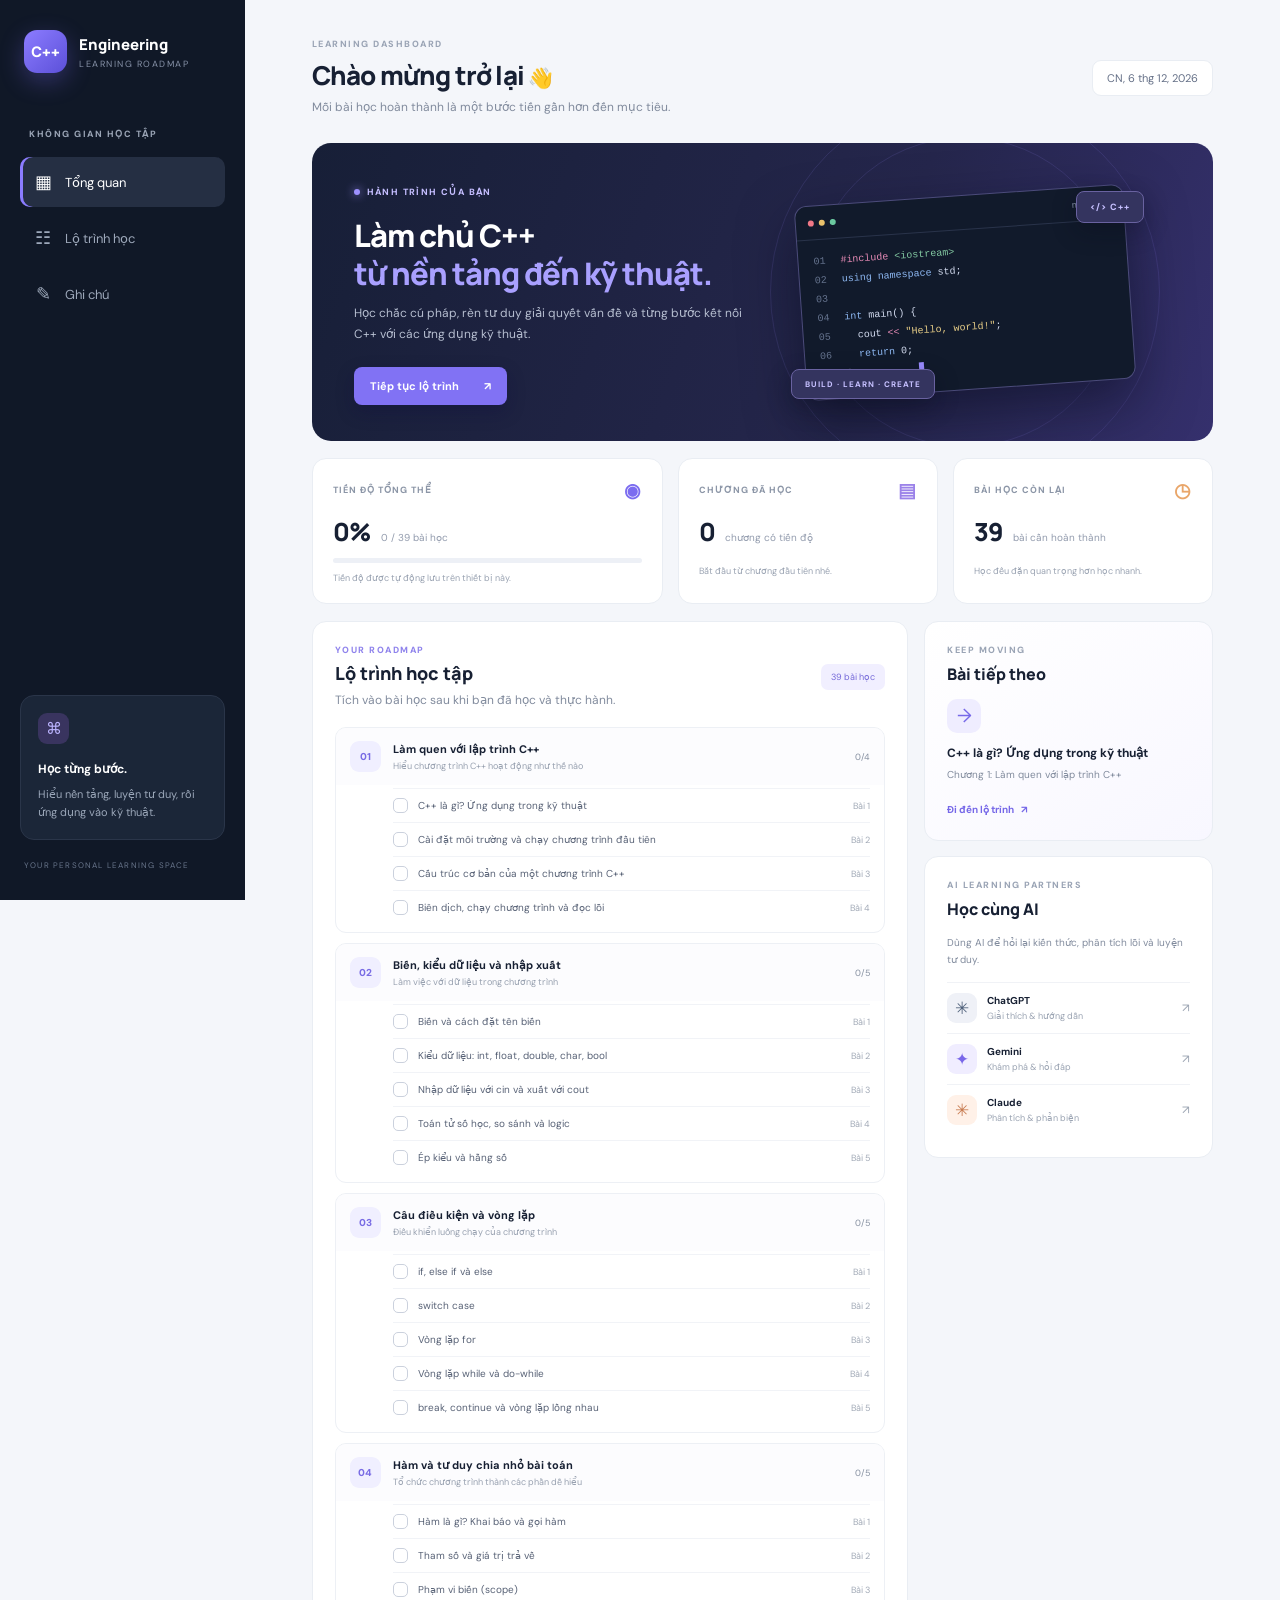
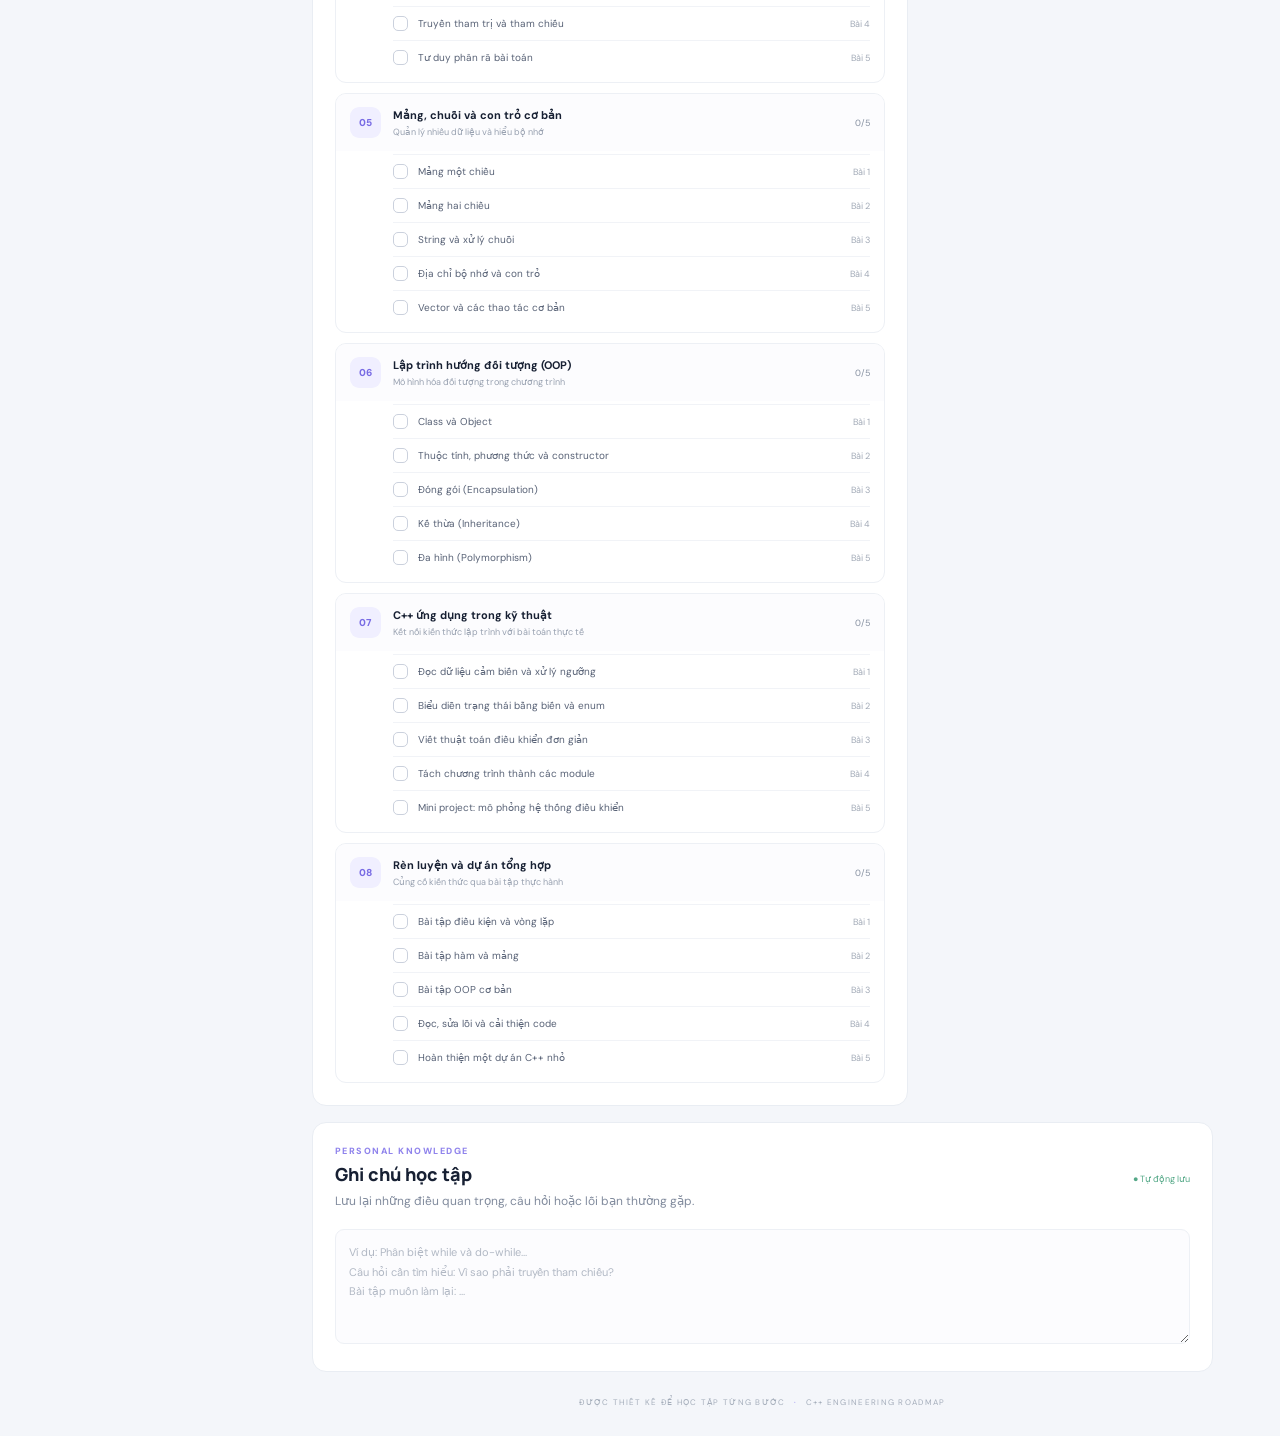
==== Study_C++/index.html @ 9b6aae97 "1" ====
<!doctype html>
<html lang="vi">
<head>
  <meta charset="UTF-8" />
  <meta name="viewport" content="width=device-width, initial-scale=1.0" />
  <meta name="theme-color" content="#101827" />
  <title>C++ Engineering Roadmap</title>
  <link rel="stylesheet" href="style.css" />
</head>
<body>
  <div class="app-shell">
    <aside class="sidebar">
      <a class="brand" href="#top"><span class="brand-mark">C++</span><span><b>Engineering</b><small>LEARNING ROADMAP</small></span></a>
      <div class="nav-label">KHÔNG GIAN HỌC TẬP</div>
      <a class="nav-item active" href="#top"><span>▦</span> Tổng quan</a>
      <a class="nav-item" href="#roadmap"><span>☷</span> Lộ trình học</a>
      <a class="nav-item" href="#notes"><span>✎</span> Ghi chú</a>
      <div class="sidebar-bottom"><div class="mini-orb">⌘</div><b>Học từng bước.</b><p>Hiểu nền tảng, luyện tư duy, rồi ứng dụng vào kỹ thuật.</p></div>
      <div class="sidebar-foot">YOUR PERSONAL LEARNING SPACE</div>
    </aside>

    <main class="main" id="top">
      <header class="topbar"><div><div class="eyebrow">LEARNING DASHBOARD</div><h1>Chào mừng trở lại <span>👋</span></h1><p class="muted">Mỗi bài học hoàn thành là một bước tiến gần hơn đến mục tiêu.</p></div><div class="date-chip" id="today"></div></header>

      <section class="hero-card">
        <div class="hero-copy"><div class="pill"><i></i> HÀNH TRÌNH CỦA BẠN</div><h2>Làm chủ C++<br/><em>từ nền tảng đến kỹ thuật.</em></h2><p>Học chắc cú pháp, rèn tư duy giải quyết vấn đề và từng bước kết nối C++ với các ứng dụng kỹ thuật.</p><a class="primary-btn" href="#roadmap">Tiếp tục lộ trình <span>↗</span></a></div>
        <div class="hero-art" aria-hidden="true"><div class="ring ring-one"></div><div class="ring ring-two"></div><div class="code-window"><div class="window-dots"><i></i><i></i><i></i><span>main.cpp</span></div><div class="code-lines"><p><b>01</b> <span class="pink">#include</span> <span class="green">&lt;iostream&gt;</span></p><p><b>02</b> <span class="blue">using namespace</span> std;</p><p><b>03</b> </p><p><b>04</b> <span class="blue">int</span> main() {</p><p><b>05</b> &nbsp;&nbsp;cout <span class="pink">&lt;&lt;</span> <span class="yellow">"Hello, world!"</span>;</p><p><b>06</b> &nbsp;&nbsp;<span class="blue">return</span> 0;</p><p><b>07</b> }</p></div><div class="code-cursor"></div></div><div class="floating-tag tag-top">&lt;/&gt; C++</div><div class="floating-tag tag-bottom">BUILD · LEARN · CREATE</div></div>
      </section>

      <section class="stats-grid">
        <article class="stat-card progress-stat"><div class="stat-top"><span>TIẾN ĐỘ TỔNG THỂ</span><span class="stat-icon">◉</span></div><div class="stat-value"><strong id="overallPercent">0%</strong><span id="completedCount">0 / 0 bài học</span></div><div class="progress-track"><div id="overallBar" class="progress-fill"></div></div><small>Tiến độ được tự động lưu trên thiết bị này.</small></article>
        <article class="stat-card"><div class="stat-top"><span>CHƯƠNG ĐÃ HỌC</span><span class="stat-icon violet">▤</span></div><div class="stat-value"><strong id="chapterCount">0</strong><span>chương có tiến độ</span></div><small class="stat-note">Bắt đầu từ chương đầu tiên nhé.</small></article>
        <article class="stat-card"><div class="stat-top"><span>BÀI HỌC CÒN LẠI</span><span class="stat-icon orange">◷</span></div><div class="stat-value"><strong id="remainingCount">0</strong><span>bài cần hoàn thành</span></div><small class="stat-note">Học đều đặn quan trọng hơn học nhanh.</small></article>
      </section>

      <section class="content-grid">
        <div class="panel roadmap-panel" id="roadmap"><div class="section-heading"><div><div class="eyebrow">YOUR ROADMAP</div><h2>Lộ trình học tập</h2><p class="muted">Tích vào bài học sau khi bạn đã học và thực hành.</p></div><span class="count-chip" id="roadmapCount">0 bài học</span></div><div id="roadmapList" class="roadmap-list"></div></div>
        <aside class="right-column"><div class="panel next-panel"><div class="eyebrow">KEEP MOVING</div><h3>Bài tiếp theo</h3><div class="next-icon">→</div><p class="next-title" id="nextTitle">Bắt đầu hành trình C++</p><p class="muted next-desc" id="nextDesc">Chọn bài đầu tiên trong lộ trình để bắt đầu.</p><a href="#roadmap" class="text-link">Đi đến lộ trình <span>↗</span></a></div>
          <div class="panel ai-panel"><div class="eyebrow">AI LEARNING PARTNERS</div><h3>Học cùng AI</h3><p class="muted">Dùng AI để hỏi lại kiến thức, phân tích lỗi và luyện tư duy.</p><a class="ai-link" href="https://chatgpt.com/" target="_blank" rel="noreferrer"><span class="ai-logo">✳</span><span><b>ChatGPT</b><small>Giải thích & hướng dẫn</small></span><i>↗</i></a><a class="ai-link" href="https://gemini.google.com/" target="_blank" rel="noreferrer"><span class="ai-logo gemini">✦</span><span><b>Gemini</b><small>Khám phá & hỏi đáp</small></span><i>↗</i></a><a class="ai-link" href="https://claude.ai/" target="_blank" rel="noreferrer"><span class="ai-logo claude">✳</span><span><b>Claude</b><small>Phân tích & phản biện</small></span><i>↗</i></a></div></aside>
      </section>

      <section class="panel notes-panel" id="notes"><div class="section-heading"><div><div class="eyebrow">PERSONAL KNOWLEDGE</div><h2>Ghi chú học tập</h2><p class="muted">Lưu lại những điều quan trọng, câu hỏi hoặc lỗi bạn thường gặp.</p></div><span class="saved-label" id="saveStatus">● Tự động lưu</span></div><textarea id="notesInput" placeholder="Ví dụ: Phân biệt while và do-while...&#10;Câu hỏi cần tìm hiểu: Vì sao phải truyền tham chiếu?&#10;Bài tập muốn làm lại: ..."></textarea></section>
      <footer>ĐƯỢC THIẾT KẾ ĐỂ HỌC TẬP TỪNG BƯỚC <span>·</span> C++ ENGINEERING ROADMAP</footer>
    </main>
  </div>
  <script src="script.js"></script>
</body>
</html>
---- Study_C++/style.css ----
@import url('https://fonts.googleapis.com/css2?family=DM+Sans:wght@400;500;600;700;800&family=Manrope:wght@400;500;600;700;800&display=swap');
:root{--bg:#f4f6fa;--ink:#172033;--muted:#818b9d;--line:#e9edf3;--purple:#7667ed;--navy:#101827;--white:#fff}*{box-sizing:border-box}html{scroll-behavior:smooth}body{margin:0;background:var(--bg);color:var(--ink);font-family:'DM Sans',sans-serif}.app-shell{min-height:100vh}.sidebar{position:fixed;inset:0 auto 0 0;width:245px;background:var(--navy);color:#fff;padding:30px 20px;display:flex;flex-direction:column;z-index:5}.brand{display:flex;align-items:center;gap:12px;color:#fff;text-decoration:none;margin:0 0 55px 4px}.brand-mark{width:43px;height:43px;border-radius:13px;background:linear-gradient(135deg,#8c7cff,#5c50d9);display:grid;place-items:center;font-weight:800;font-size:15px;box-shadow:0 8px 24px #7667ed55}.brand b{display:block;font:800 15px Manrope}.brand small{display:block;color:#8792a8;font-size:9px;letter-spacing:1.5px;margin-top:3px}.nav-label,.eyebrow{font-size:9px;font-weight:800;letter-spacing:1.5px;color:#9aa4b5}.nav-label{margin:0 0 14px 9px}.nav-item{display:flex;align-items:center;gap:13px;padding:13px 14px;border-radius:10px;color:#9da8ba;text-decoration:none;font-size:13px;margin:3px 0}.nav-item span{font-size:18px;width:18px;text-align:center}.nav-item.active{background:#252f43;color:#fff;box-shadow:inset 3px 0 #8b7cff}.sidebar-bottom{margin-top:auto;background:#1b2638;border:1px solid #2a3549;border-radius:14px;padding:17px}.mini-orb{width:31px;height:31px;border-radius:9px;background:#39345f;color:#bcb4ff;display:grid;place-items:center;margin-bottom:13px}.sidebar-bottom b{font-size:12px}.sidebar-bottom p{font-size:11px;line-height:1.7;color:#9ba7b9;margin:7px 0 0}.sidebar-foot{font-size:8px;letter-spacing:1.2px;color:#68758b;margin:20px 4px 0}.main{max-width:1500px;margin-left:245px;padding:38px 5.2% 24px}.topbar{display:flex;justify-content:space-between;align-items:center;margin-bottom:26px}.topbar h1{font:800 26px Manrope;margin:7px 0 4px;letter-spacing:-.8px}.topbar h1 span{font-size:20px}.muted{color:var(--muted);font-size:12px;line-height:1.7;margin:0}.date-chip{font-size:11px;color:#657087;background:#fff;border:1px solid var(--line);padding:10px 14px;border-radius:9px}.hero-card{min-height:280px;border-radius:19px;background:linear-gradient(110deg,#171f37 0%,#25264c 62%,#35306d 100%);padding:36px 42px;color:#fff;display:flex;position:relative;overflow:hidden;align-items:center}.hero-copy{position:relative;z-index:2;max-width:490px}.pill{display:inline-flex;align-items:center;gap:7px;color:#c5beff;font-size:9px;letter-spacing:1.4px;font-weight:800}.pill i{width:6px;height:6px;border-radius:50%;background:#9e91ff;box-shadow:0 0 10px #9e91ff}.hero-card h2{font:800 31px/1.2 Manrope;letter-spacing:-1px;margin:17px 0 11px}.hero-card h2 em{font-style:normal;color:#a9a0ff}.hero-card p{max-width:400px;color:#b6bed0;font-size:12px;line-height:1.8;margin:0 0 21px}.primary-btn{display:inline-flex;gap:25px;align-items:center;background:#8172f4;color:white;text-decoration:none;font-size:11px;font-weight:700;padding:12px 16px;border-radius:8px;box-shadow:0 7px 18px #100d3e55}.hero-art{position:absolute;right:6%;top:0;width:43%;height:100%;display:grid;place-items:center}.ring{position:absolute;border:1px solid #8f85ef25;border-radius:50%;width:310px;height:310px}.ring-two{width:390px;height:390px}.code-window{width:330px;background:#111a2b;border:1px solid #4b4b7a;border-radius:12px;box-shadow:0 22px 55px #080c1c88;transform:rotate(-4deg);overflow:hidden;position:relative;z-index:1}.window-dots{height:34px;border-bottom:1px solid #29334a;display:flex;align-items:center;padding:0 12px;gap:5px}.window-dots i{width:6px;height:6px;border-radius:50%;background:#f17887}.window-dots i:nth-child(2){background:#e9c16b}.window-dots i:nth-child(3){background:#6bc9a0}.window-dots span{margin-left:auto;color:#8995ac;font-size:9px}.code-lines{padding:12px 15px 14px;font:10px/1.9 monospace;color:#d4dcf0}.code-lines p{margin:0;color:#d4dcf0;font:inherit}.code-lines b{color:#66748f;font-weight:400;margin-right:9px}.pink{color:#e58ab5}.green{color:#83c9a2}.blue{color:#8db7f1}.yellow{color:#e8ce87}.code-cursor{position:absolute;bottom:18px;left:113px;width:5px;height:12px;background:#9b8cff}.floating-tag{position:absolute;z-index:2;background:#34345f;border:1px solid #6962a0;color:#c6c0ff;padding:9px 13px;border-radius:8px;font-size:9px;font-weight:800;letter-spacing:1px;box-shadow:0 8px 25px #090d1b55}.tag-top{top:48px;right:4%}.tag-bottom{bottom:42px;left:5%;font-size:8px}.stats-grid{display:grid;grid-template-columns:1.35fr 1fr 1fr;gap:15px;margin:17px 0}.stat-card,.panel{background:#fff;border:1px solid var(--line);border-radius:14px}.stat-card{padding:19px 20px;min-height:137px}.stat-top{display:flex;justify-content:space-between;align-items:center;color:#8c96a7;font-size:9px;font-weight:800;letter-spacing:1px}.stat-icon{font-size:19px;color:#7b6cf0}.stat-icon.violet{color:#9b82e9}.stat-icon.orange{color:#e9a66a}.stat-value{display:flex;align-items:baseline;gap:10px;margin:11px 0 9px}.stat-value strong{font:800 25px Manrope;letter-spacing:-1px}.stat-value span{font-size:10px;color:#929bad}.progress-track{height:5px;background:#edf0f6;border-radius:9px;overflow:hidden}.progress-fill{height:100%;width:0;background:linear-gradient(90deg,#7667ed,#a49aff);border-radius:9px;transition:width .25s}.stat-card small{display:block;font-size:9px;color:#9aa3b2;margin-top:9px}.stat-note{margin-top:16px!important}.content-grid{display:grid;grid-template-columns:minmax(0,1.65fr) minmax(240px,.8fr);gap:16px;align-items:start}.panel{padding:22px}.section-heading{display:flex;justify-content:space-between;align-items:center;gap:12px;margin-bottom:17px}.section-heading h2{font:800 18px Manrope;margin:5px 0}.section-heading .eyebrow{color:#8f83ec}.count-chip{font-size:9px;color:#7569d9;background:#f1efff;padding:7px 10px;border-radius:7px;white-space:nowrap}.roadmap-list{display:grid;gap:10px}.chapter{border:1px solid #edf0f5;border-radius:11px;overflow:hidden}.chapter-head{display:flex;align-items:center;gap:12px;padding:13px 14px;background:#fcfcfe}.chapter-number{width:31px;height:31px;border-radius:9px;background:#f0efff;color:#786be4;display:grid;place-items:center;font-size:10px;font-weight:800}.chapter-info{flex:1;min-width:0}.chapter-info b{display:block;font-size:11px}.chapter-info small{display:block;color:#98a1b0;font-size:9px;margin-top:4px}.chapter-progress{font-size:9px;color:#858fa0;white-space:nowrap}.lesson-list{padding:3px 14px 8px 57px}.lesson{display:flex;align-items:center;gap:10px;padding:9px 0;border-top:1px solid #f1f3f7;font-size:10px;color:#586276}.lesson input{appearance:none;width:15px;height:15px;border:1.5px solid #cbd1dd;border-radius:5px;margin:0;cursor:pointer;flex:none;position:relative}.lesson input:checked{background:#7667ed;border-color:#7667ed}.lesson input:checked:after{content:'✓';position:absolute;color:#fff;font-size:10px;left:2px;top:-1px}.lesson.done span{text-decoration:line-through;color:#a4adba}.lesson small{margin-left:auto;color:#a1a9b6;font-size:9px}.right-column{display:grid;gap:15px}.next-panel{background:linear-gradient(145deg,#fff,#f8f7ff)}.next-panel h3,.ai-panel h3{font:800 16px Manrope;margin:7px 0 14px}.next-icon{width:34px;height:34px;border-radius:10px;background:#efedff;color:#7769e8;display:grid;place-items:center;font-size:19px;margin-bottom:12px}.next-title{font-size:12px;font-weight:700;margin:0 0 5px}.next-desc{font-size:10px;margin-bottom:14px}.text-link{font-size:10px;color:#7668e8;text-decoration:none;font-weight:700}.text-link span{margin-left:5px}.ai-panel>p{font-size:10px;margin-bottom:14px}.ai-link{display:flex;align-items:center;gap:10px;text-decoration:none;color:var(--ink);padding:10px 0;border-top:1px solid #f0f2f6}.ai-logo{width:30px;height:30px;border-radius:9px;background:#eff1f7;display:grid;place-items:center;color:#4e607a;font-size:17px}.ai-logo.gemini{background:#f0edff;color:#7967e9}.ai-logo.claude{background:#fff1e8;color:#c77b50}.ai-link span:nth-child(2){flex:1}.ai-link b{display:block;font-size:10px}.ai-link small{display:block;font-size:9px;color:#9aa3b2;margin-top:3px}.ai-link>i{font-style:normal;color:#9ba4b2;font-size:12px}.notes-panel{margin-top:16px}.saved-label{font-size:9px;color:#54a887;white-space:nowrap}.notes-panel textarea{width:100%;min-height:115px;resize:vertical;border:1px solid #edf0f5;border-radius:9px;padding:13px;font:11px/1.8 'DM Sans',sans-serif;color:#4e586a;outline:none;background:#fcfcfe}.notes-panel textarea:focus{border-color:#b9b0ff;box-shadow:0 0 0 3px #7667ed12}.notes-panel textarea::placeholder{color:#b1b8c4}footer{text-align:center;color:#a4adba;font-size:8px;letter-spacing:1.3px;padding:25px 0 5px}footer span{color:#8173ed;margin:0 5px}
@media(max-width:1050px){.sidebar{width:205px}.main{margin-left:205px;padding:30px 3%}.hero-art{right:1%;width:42%}.hero-card{padding:30px}.hero-card h2{font-size:27px}.code-window{width:290px}.content-grid{grid-template-columns:minmax(0,1.4fr) minmax(220px,.8fr)}}@media(max-width:760px){.sidebar{position:static;width:auto;height:auto;padding:13px 17px;flex-direction:row;align-items:center}.brand{margin:0}.brand-mark{width:38px;height:38px}.nav-label,.nav-item,.sidebar-bottom,.sidebar-foot{display:none}.main{margin:0;padding:23px 16px}.topbar{align-items:flex-start}.topbar h1{font-size:21px}.date-chip{font-size:9px;padding:8px}.hero-card{min-height:300px;padding:27px 24px;align-items:flex-start}.hero-copy{max-width:100%}.hero-card h2{font-size:27px}.hero-card p{max-width:330px}.hero-art{opacity:.18;right:-15%;width:75%;top:80px}.code-window{transform:rotate(-8deg)}.stats-grid{grid-template-columns:1fr 1fr}.progress-stat{grid-column:1/-1}.content-grid{grid-template-columns:1fr}.right-column{grid-template-columns:1fr 1fr}.panel{padding:18px}.section-heading h2{font-size:16px}}@media(max-width:480px){.right-column{grid-template-columns:1fr}.stat-card{padding:15px}.stat-value strong{font-size:22px}.chapter-head{padding:11px}.lesson-list{padding-left:48px}.topbar .muted{max-width:230px}.date-chip{max-width:95px;text-align:center}}
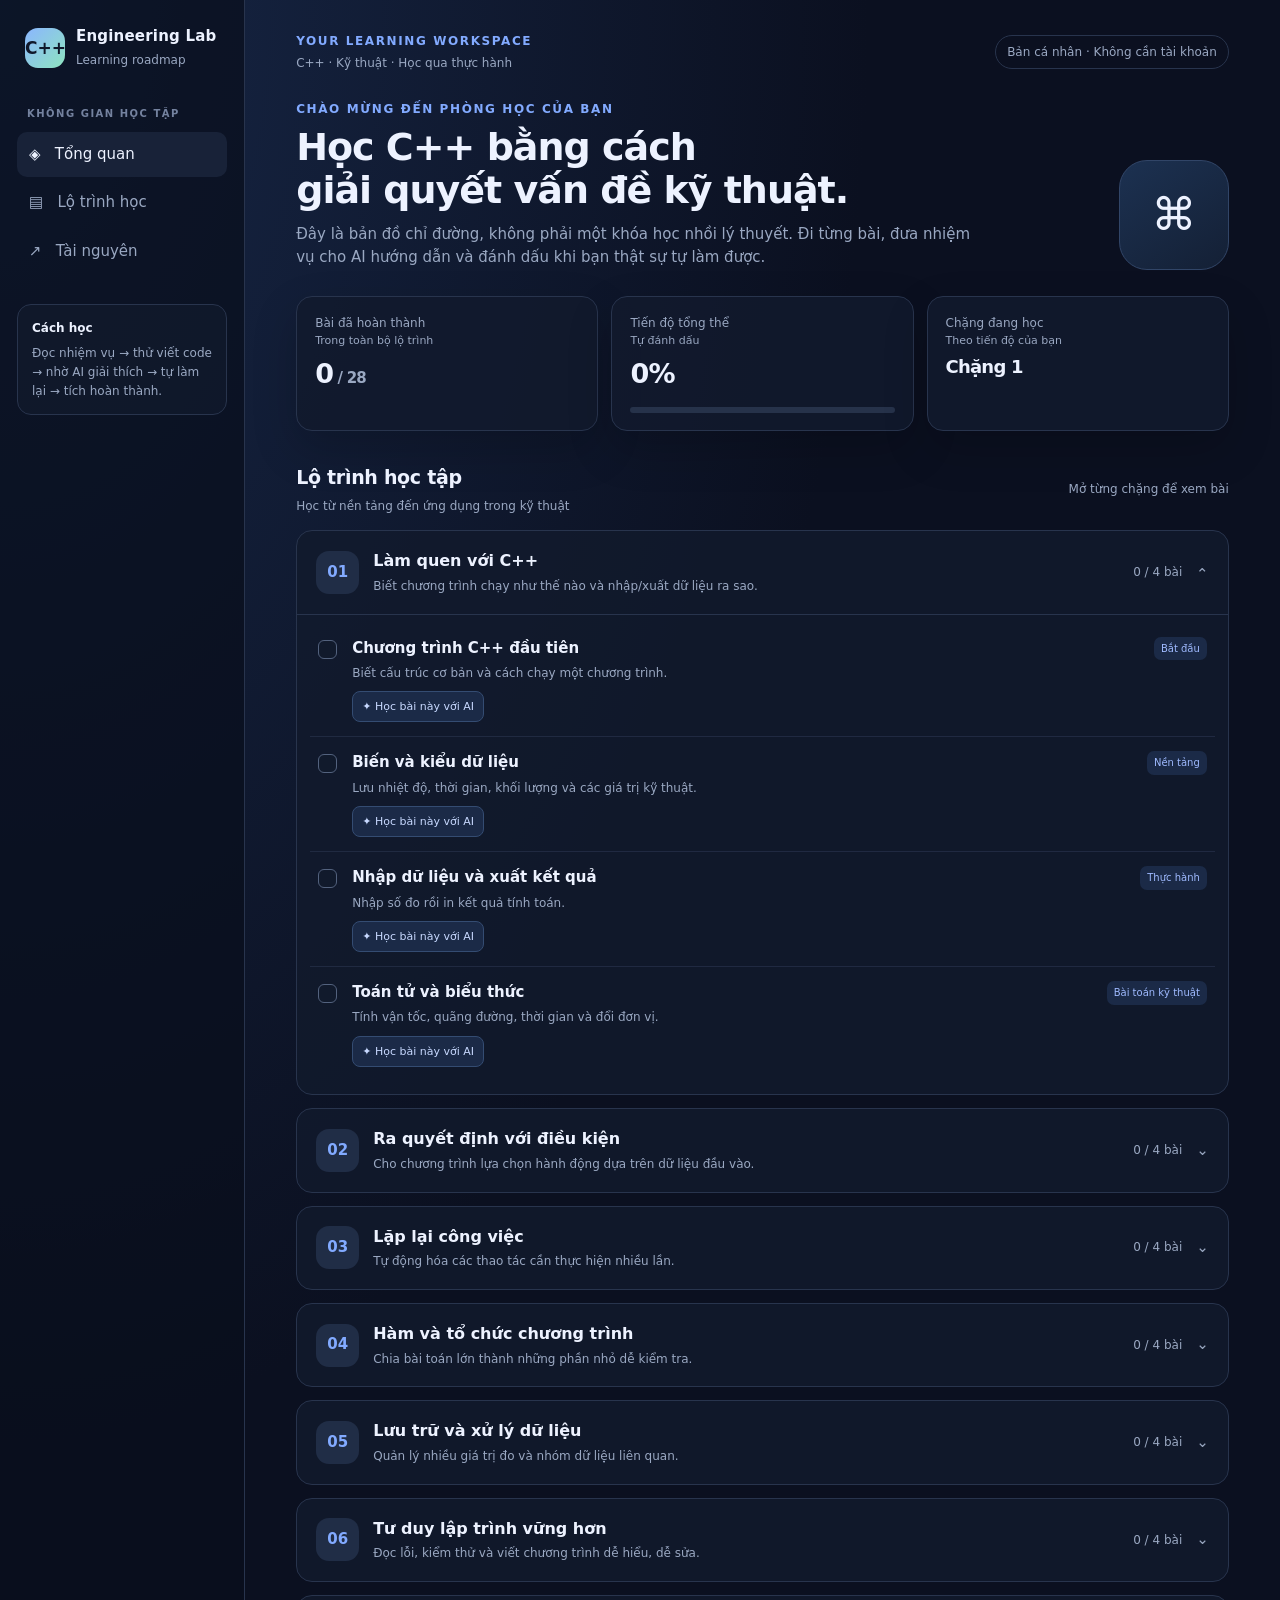
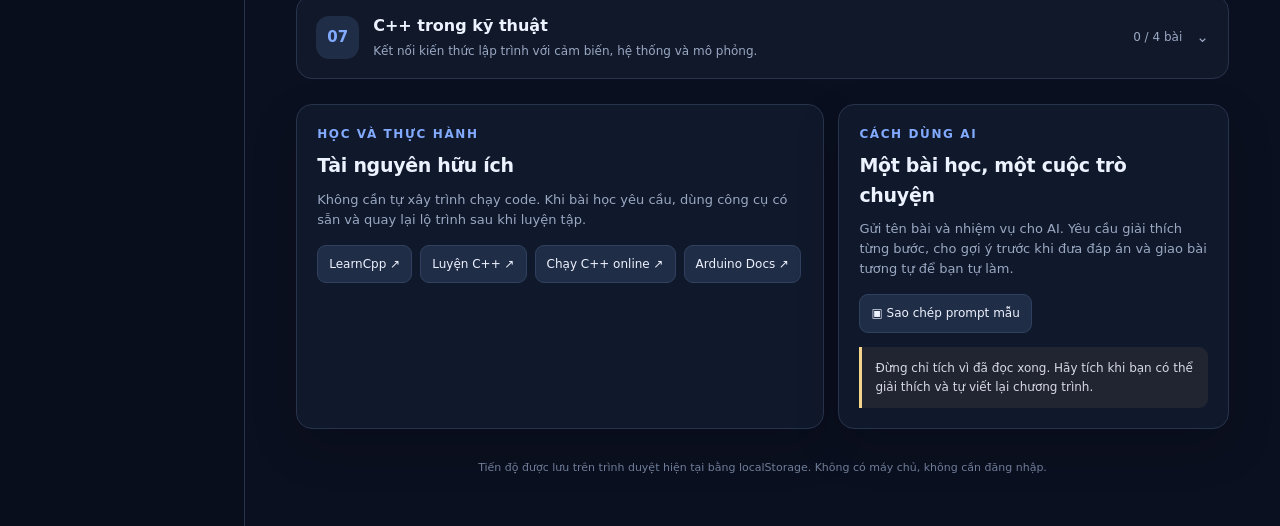
==== commit ad58d195: "V1" ====
--- a/Study_C++/index.html
+++ b/Study_C++/index.html
@@ -1,48 +1,411 @@
 <!doctype html>
 <html lang="vi">
 <head>
-  <meta charset="UTF-8" />
-  <meta name="viewport" content="width=device-width, initial-scale=1.0" />
-  <meta name="theme-color" content="#101827" />
+  <meta charset="utf-8">
+  <meta name="viewport" content="width=device-width, initial-scale=1">
   <title>C++ Engineering Roadmap</title>
-  <link rel="stylesheet" href="style.css" />
+  <meta name="description" content="Lộ trình tự học C++ ứng dụng trong kỹ thuật, học qua thực hành.">
+  <style>
+    :root {
+      --bg: #0b1020;
+      --panel: #121a2d;
+      --panel-2: #182238;
+      --border: #28344d;
+      --text: #edf2ff;
+      --muted: #9aa8c2;
+      --accent: #82aaff;
+      --accent-2: #a4f0c6;
+      --warning: #f4d38b;
+      --shadow: 0 18px 45px rgba(0,0,0,.18);
+    }
+    * { box-sizing: border-box; }
+    body {
+      margin: 0; background: radial-gradient(ellipse at top left, #172747 0, var(--bg) 48%);
+      color: var(--text); font: 15px/1.55 system-ui, -apple-system, BlinkMacSystemFont, "Segoe UI", sans-serif;
+    }
+    button, input { font: inherit; }
+    button { cursor: pointer; }
+    .app { display: grid; grid-template-columns: 245px minmax(0,1fr); min-height: 100vh; }
+    aside { border-right: 1px solid var(--border); padding: 25px 17px; background: rgba(9,14,28,.72); }
+    .brand { display:flex; align-items:center; gap:11px; padding: 0 8px 26px; }
+    .brand-mark { display:grid; place-items:center; width:40px; height:40px; border-radius:13px; background:linear-gradient(135deg,#8bb6ff,#8ee4c0); color:#10182b; font-weight:900; font-size:17px; }
+    .brand strong { display:block; letter-spacing:.2px; }
+    .brand small { color:var(--muted); font-size:12px; }
+    .nav-label { color:#74829f; text-transform:uppercase; letter-spacing:1.5px; font-size:10px; font-weight:800; padding: 8px 10px; }
+    .nav-btn { display:flex; align-items:center; gap:10px; width:100%; border:0; background:transparent; color:var(--muted); padding:11px 12px; border-radius:10px; text-align:left; margin:3px 0; }
+    .nav-btn.active, .nav-btn:hover { background:var(--panel-2); color:var(--text); }
+    .sidebar-note { margin-top:30px; padding:14px; border:1px solid var(--border); background:rgba(18,26,45,.7); border-radius:14px; color:var(--muted); font-size:12px; }
+    main { min-width:0; padding:32px clamp(18px,4vw,54px) 50px; max-width:1500px; width:100%; margin:0 auto; }
+    .topline { display:flex; align-items:center; justify-content:space-between; gap:14px; margin-bottom:28px; }
+    .eyebrow { color:var(--accent); font-size:12px; text-transform:uppercase; letter-spacing:1.6px; font-weight:800; }
+    h1 { font-size:clamp(27px,3vw,38px); line-height:1.15; margin:7px 0 10px; letter-spacing:-1px; }
+    h2 { margin:0; font-size:19px; letter-spacing:-.3px; }
+    h3 { margin:0; font-size:16px; }
+    p { margin:0; }
+    .muted { color:var(--muted); }
+    .pill { border:1px solid var(--border); border-radius:999px; padding:7px 11px; color:var(--muted); font-size:12px; white-space:nowrap; }
+    .hero { display:flex; align-items:flex-end; justify-content:space-between; gap:20px; margin-bottom:26px; }
+    .hero-copy { max-width:730px; }
+    .hero p { color:var(--muted); max-width:680px; }
+    .hero-icon { display:grid; place-items:center; flex:0 0 110px; height:110px; border:1px solid #314567; border-radius:28px; background:linear-gradient(145deg,#1c3151,#142035); font-size:45px; }
+    .stats { display:grid; grid-template-columns:repeat(3,minmax(0,1fr)); gap:13px; margin:24px 0 32px; }
+    .stat, .panel { background:rgba(18,26,45,.88); border:1px solid var(--border); border-radius:16px; box-shadow:var(--shadow); }
+    .stat { padding:17px 18px; }
+    .stat-label { color:var(--muted); font-size:12px; }
+    .stat-value { font-size:27px; font-weight:750; margin-top:4px; letter-spacing:-.8px; }
+    .progress-track { height:6px; background:#26324a; border-radius:99px; overflow:hidden; margin-top:12px; }
+    .progress-fill { height:100%; background:linear-gradient(90deg,#80aaff,#a0edc6); width:0%; transition:width .2s ease; }
+    .section-head { display:flex; justify-content:space-between; align-items:center; gap:15px; margin-bottom:15px; }
+    .section-head .muted { font-size:12px; }
+    .roadmap { display:grid; gap:13px; }
+    .stage { border:1px solid var(--border); background:rgba(18,26,45,.82); border-radius:16px; overflow:hidden; }
+    .stage-head { display:flex; align-items:center; gap:14px; padding:18px 19px; cursor:pointer; }
+    .stage-num { display:grid; place-items:center; width:43px; height:43px; flex:0 0 43px; border-radius:13px; background:#202d46; color:var(--accent); font-weight:800; }
+    .stage-title { flex:1; min-width:0; }
+    .stage-title p { color:var(--muted); font-size:12px; margin-top:3px; }
+    .stage-count { color:var(--muted); font-size:12px; white-space:nowrap; }
+    .chevron { color:var(--muted); transition:transform .2s; }
+    .stage.open .chevron { transform:rotate(180deg); }
+    .lessons { display:none; border-top:1px solid var(--border); padding:8px 13px 13px; }
+    .stage.open .lessons { display:block; }
+    .lesson { display:grid; grid-template-columns:22px minmax(0,1fr) auto; align-items:start; gap:12px; padding:14px 8px; border-bottom:1px solid rgba(40,52,77,.65); }
+    .lesson:last-child { border-bottom:0; }
+    .check { appearance:none; width:19px; height:19px; border:1px solid #53627e; border-radius:6px; margin:3px 0 0; background:#111a2c; display:grid; place-items:center; cursor:pointer; }
+    .check:checked { background:#91e5bc; border-color:#91e5bc; }
+    .check:checked::after { content:"✓"; color:#0b1b18; font-weight:900; font-size:13px; }
+    .lesson-name { font-weight:650; }
+    .lesson-detail { color:var(--muted); font-size:12px; margin-top:4px; }
+    .lesson-actions { margin-top:9px; display:flex; gap:8px; flex-wrap:wrap; }
+    .ai-btn { border:1px solid #344c72; background:#1b2a47; color:#c8d9ff; border-radius:8px; padding:6px 9px; font-size:11px; }
+    .ai-btn:hover { border-color:var(--accent); background:#223555; }
+    .lesson.done .lesson-name { color:#9aa8c2; text-decoration:line-through; }
+    .tag { color:#9fbaff; background:#1b2a47; border-radius:7px; padding:4px 7px; font-size:10px; white-space:nowrap; }
+    .toast { position:fixed; left:50%; bottom:22px; transform:translate(-50%,20px); opacity:0; pointer-events:none; background:#e2f8eb; color:#10241b; border-radius:11px; padding:11px 15px; font-size:13px; font-weight:700; box-shadow:var(--shadow); transition:all .2s; z-index:10; max-width:calc(100vw - 28px); }
+    .toast.show { opacity:1; transform:translate(-50%,0); }
+    .bottom-grid { display:grid; grid-template-columns:1.15fr .85fr; gap:14px; margin-top:25px; }
+    .panel { padding:20px; }
+    .panel p { color:var(--muted); font-size:13px; margin-top:9px; }
+    .quick-links { display:flex; flex-wrap:wrap; gap:8px; margin-top:15px; }
+    .link { display:inline-flex; align-items:center; gap:7px; text-decoration:none; color:var(--text); background:#202d46; border:1px solid #30415f; border-radius:9px; padding:9px 11px; font-size:12px; }
+    .link:hover { border-color:var(--accent); }
+    .tip { margin-top:14px; padding:12px 13px; border-left:3px solid var(--warning); background:rgba(244,211,139,.07); color:#d6d9e4; border-radius:0 9px 9px 0; font-size:12px; }
+    .footer { color:#6f7d98; font-size:11px; margin-top:30px; text-align:center; }
+    .mobile-menu { display:none; }
+    @media (max-width:850px) {
+      .app { grid-template-columns:1fr; }
+      aside { display:none; }
+      main { padding:22px 16px 35px; }
+      .hero-icon { display:none; }
+      .bottom-grid { grid-template-columns:1fr; }
+    }
+    @media (max-width:520px) {
+      .stats { grid-template-columns:1fr; gap:9px; }
+      .stat { display:flex; align-items:center; justify-content:space-between; }
+      .stat-value { margin:0; }
+      .stat .progress-track { display:none; }
+      .stage-head { padding:14px 12px; gap:10px; }
+      .stage-count { display:none; }
+      .lesson { grid-template-columns:22px minmax(0,1fr); }
+      .tag { grid-column:2; justify-self:start; }
+      .topline { margin-bottom:22px; }
+    }
+  </style>
 </head>
 <body>
-  <div class="app-shell">
-    <aside class="sidebar">
-      <a class="brand" href="#top"><span class="brand-mark">C++</span><span><b>Engineering</b><small>LEARNING ROADMAP</small></span></a>
-      <div class="nav-label">KHÔNG GIAN HỌC TẬP</div>
-      <a class="nav-item active" href="#top"><span>▦</span> Tổng quan</a>
-      <a class="nav-item" href="#roadmap"><span>☷</span> Lộ trình học</a>
-      <a class="nav-item" href="#notes"><span>✎</span> Ghi chú</a>
-      <div class="sidebar-bottom"><div class="mini-orb">⌘</div><b>Học từng bước.</b><p>Hiểu nền tảng, luyện tư duy, rồi ứng dụng vào kỹ thuật.</p></div>
-      <div class="sidebar-foot">YOUR PERSONAL LEARNING SPACE</div>
-    </aside>
-
-    <main class="main" id="top">
-      <header class="topbar"><div><div class="eyebrow">LEARNING DASHBOARD</div><h1>Chào mừng trở lại <span>👋</span></h1><p class="muted">Mỗi bài học hoàn thành là một bước tiến gần hơn đến mục tiêu.</p></div><div class="date-chip" id="today"></div></header>
-
-      <section class="hero-card">
-        <div class="hero-copy"><div class="pill"><i></i> HÀNH TRÌNH CỦA BẠN</div><h2>Làm chủ C++<br/><em>từ nền tảng đến kỹ thuật.</em></h2><p>Học chắc cú pháp, rèn tư duy giải quyết vấn đề và từng bước kết nối C++ với các ứng dụng kỹ thuật.</p><a class="primary-btn" href="#roadmap">Tiếp tục lộ trình <span>↗</span></a></div>
-        <div class="hero-art" aria-hidden="true"><div class="ring ring-one"></div><div class="ring ring-two"></div><div class="code-window"><div class="window-dots"><i></i><i></i><i></i><span>main.cpp</span></div><div class="code-lines"><p><b>01</b> <span class="pink">#include</span> <span class="green">&lt;iostream&gt;</span></p><p><b>02</b> <span class="blue">using namespace</span> std;</p><p><b>03</b> </p><p><b>04</b> <span class="blue">int</span> main() {</p><p><b>05</b> &nbsp;&nbsp;cout <span class="pink">&lt;&lt;</span> <span class="yellow">"Hello, world!"</span>;</p><p><b>06</b> &nbsp;&nbsp;<span class="blue">return</span> 0;</p><p><b>07</b> }</p></div><div class="code-cursor"></div></div><div class="floating-tag tag-top">&lt;/&gt; C++</div><div class="floating-tag tag-bottom">BUILD · LEARN · CREATE</div></div>
-      </section>
-
-      <section class="stats-grid">
-        <article class="stat-card progress-stat"><div class="stat-top"><span>TIẾN ĐỘ TỔNG THỂ</span><span class="stat-icon">◉</span></div><div class="stat-value"><strong id="overallPercent">0%</strong><span id="completedCount">0 / 0 bài học</span></div><div class="progress-track"><div id="overallBar" class="progress-fill"></div></div><small>Tiến độ được tự động lưu trên thiết bị này.</small></article>
-        <article class="stat-card"><div class="stat-top"><span>CHƯƠNG ĐÃ HỌC</span><span class="stat-icon violet">▤</span></div><div class="stat-value"><strong id="chapterCount">0</strong><span>chương có tiến độ</span></div><small class="stat-note">Bắt đầu từ chương đầu tiên nhé.</small></article>
-        <article class="stat-card"><div class="stat-top"><span>BÀI HỌC CÒN LẠI</span><span class="stat-icon orange">◷</span></div><div class="stat-value"><strong id="remainingCount">0</strong><span>bài cần hoàn thành</span></div><small class="stat-note">Học đều đặn quan trọng hơn học nhanh.</small></article>
-      </section>
-
-      <section class="content-grid">
-        <div class="panel roadmap-panel" id="roadmap"><div class="section-heading"><div><div class="eyebrow">YOUR ROADMAP</div><h2>Lộ trình học tập</h2><p class="muted">Tích vào bài học sau khi bạn đã học và thực hành.</p></div><span class="count-chip" id="roadmapCount">0 bài học</span></div><div id="roadmapList" class="roadmap-list"></div></div>
-        <aside class="right-column"><div class="panel next-panel"><div class="eyebrow">KEEP MOVING</div><h3>Bài tiếp theo</h3><div class="next-icon">→</div><p class="next-title" id="nextTitle">Bắt đầu hành trình C++</p><p class="muted next-desc" id="nextDesc">Chọn bài đầu tiên trong lộ trình để bắt đầu.</p><a href="#roadmap" class="text-link">Đi đến lộ trình <span>↗</span></a></div>
-          <div class="panel ai-panel"><div class="eyebrow">AI LEARNING PARTNERS</div><h3>Học cùng AI</h3><p class="muted">Dùng AI để hỏi lại kiến thức, phân tích lỗi và luyện tư duy.</p><a class="ai-link" href="https://chatgpt.com/" target="_blank" rel="noreferrer"><span class="ai-logo">✳</span><span><b>ChatGPT</b><small>Giải thích & hướng dẫn</small></span><i>↗</i></a><a class="ai-link" href="https://gemini.google.com/" target="_blank" rel="noreferrer"><span class="ai-logo gemini">✦</span><span><b>Gemini</b><small>Khám phá & hỏi đáp</small></span><i>↗</i></a><a class="ai-link" href="https://claude.ai/" target="_blank" rel="noreferrer"><span class="ai-logo claude">✳</span><span><b>Claude</b><small>Phân tích & phản biện</small></span><i>↗</i></a></div></aside>
-      </section>
-
-      <section class="panel notes-panel" id="notes"><div class="section-heading"><div><div class="eyebrow">PERSONAL KNOWLEDGE</div><h2>Ghi chú học tập</h2><p class="muted">Lưu lại những điều quan trọng, câu hỏi hoặc lỗi bạn thường gặp.</p></div><span class="saved-label" id="saveStatus">● Tự động lưu</span></div><textarea id="notesInput" placeholder="Ví dụ: Phân biệt while và do-while...&#10;Câu hỏi cần tìm hiểu: Vì sao phải truyền tham chiếu?&#10;Bài tập muốn làm lại: ..."></textarea></section>
-      <footer>ĐƯỢC THIẾT KẾ ĐỂ HỌC TẬP TỪNG BƯỚC <span>·</span> C++ ENGINEERING ROADMAP</footer>
-    </main>
-  </div>
-  <script src="script.js"></script>
+<div class="app">
+  <aside>
+    <div class="brand">
+      <div class="brand-mark">C++</div>
+      <div><strong>Engineering Lab</strong><small>Learning roadmap</small></div>
+    </div>
+    <div class="nav-label">Không gian học tập</div>
+    <button class="nav-btn active" data-scroll="overview">◈ &nbsp; Tổng quan</button>
+    <button class="nav-btn" data-scroll="roadmap">▤ &nbsp; Lộ trình học</button>
+    <button class="nav-btn" data-scroll="resources">↗ &nbsp; Tài nguyên</button>
+    <div class="sidebar-note">
+      <strong style="color:var(--text)">Cách học</strong>
+      <p style="margin-top:7px">Đọc nhiệm vụ → thử viết code → nhờ AI giải thích → tự làm lại → tích hoàn thành.</p>
+    </div>
+  </aside>
+  <main>
+    <div class="topline" id="overview">
+      <div>
+        <div class="eyebrow">Your learning workspace</div>
+        <div class="muted" style="font-size:12px;margin-top:3px">C++ · Kỹ thuật · Học qua thực hành</div>
+      </div>
+      <div class="pill">Bản cá nhân · Không cần tài khoản</div>
+    </div>
+
+    <section class="hero">
+      <div class="hero-copy">
+        <div class="eyebrow">Chào mừng đến phòng học của bạn</div>
+        <h1>Học C++ bằng cách<br>giải quyết vấn đề kỹ thuật.</h1>
+        <p>Đây là bản đồ chỉ đường, không phải một khóa học nhồi lý thuyết. Đi từng bài, đưa nhiệm vụ cho AI hướng dẫn và đánh dấu khi bạn thật sự tự làm được.</p>
+      </div>
+      <div class="hero-icon" aria-hidden="true">⌘</div>
+    </section>
+
+    <section class="stats" aria-label="Tiến độ học tập">
+      <div class="stat">
+        <div><div class="stat-label">Bài đã hoàn thành</div><div class="muted" style="font-size:11px">Trong toàn bộ lộ trình</div></div>
+        <div class="stat-value"><span id="done-count">0</span><span style="color:var(--muted);font-size:15px"> / <span id="total-count">0</span></span></div>
+      </div>
+      <div class="stat">
+        <div><div class="stat-label">Tiến độ tổng thể</div><div class="muted" style="font-size:11px">Tự đánh dấu</div></div>
+        <div class="stat-value" id="percent">0%</div>
+        <div class="progress-track" style="width:100%"><div class="progress-fill" id="main-progress"></div></div>
+      </div>
+      <div class="stat">
+        <div><div class="stat-label">Chặng đang học</div><div class="muted" style="font-size:11px">Theo tiến độ của bạn</div></div>
+        <div class="stat-value" id="current-stage" style="font-size:18px">Chặng 1</div>
+      </div>
+    </section>
+
+    <section id="roadmap">
+      <div class="section-head">
+        <div><h2>Lộ trình học tập</h2><div class="muted" style="margin-top:4px">Học từ nền tảng đến ứng dụng trong kỹ thuật</div></div>
+        <div class="muted">Mở từng chặng để xem bài</div>
+      </div>
+      <div class="roadmap" id="roadmap-list"></div>
+    </section>
+
+    <section class="bottom-grid" id="resources">
+      <div class="panel">
+        <div class="eyebrow">Học và thực hành</div>
+        <h2 style="margin-top:7px">Tài nguyên hữu ích</h2>
+        <p>Không cần tự xây trình chạy code. Khi bài học yêu cầu, dùng công cụ có sẵn và quay lại lộ trình sau khi luyện tập.</p>
+        <div class="quick-links">
+          <a class="link" href="https://www.learncpp.com/" target="_blank" rel="noreferrer">LearnCpp ↗</a>
+          <a class="link" href="https://www.learn-cpp.org/" target="_blank" rel="noreferrer">Luyện C++ ↗</a>
+          <a class="link" href="https://www.onlinegdb.com/online_c++_compiler" target="_blank" rel="noreferrer">Chạy C++ online ↗</a>
+          <a class="link" href="https://docs.arduino.cc/" target="_blank" rel="noreferrer">Arduino Docs ↗</a>
+        </div>
+      </div>
+      <div class="panel">
+        <div class="eyebrow">Cách dùng AI</div>
+        <h2 style="margin-top:7px">Một bài học, một cuộc trò chuyện</h2>
+        <p>Gửi tên bài và nhiệm vụ cho AI. Yêu cầu giải thích từng bước, cho gợi ý trước khi đưa đáp án và giao bài tương tự để bạn tự làm.</p>
+        <button class="link" id="copy-prompt" style="margin-top:15px;border:1px solid #30415f">▣ Sao chép prompt mẫu</button>
+        <div class="tip">Đừng chỉ tích vì đã đọc xong. Hãy tích khi bạn có thể giải thích và tự viết lại chương trình.</div>
+      </div>
+    </section>
+    <div class="footer">Tiến độ được lưu trên trình duyệt hiện tại bằng localStorage. Không có máy chủ, không cần đăng nhập.</div>
+  </main>
+</div>
+<div class="toast" id="toast" role="status" aria-live="polite"></div>
+<script>
+const stages = [
+  {
+    title: "Làm quen với C++",
+    desc: "Biết chương trình chạy như thế nào và nhập/xuất dữ liệu ra sao.",
+    lessons: [
+      ["Chương trình C++ đầu tiên", "Biết cấu trúc cơ bản và cách chạy một chương trình.", "Bắt đầu"],
+      ["Biến và kiểu dữ liệu", "Lưu nhiệt độ, thời gian, khối lượng và các giá trị kỹ thuật.", "Nền tảng"],
+      ["Nhập dữ liệu và xuất kết quả", "Nhập số đo rồi in kết quả tính toán.", "Thực hành"],
+      ["Toán tử và biểu thức", "Tính vận tốc, quãng đường, thời gian và đổi đơn vị.", "Bài toán kỹ thuật"]
+    ]
+  },
+  {
+    title: "Ra quyết định với điều kiện",
+    desc: "Cho chương trình lựa chọn hành động dựa trên dữ liệu đầu vào.",
+    lessons: [
+      ["if, else if, else", "Phân loại trạng thái theo ngưỡng nhiệt độ hoặc khoảng cách.", "Nền tảng"],
+      ["Toán tử so sánh và logic", "Kết hợp nhiều điều kiện để quyết định trạng thái.", "Thực hành"],
+      ["Bài tập: cảnh báo nhiệt độ", "Báo bình thường, cảnh báo hoặc quá nhiệt.", "Nhiệm vụ"],
+      ["Bài tập: quyết định động cơ", "Chạy hoặc dừng động cơ dựa trên điều kiện cho trước.", "Nhiệm vụ"]
+    ]
+  },
+  {
+    title: "Lặp lại công việc",
+    desc: "Tự động hóa các thao tác cần thực hiện nhiều lần.",
+    lessons: [
+      ["Vòng lặp for", "Lặp theo số lần xác định; tạo bảng dữ liệu theo thời gian.", "Nền tảng"],
+      ["Vòng lặp while", "Lặp khi điều kiện còn đúng.", "Nền tảng"],
+      ["Chọn vòng lặp phù hợp", "Nhận biết khi nào nên dùng for hoặc while.", "Thực hành"],
+      ["Bài tập: mô phỏng chuyển động", "Tính vị trí sau mỗi bước thời gian đơn giản.", "Nhiệm vụ"]
+    ]
+  },
+  {
+    title: "Hàm và tổ chức chương trình",
+    desc: "Chia bài toán lớn thành những phần nhỏ dễ kiểm tra.",
+    lessons: [
+      ["Hàm là gì?", "Tách một phép tính thành chức năng có tên.", "Nền tảng"],
+      ["Tham số và giá trị trả về", "Truyền dữ liệu vào hàm và nhận kết quả.", "Nền tảng"],
+      ["Phạm vi biến", "Hiểu biến được dùng ở đâu trong chương trình.", "Thực hành"],
+      ["Dự án nhỏ: bộ tính toán kỹ thuật", "Kết hợp nhiều hàm để giải quyết một bài toán.", "Dự án"]
+    ]
+  },
+  {
+    title: "Lưu trữ và xử lý dữ liệu",
+    desc: "Quản lý nhiều giá trị đo và nhóm dữ liệu liên quan.",
+    lessons: [
+      ["Mảng", "Lưu một dãy số đo từ cảm biến.", "Nền tảng"],
+      ["string", "Xử lý văn bản và thông báo.", "Nền tảng"],
+      ["Tìm giá trị lớn nhất, nhỏ nhất và trung bình", "Phân tích một tập dữ liệu đo.", "Bài toán kỹ thuật"],
+      ["struct", "Gom các thông tin có liên quan thành một kiểu dữ liệu.", "Nền tảng"]
+    ]
+  },
+  {
+    title: "Tư duy lập trình vững hơn",
+    desc: "Đọc lỗi, kiểm thử và viết chương trình dễ hiểu, dễ sửa.",
+    lessons: [
+      ["Đọc và sửa lỗi thường gặp", "Phân biệt lỗi cú pháp, lỗi khi chạy và lỗi logic.", "Thực hành"],
+      ["Kiểm thử nhiều trường hợp", "Thử dữ liệu bình thường, biên và bất thường.", "Thực hành"],
+      ["Tham chiếu và con trỏ cơ bản", "Hiểu cách truy cập dữ liệu thông qua địa chỉ.", "Nâng cao"],
+      ["Tổ chức code thành nhiều tệp", "Làm quen với cách sắp xếp chương trình lớn hơn.", "Nâng cao"]
+    ]
+  },
+  {
+    title: "C++ trong kỹ thuật",
+    desc: "Kết nối kiến thức lập trình với cảm biến, hệ thống và mô phỏng.",
+    lessons: [
+      ["Mô phỏng dữ liệu cảm biến", "Tạo dữ liệu giả lập rồi phân loại trạng thái.", "Ứng dụng"],
+      ["Mô phỏng robot dò line", "Dùng các trạng thái cảm biến để chọn hướng di chuyển.", "Ứng dụng"],
+      ["Lập trình hướng đối tượng cơ bản", "Mô hình hóa thành phần như động cơ hoặc cảm biến.", "Nâng cao"],
+      ["Dự án tổng hợp", "Tự chọn một vấn đề kỹ thuật và xây dựng chương trình giải quyết.", "Dự án"]
+    ]
+  }
+];
+
+const STORE_KEY = "cpp-engineering-roadmap-v1";
+let completed = {};
+try { completed = JSON.parse(localStorage.getItem(STORE_KEY) || "{}"); } catch (_) { completed = {}; }
+const roadmap = document.getElementById("roadmap-list");
+
+stages.forEach((stage, si) => {
+  const article = document.createElement("article");
+  article.className = "stage" + (si === 0 ? " open" : "");
+  const stageTotal = stage.lessons.length;
+  article.innerHTML = `
+    <div class="stage-head" role="button" tabindex="0" aria-expanded="${si===0}">
+      <div class="stage-num">${String(si+1).padStart(2,"0")}</div>
+      <div class="stage-title"><h3>${stage.title}</h3><p>${stage.desc}</p></div>
+      <div class="stage-count"><span class="stage-done">0</span> / ${stageTotal} bài</div>
+      <div class="chevron">⌄</div>
+    </div>
+    <div class="lessons"></div>`;
+  const head = article.querySelector(".stage-head");
+  const toggle = () => {
+    article.classList.toggle("open");
+    head.setAttribute("aria-expanded", article.classList.contains("open") ? "true" : "false");
+  };
+  head.addEventListener("click", toggle);
+  head.addEventListener("keydown", e => { if (e.key === "Enter" || e.key === " ") { e.preventDefault(); toggle(); }});
+  const list = article.querySelector(".lessons");
+  stage.lessons.forEach((lesson, li) => {
+    const id = `${si}-${li}`;
+    const row = document.createElement("div");
+    row.className = "lesson" + (completed[id] ? " done" : "");
+    row.innerHTML = `
+      <input class="check" type="checkbox" aria-label="Đánh dấu ${lesson[0]}" ${completed[id] ? "checked" : ""}>
+      <div><div class="lesson-name">${lesson[0]}</div><div class="lesson-detail">${lesson[1]}</div>
+      <div class="lesson-actions"><button class="ai-btn" type="button">✦ Học bài này với AI</button></div></div>
+      <span class="tag">${lesson[2]}</span>`;
+    const checkbox = row.querySelector("input");
+    row.querySelector(".ai-btn").addEventListener("click", () => createLessonPrompt(si, li));
+    checkbox.addEventListener("change", () => {
+      completed[id] = checkbox.checked;
+      row.classList.toggle("done", checkbox.checked);
+      try { localStorage.setItem(STORE_KEY, JSON.stringify(completed)); } catch (_) {}
+      updateStats();
+    });
+    list.appendChild(row);
+  });
+  roadmap.appendChild(article);
+});
+
+function updateStats() {
+  const total = stages.reduce((n,s) => n+s.lessons.length, 0);
+  const done = Object.values(completed).filter(Boolean).length;
+  const pct = Math.round(done / total * 100);
+  document.getElementById("done-count").textContent = done;
+  document.getElementById("total-count").textContent = total;
+  document.getElementById("percent").textContent = pct + "%";
+  document.getElementById("main-progress").style.width = pct + "%";
+  let current = stages.length;
+  for (let si=0; si<stages.length; si++) {
+    const allDone = stages[si].lessons.every((_,li) => completed[`${si}-${li}`]);
+    if (!allDone) { current = si+1; break; }
+  }
+  document.getElementById("current-stage").textContent = done === total ? "Hoàn thành!" : `Chặng ${current}`;
+  document.querySelectorAll(".stage").forEach((el, si) => {
+    const count = stages[si].lessons.filter((_,li) => completed[`${si}-${li}`]).length;
+    el.querySelector(".stage-done").textContent = count;
+  });
+}
+updateStats();
+
+document.querySelectorAll(".nav-btn").forEach(btn => btn.addEventListener("click", () => {
+  document.querySelectorAll(".nav-btn").forEach(b => b.classList.remove("active"));
+  btn.classList.add("active");
+  document.getElementById(btn.dataset.scroll).scrollIntoView({behavior:"smooth", block:"start"});
+}));
+
+function completedLessonNames() {
+  const names = [];
+  stages.forEach((stage, si) => stage.lessons.forEach((lesson, li) => {
+    if (completed[`${si}-${li}`]) names.push(lesson[0]);
+  }));
+  return names;
+}
+function buildPrompt(si, li) {
+  const stage = stages[si];
+  const lesson = stage.lessons[li];
+  const previous = completedLessonNames();
+  const priorText = previous.length ? previous.map(x => "- " + x).join("\\n") : "- Chưa đánh dấu hoàn thành bài nào; hãy kiểm tra nhanh kiến thức nền trước khi bắt đầu.";
+  return `Bạn là người hướng dẫn C++ ứng dụng trong kỹ thuật cho một người học thích thực hành hơn lý thuyết.
+
+THÔNG TIN LỘ TRÌNH
+- Chặng: ${si + 1}. ${stage.title}
+- Bài hôm nay: ${lesson[0]}
+- Mục tiêu bài: ${lesson[1]}
+- Loại bài: ${lesson[2]}
+
+CÁC BÀI TÔI ĐÃ ĐÁNH DẤU HOÀN THÀNH
+${priorText}
+
+CÁCH DẠY BẮT BUỘC
+1. Dạy bằng tiếng Việt, dễ hiểu, đi từ trực giác đến code; giải thích thuật ngữ tiếng Anh khi xuất hiện.
+2. Ưu tiên học qua nhiệm vụ thực hành gắn với kỹ thuật. Bắt đầu bằng MỘT nhiệm vụ nhỏ có mục tiêu rõ ràng, đầu vào và đầu ra mong đợi.
+3. Đừng mở đầu bằng một bài lý thuyết dài. Chỉ giải thích kiến thức ngay lúc tôi cần để giải quyết nhiệm vụ.
+4. Đừng đưa toàn bộ lời giải ngay. Cho tôi cơ hội tự suy nghĩ và viết code; nếu tôi bí, hãy gợi ý từng mức trước khi tiết lộ lời giải.
+5. Khi xem code của tôi, chỉ rõ lỗi nằm ở đâu, vì sao sai và cách tự sửa. Đừng viết lại toàn bộ chương trình nếu chưa cần.
+6. Nếu cần chạy code, hãy chỉ tôi dùng một website thực hành trực tuyến phù hợp; không yêu cầu cài đặt máy chủ hay phần mềm phức tạp.
+7. Cuối bài, cho một thử thách tương tự nhưng thay đổi dữ kiện hoặc yêu cầu để kiểm tra tôi có tự làm được không.
+8. Chỉ đề xuất đánh dấu hoàn thành khi tôi đã tự giải thích được ý chính và làm được bài thực hành.
+
+BẮT ĐẦU
+Trước tiên, giới thiệu nhiệm vụ bằng vài câu và hỏi tôi cách giải hoặc cho tôi viết bước đầu tiên. Mỗi lần chỉ dẫn một bước, đừng dồn cả bài học vào một câu trả lời.`;
+}
+async function copyPrompt(prompt, button) {
+  try {
+    await navigator.clipboard.writeText(prompt);
+    showToast("Đã sao chép chỉ dẫn cho AI. Mở ChatGPT và dán vào cuộc trò chuyện mới nhé.");
+    if (button) {
+      const old = button.textContent;
+      button.textContent = "✓ Đã sao chép";
+      setTimeout(() => { button.textContent = old; }, 1800);
+    }
+  } catch (_) {
+    window.prompt("Sao chép toàn bộ chỉ dẫn này rồi dán vào ChatGPT:", prompt);
+  }
+}
+function showToast(message) {
+  const toast = document.getElementById("toast");
+  toast.textContent = message;
+  toast.classList.add("show");
+  clearTimeout(window.__toastTimeout);
+  window.__toastTimeout = setTimeout(() => toast.classList.remove("show"), 3200);
+}
+function createLessonPrompt(si, li) {
+  copyPrompt(buildPrompt(si, li));
+}
+document.getElementById("copy-prompt").addEventListener("click", (e) => {
+  const current = stages.findIndex((stage, si) => stage.lessons.some((_, li) => !completed[`${si}-${li}`]));
+  const si = current === -1 ? 0 : current;
+  const li = current === -1 ? 0 : stages[si].lessons.findIndex((_, idx) => !completed[`${si}-${idx}`]);
+  copyPrompt(buildPrompt(si, li), e.currentTarget);
+});
+</script>
 </body>
 </html>
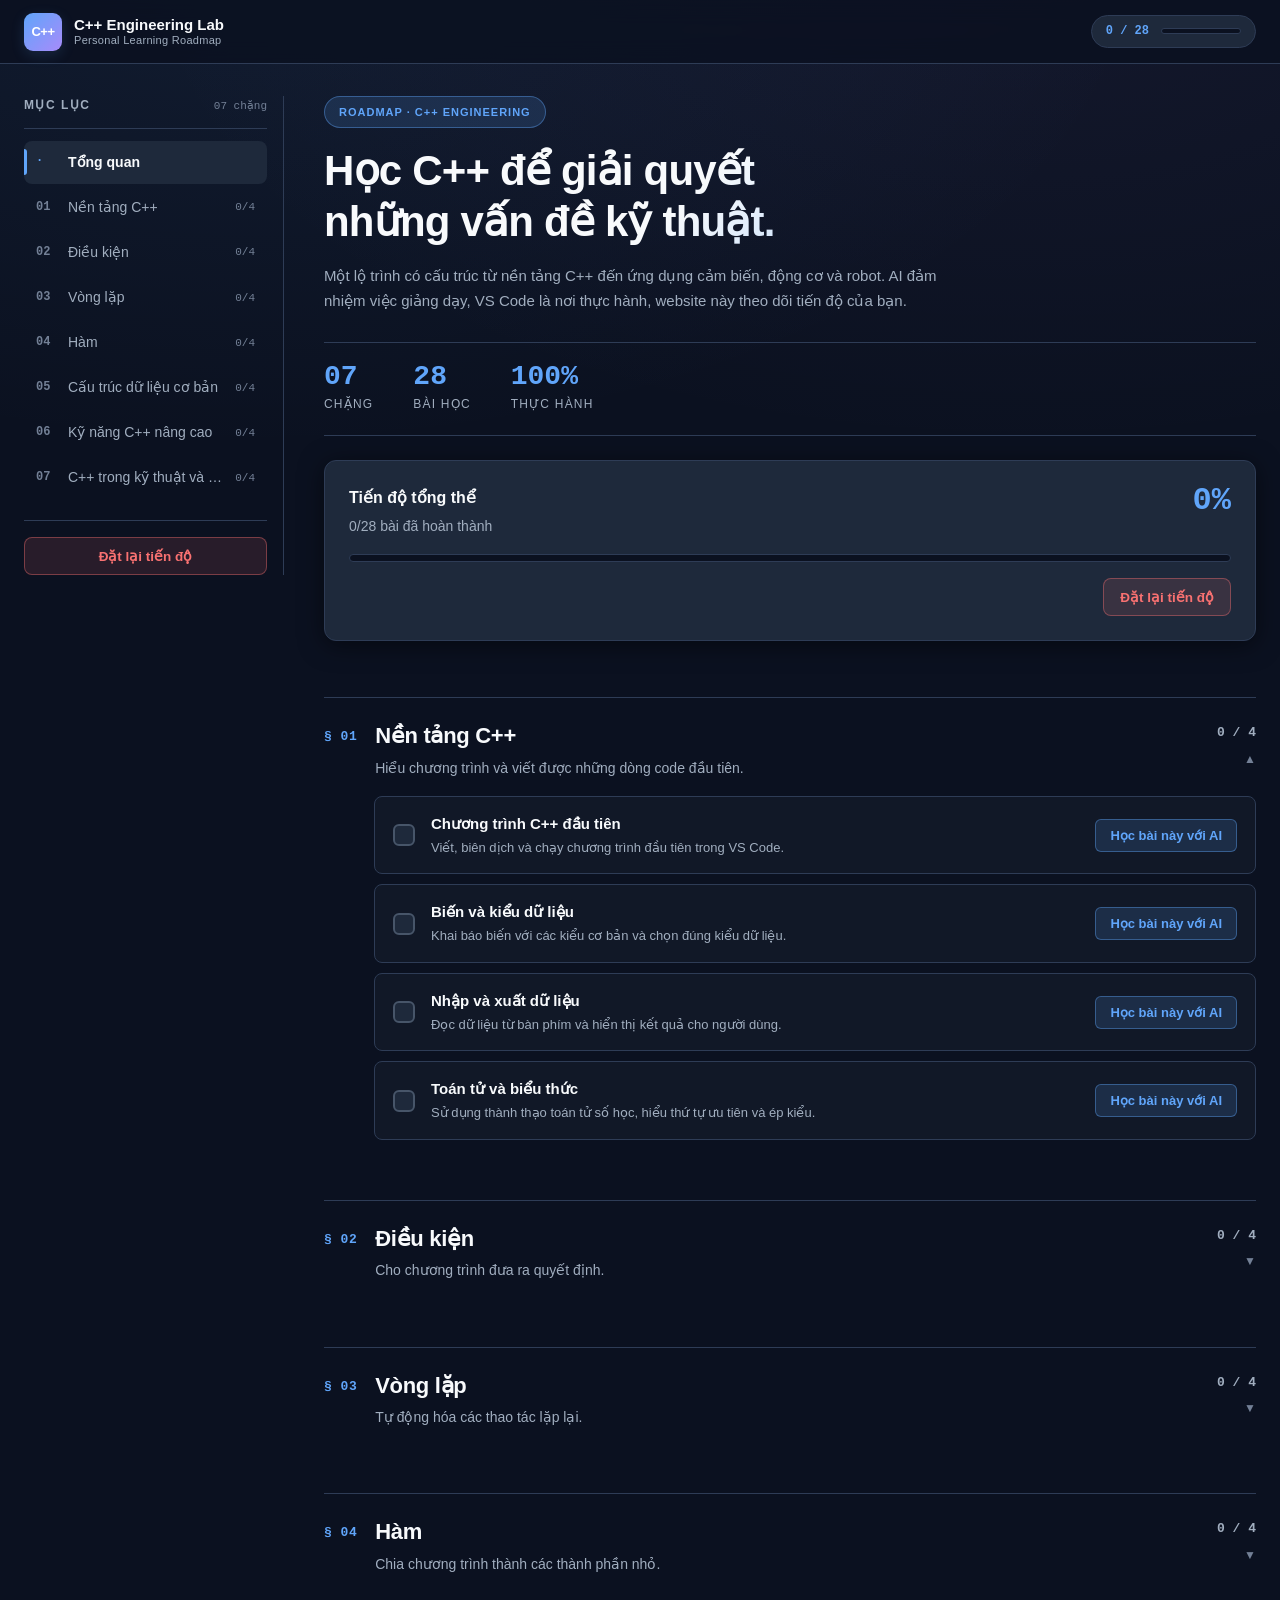
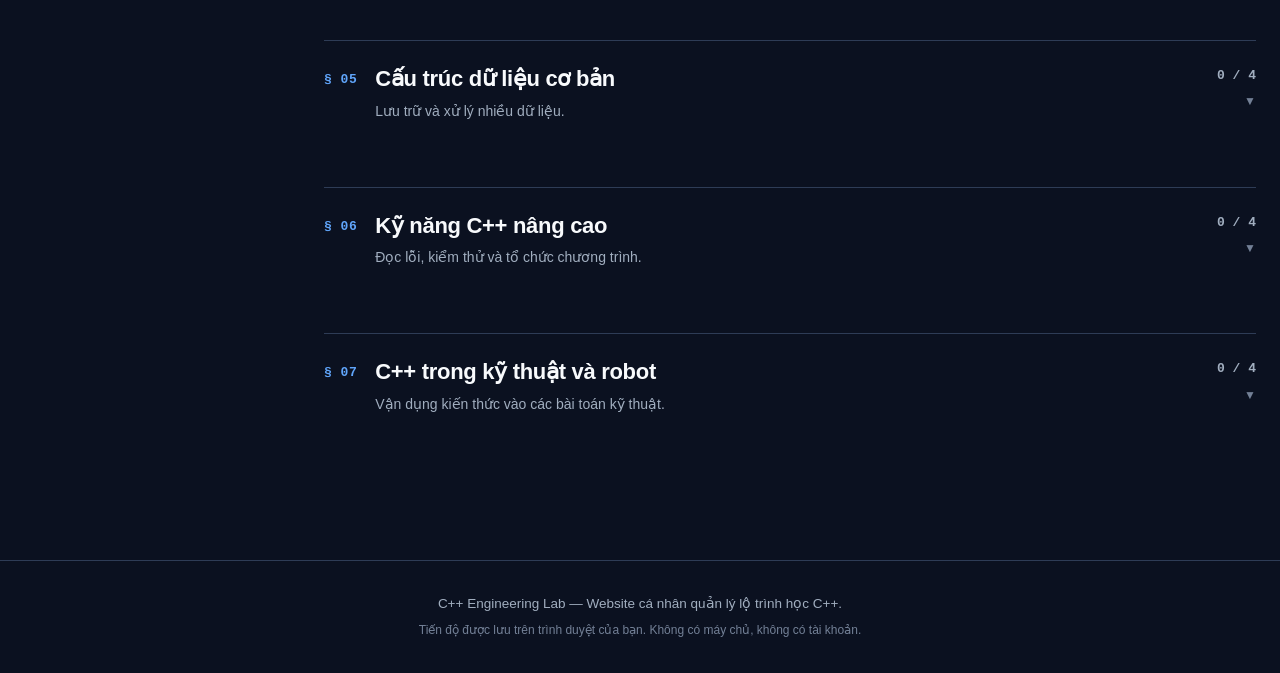
==== commit 0200c979: "V2" ====
--- a/Study_C++/index.html
+++ b/Study_C++/index.html
@@ -1,411 +1,1177 @@
-<!doctype html>
+<!DOCTYPE html>
 <html lang="vi">
 <head>
-  <meta charset="utf-8">
-  <meta name="viewport" content="width=device-width, initial-scale=1">
-  <title>C++ Engineering Roadmap</title>
-  <meta name="description" content="Lộ trình tự học C++ ứng dụng trong kỹ thuật, học qua thực hành.">
-  <style>
-    :root {
-      --bg: #0b1020;
-      --panel: #121a2d;
-      --panel-2: #182238;
-      --border: #28344d;
-      --text: #edf2ff;
-      --muted: #9aa8c2;
-      --accent: #82aaff;
-      --accent-2: #a4f0c6;
-      --warning: #f4d38b;
-      --shadow: 0 18px 45px rgba(0,0,0,.18);
-    }
-    * { box-sizing: border-box; }
-    body {
-      margin: 0; background: radial-gradient(ellipse at top left, #172747 0, var(--bg) 48%);
-      color: var(--text); font: 15px/1.55 system-ui, -apple-system, BlinkMacSystemFont, "Segoe UI", sans-serif;
-    }
-    button, input { font: inherit; }
-    button { cursor: pointer; }
-    .app { display: grid; grid-template-columns: 245px minmax(0,1fr); min-height: 100vh; }
-    aside { border-right: 1px solid var(--border); padding: 25px 17px; background: rgba(9,14,28,.72); }
-    .brand { display:flex; align-items:center; gap:11px; padding: 0 8px 26px; }
-    .brand-mark { display:grid; place-items:center; width:40px; height:40px; border-radius:13px; background:linear-gradient(135deg,#8bb6ff,#8ee4c0); color:#10182b; font-weight:900; font-size:17px; }
-    .brand strong { display:block; letter-spacing:.2px; }
-    .brand small { color:var(--muted); font-size:12px; }
-    .nav-label { color:#74829f; text-transform:uppercase; letter-spacing:1.5px; font-size:10px; font-weight:800; padding: 8px 10px; }
-    .nav-btn { display:flex; align-items:center; gap:10px; width:100%; border:0; background:transparent; color:var(--muted); padding:11px 12px; border-radius:10px; text-align:left; margin:3px 0; }
-    .nav-btn.active, .nav-btn:hover { background:var(--panel-2); color:var(--text); }
-    .sidebar-note { margin-top:30px; padding:14px; border:1px solid var(--border); background:rgba(18,26,45,.7); border-radius:14px; color:var(--muted); font-size:12px; }
-    main { min-width:0; padding:32px clamp(18px,4vw,54px) 50px; max-width:1500px; width:100%; margin:0 auto; }
-    .topline { display:flex; align-items:center; justify-content:space-between; gap:14px; margin-bottom:28px; }
-    .eyebrow { color:var(--accent); font-size:12px; text-transform:uppercase; letter-spacing:1.6px; font-weight:800; }
-    h1 { font-size:clamp(27px,3vw,38px); line-height:1.15; margin:7px 0 10px; letter-spacing:-1px; }
-    h2 { margin:0; font-size:19px; letter-spacing:-.3px; }
-    h3 { margin:0; font-size:16px; }
-    p { margin:0; }
-    .muted { color:var(--muted); }
-    .pill { border:1px solid var(--border); border-radius:999px; padding:7px 11px; color:var(--muted); font-size:12px; white-space:nowrap; }
-    .hero { display:flex; align-items:flex-end; justify-content:space-between; gap:20px; margin-bottom:26px; }
-    .hero-copy { max-width:730px; }
-    .hero p { color:var(--muted); max-width:680px; }
-    .hero-icon { display:grid; place-items:center; flex:0 0 110px; height:110px; border:1px solid #314567; border-radius:28px; background:linear-gradient(145deg,#1c3151,#142035); font-size:45px; }
-    .stats { display:grid; grid-template-columns:repeat(3,minmax(0,1fr)); gap:13px; margin:24px 0 32px; }
-    .stat, .panel { background:rgba(18,26,45,.88); border:1px solid var(--border); border-radius:16px; box-shadow:var(--shadow); }
-    .stat { padding:17px 18px; }
-    .stat-label { color:var(--muted); font-size:12px; }
-    .stat-value { font-size:27px; font-weight:750; margin-top:4px; letter-spacing:-.8px; }
-    .progress-track { height:6px; background:#26324a; border-radius:99px; overflow:hidden; margin-top:12px; }
-    .progress-fill { height:100%; background:linear-gradient(90deg,#80aaff,#a0edc6); width:0%; transition:width .2s ease; }
-    .section-head { display:flex; justify-content:space-between; align-items:center; gap:15px; margin-bottom:15px; }
-    .section-head .muted { font-size:12px; }
-    .roadmap { display:grid; gap:13px; }
-    .stage { border:1px solid var(--border); background:rgba(18,26,45,.82); border-radius:16px; overflow:hidden; }
-    .stage-head { display:flex; align-items:center; gap:14px; padding:18px 19px; cursor:pointer; }
-    .stage-num { display:grid; place-items:center; width:43px; height:43px; flex:0 0 43px; border-radius:13px; background:#202d46; color:var(--accent); font-weight:800; }
-    .stage-title { flex:1; min-width:0; }
-    .stage-title p { color:var(--muted); font-size:12px; margin-top:3px; }
-    .stage-count { color:var(--muted); font-size:12px; white-space:nowrap; }
-    .chevron { color:var(--muted); transition:transform .2s; }
-    .stage.open .chevron { transform:rotate(180deg); }
-    .lessons { display:none; border-top:1px solid var(--border); padding:8px 13px 13px; }
-    .stage.open .lessons { display:block; }
-    .lesson { display:grid; grid-template-columns:22px minmax(0,1fr) auto; align-items:start; gap:12px; padding:14px 8px; border-bottom:1px solid rgba(40,52,77,.65); }
-    .lesson:last-child { border-bottom:0; }
-    .check { appearance:none; width:19px; height:19px; border:1px solid #53627e; border-radius:6px; margin:3px 0 0; background:#111a2c; display:grid; place-items:center; cursor:pointer; }
-    .check:checked { background:#91e5bc; border-color:#91e5bc; }
-    .check:checked::after { content:"✓"; color:#0b1b18; font-weight:900; font-size:13px; }
-    .lesson-name { font-weight:650; }
-    .lesson-detail { color:var(--muted); font-size:12px; margin-top:4px; }
-    .lesson-actions { margin-top:9px; display:flex; gap:8px; flex-wrap:wrap; }
-    .ai-btn { border:1px solid #344c72; background:#1b2a47; color:#c8d9ff; border-radius:8px; padding:6px 9px; font-size:11px; }
-    .ai-btn:hover { border-color:var(--accent); background:#223555; }
-    .lesson.done .lesson-name { color:#9aa8c2; text-decoration:line-through; }
-    .tag { color:#9fbaff; background:#1b2a47; border-radius:7px; padding:4px 7px; font-size:10px; white-space:nowrap; }
-    .toast { position:fixed; left:50%; bottom:22px; transform:translate(-50%,20px); opacity:0; pointer-events:none; background:#e2f8eb; color:#10241b; border-radius:11px; padding:11px 15px; font-size:13px; font-weight:700; box-shadow:var(--shadow); transition:all .2s; z-index:10; max-width:calc(100vw - 28px); }
-    .toast.show { opacity:1; transform:translate(-50%,0); }
-    .bottom-grid { display:grid; grid-template-columns:1.15fr .85fr; gap:14px; margin-top:25px; }
-    .panel { padding:20px; }
-    .panel p { color:var(--muted); font-size:13px; margin-top:9px; }
-    .quick-links { display:flex; flex-wrap:wrap; gap:8px; margin-top:15px; }
-    .link { display:inline-flex; align-items:center; gap:7px; text-decoration:none; color:var(--text); background:#202d46; border:1px solid #30415f; border-radius:9px; padding:9px 11px; font-size:12px; }
-    .link:hover { border-color:var(--accent); }
-    .tip { margin-top:14px; padding:12px 13px; border-left:3px solid var(--warning); background:rgba(244,211,139,.07); color:#d6d9e4; border-radius:0 9px 9px 0; font-size:12px; }
-    .footer { color:#6f7d98; font-size:11px; margin-top:30px; text-align:center; }
-    .mobile-menu { display:none; }
-    @media (max-width:850px) {
-      .app { grid-template-columns:1fr; }
-      aside { display:none; }
-      main { padding:22px 16px 35px; }
-      .hero-icon { display:none; }
-      .bottom-grid { grid-template-columns:1fr; }
-    }
-    @media (max-width:520px) {
-      .stats { grid-template-columns:1fr; gap:9px; }
-      .stat { display:flex; align-items:center; justify-content:space-between; }
-      .stat-value { margin:0; }
-      .stat .progress-track { display:none; }
-      .stage-head { padding:14px 12px; gap:10px; }
-      .stage-count { display:none; }
-      .lesson { grid-template-columns:22px minmax(0,1fr); }
-      .tag { grid-column:2; justify-self:start; }
-      .topline { margin-bottom:22px; }
-    }
-  </style>
+<meta charset="UTF-8" />
+<meta name="viewport" content="width=device-width, initial-scale=1.0" />
+<title>C++ Engineering Lab — Lộ trình học C++</title>
+<meta name="description" content="Lộ trình học C++ cá nhân từ nền tảng đến ứng dụng kỹ thuật." />
+
+<style>
+/* ============================================================
+   THEME — Dark only (Đã tăng độ tương phản)
+   ============================================================ */
+:root {
+  --bg: #0b1120;           /* Nền tối hơn, sâu hơn */
+  --bg-elevated: #111827;
+  --card: #1e293b;         /* Thẻ sáng hơn để tách biệt */
+  --card-hover: #27354f;
+  --border: #2e3c56;
+  --border-strong: #475569;
+  
+  /* Chữ được làm sáng và rõ hơn */
+  --text: #f8fafc;         
+  --text-muted: #a1aebf;   
+  --text-dim: #738096;     
+  
+  --accent: #60a5fa;
+  --accent-2: #a78bfa;
+  --accent-glow: rgba(96, 165, 250, 0.15);
+  --accent-line: rgba(96, 165, 250, 0.4);
+  --success: #34d399;
+  --success-bg: rgba(52, 211, 153, 0.12);
+  --danger: #f87171;
+  --danger-bg: rgba(248, 113, 113, 0.12);
+  --radius: 12px;
+  --radius-sm: 8px;
+  --shadow: 0 4px 24px rgba(0, 0, 0, 0.5);
+  --header-h: 64px;
+}
+
+* { box-sizing: border-box; margin: 0; padding: 0; }
+html { scroll-behavior: smooth; }
+
+body {
+  font-family: -apple-system, BlinkMacSystemFont, "Segoe UI", Roboto, "Helvetica Neue", Arial, sans-serif;
+  background: var(--bg);
+  color: var(--text);
+  line-height: 1.65;
+  min-height: 100vh;
+  font-variant-numeric: tabular-nums;
+  background-image:
+    radial-gradient(ellipse 900px 500px at 20% -50px, rgba(96, 165, 250, 0.08), transparent),
+    radial-gradient(ellipse 900px 500px at 80% -50px, rgba(167, 139, 250, 0.06), transparent);
+  background-repeat: no-repeat;
+}
+
+/* ============================================================
+   HEADER
+   ============================================================ */
+.site-header {
+  position: sticky;
+  top: 0;
+  z-index: 100;
+  height: var(--header-h);
+  background: rgba(11, 17, 32, 0.85);
+  backdrop-filter: blur(12px);
+  -webkit-backdrop-filter: blur(12px);
+  border-bottom: 1px solid var(--border);
+}
+.header-inner {
+  max-width: 1360px;
+  margin: 0 auto;
+  padding: 0 24px;
+  height: 100%;
+  display: flex;
+  align-items: center;
+  justify-content: space-between;
+  gap: 20px;
+}
+.brand { display: flex; align-items: center; gap: 12px; min-width: 0; }
+.brand-mark {
+  width: 38px; height: 38px;
+  display: flex; align-items: center; justify-content: center;
+  border-radius: 9px;
+  background: linear-gradient(135deg, var(--accent), var(--accent-2));
+  color: #fff; font-weight: 800; font-size: 13px;
+  letter-spacing: -0.5px;
+  flex-shrink: 0;
+  box-shadow: 0 4px 14px var(--accent-glow);
+}
+.brand-text { display: flex; flex-direction: column; line-height: 1.2; min-width: 0; }
+.brand-name { font-weight: 700; font-size: 15px; color: var(--text); white-space: nowrap; overflow: hidden; text-overflow: ellipsis; }
+.brand-sub { font-size: 11px; color: var(--text-muted); letter-spacing: 0.3px; }
+
+.header-mini-progress {
+  display: flex; align-items: center; gap: 12px;
+  padding: 6px 14px;
+  background: var(--card);
+  border: 1px solid var(--border);
+  border-radius: 999px;
+  flex-shrink: 0;
+}
+.header-mini-progress-text {
+  font-size: 12px; font-weight: 700;
+  color: var(--accent);
+  font-family: "SF Mono", Menlo, Consolas, monospace;
+  white-space: nowrap;
+}
+.header-mini-progress-bar {
+  width: 80px; height: 6px;
+  background: var(--bg);
+  border-radius: 999px;
+  overflow: hidden;
+  border: 1px solid var(--border);
+}
+.header-mini-progress-fill {
+  height: 100%; width: 0%;
+  background: linear-gradient(90deg, var(--accent), var(--accent-2));
+  border-radius: 999px;
+  transition: width 0.4s ease;
+}
+
+/* ============================================================
+   LAYOUT
+   ============================================================ */
+.app-layout {
+  max-width: 1360px;
+  margin: 0 auto;
+  padding: 32px 24px 80px;
+  display: grid;
+  grid-template-columns: 260px 1fr;
+  gap: 40px;
+  align-items: start;
+}
+
+/* ============================================================
+   SIDEBAR / TOC (ĐÃ SỬA LỖI VIỀN XANH)
+   ============================================================ */
+.toc {
+  position: sticky;
+  top: calc(var(--header-h) + 24px);
+  max-height: calc(100vh - var(--header-h) - 48px);
+  overflow-y: auto;
+  border-right: 1px solid var(--border);
+  padding-right: 16px;
+  scrollbar-width: thin;
+  scrollbar-color: var(--border-strong) transparent;
+}
+.toc::-webkit-scrollbar { width: 6px; }
+.toc::-webkit-scrollbar-track { background: transparent; }
+.toc::-webkit-scrollbar-thumb { background: var(--border-strong); border-radius: 3px; }
+
+.toc-head {
+  display: flex; align-items: center; justify-content: space-between;
+  margin-bottom: 12px;
+  padding-bottom: 12px;
+  border-bottom: 1px solid var(--border);
+}
+.toc-title {
+  font-size: 12px;
+  font-weight: 700;
+  text-transform: uppercase;
+  letter-spacing: 1.5px;
+  color: var(--text-muted);
+}
+.toc-count {
+  font-size: 11px;
+  color: var(--text-dim);
+  font-family: "SF Mono", Menlo, Consolas, monospace;
+}
+
+.toc-nav { display: flex; flex-direction: column; gap: 2px; }
+
+/* Sửa lại toàn bộ nút mục lục */
+.toc-link {
+  display: flex; align-items: center; gap: 12px;
+  padding: 10px 12px;
+  border-radius: 8px;
+  color: var(--text-muted);
+  text-decoration: none;
+  font-size: 14px; /* Tăng kích thước chữ */
+  transition: all 0.15s ease;
+  position: relative;
+}
+.toc-link:hover {
+  color: var(--text);
+  background: var(--card);
+}
+
+/* Hiệu ứng thanh dọc bên trái thay vì viền xanh bao quanh */
+.toc-link::before {
+  content: "";
+  position: absolute;
+  left: 0;
+  top: 20%;
+  height: 60%;
+  width: 3px;
+  background: transparent;
+  border-radius: 0 4px 4px 0;
+  transition: background 0.15s;
+}
+
+.toc-link.active {
+  color: var(--text);
+  background: var(--card);
+  font-weight: 600;
+}
+.toc-link.active::before {
+  background: var(--accent);
+}
+.toc-link.active .toc-num { color: var(--accent); }
+
+.toc-num {
+  font-family: "SF Mono", Menlo, Consolas, monospace;
+  font-size: 12px;
+  font-weight: 700;
+  color: var(--text-dim);
+  flex-shrink: 0;
+  min-width: 20px;
+}
+.toc-name {
+  flex: 1;
+  min-width: 0;
+  overflow: hidden;
+  text-overflow: ellipsis;
+  white-space: nowrap;
+}
+.toc-progress {
+  font-family: "SF Mono", Menlo, Consolas, monospace;
+  font-size: 11px;
+  color: var(--text-dim);
+  flex-shrink: 0;
+}
+.toc-link.active .toc-progress { color: var(--accent); }
+
+.toc-footer {
+  margin-top: 20px;
+  padding-top: 16px;
+  border-top: 1px solid var(--border);
+}
+
+/* ============================================================
+   MAIN CONTENT
+   ============================================================ */
+.main-content { min-width: 0; }
+.overview { margin-bottom: 56px; }
+
+.hero-badge {
+  display: inline-block;
+  padding: 6px 14px;
+  border-radius: 999px;
+  background: var(--accent-glow);
+  color: var(--accent);
+  font-size: 11px;
+  font-weight: 700;
+  letter-spacing: 1px;
+  text-transform: uppercase;
+  border: 1px solid var(--accent-line);
+  margin-bottom: 18px;
+}
+.hero h1 {
+  font-size: clamp(28px, 4vw, 42px);
+  font-weight: 800;
+  letter-spacing: -0.8px;
+  line-height: 1.2;
+  margin-bottom: 16px;
+  background: linear-gradient(135deg, var(--text) 40%, var(--accent) 100%);
+  -webkit-background-clip: text;
+  -webkit-text-fill-color: transparent;
+  background-clip: text;
+}
+.hero-desc {
+  max-width: 640px;
+  color: var(--text-muted);
+  font-size: 15px;
+  margin-bottom: 28px;
+  line-height: 1.7;
+}
+.hero-stats {
+  display: flex;
+  gap: 40px;
+  flex-wrap: wrap;
+  padding: 20px 0;
+  border-top: 1px solid var(--border);
+  border-bottom: 1px solid var(--border);
+}
+.stat { display: flex; flex-direction: column; gap: 4px; }
+.stat-value {
+  font-size: 28px;
+  font-weight: 800;
+  color: var(--accent);
+  font-family: "SF Mono", Menlo, Consolas, monospace;
+  line-height: 1;
+}
+.stat-label {
+  font-size: 12px;
+  color: var(--text-muted);
+  text-transform: uppercase;
+  letter-spacing: 1.2px;
+}
+
+/* Progress card */
+.progress-card {
+  margin-top: 24px;
+  background: var(--card);
+  border: 1px solid var(--border);
+  border-radius: var(--radius);
+  padding: 24px;
+  box-shadow: var(--shadow);
+}
+.progress-head {
+  display: flex; align-items: flex-start; justify-content: space-between;
+  gap: 16px; margin-bottom: 16px; flex-wrap: wrap;
+}
+.progress-head h2 { font-size: 16px; margin-bottom: 4px; font-weight: 700; color: var(--text); }
+.progress-head p { color: var(--text-muted); font-size: 14px; }
+.progress-percent {
+  font-size: 32px;
+  font-weight: 800;
+  color: var(--accent);
+  font-family: "SF Mono", Menlo, Consolas, monospace;
+  line-height: 1;
+}
+.progress-bar {
+  height: 8px;
+  background: var(--bg);
+  border-radius: 999px;
+  overflow: hidden;
+  border: 1px solid var(--border);
+  margin-bottom: 16px;
+}
+.progress-fill {
+  height: 100%; width: 0%;
+  background: linear-gradient(90deg, var(--accent), var(--accent-2));
+  border-radius: 999px;
+  transition: width 0.4s ease;
+}
+.progress-actions { display: flex; justify-content: flex-end; }
+
+/* Buttons */
+.btn {
+  padding: 10px 16px;
+  border-radius: var(--radius-sm);
+  font-weight: 600;
+  font-size: 13.5px;
+  cursor: pointer;
+  border: 1px solid transparent;
+  transition: all 0.15s;
+  font-family: inherit;
+}
+.btn-danger {
+  background: var(--danger-bg);
+  color: var(--danger);
+  border: 1px solid rgba(248, 113, 113, 0.4);
+}
+.btn-danger:hover { background: rgba(248, 113, 113, 0.2); }
+.btn-primary {
+  background: linear-gradient(135deg, var(--accent), var(--accent-2));
+  color: #fff;
+  border: none;
+  padding: 12px 20px;
+  font-size: 14.5px;
+  box-shadow: 0 4px 12px var(--accent-glow);
+}
+.btn-primary:hover { transform: translateY(-1px); box-shadow: 0 6px 18px var(--accent-glow); }
+.btn-primary.copied { background: var(--success); box-shadow: none; transform: none; }
+.btn-secondary {
+  background: var(--card);
+  color: var(--text);
+  border: 1px solid var(--border);
+  padding: 12px 20px;
+  font-size: 14.5px;
+}
+.btn-secondary:hover { background: var(--card-hover); }
+
+/* ============================================================
+   STAGE SECTIONS
+   ============================================================ */
+.stage-section {
+  scroll-margin-top: calc(var(--header-h) + 20px);
+  margin-bottom: 48px;
+}
+
+.stage-header {
+  display: flex;
+  align-items: flex-start;
+  gap: 18px;
+  padding: 24px 0 16px;
+  border-top: 1px solid var(--border);
+  cursor: pointer;
+  user-select: none;
+  transition: opacity 0.15s;
+}
+.stage-header:hover { opacity: 0.9; }
+
+.stage-num {
+  font-family: "SF Mono", Menlo, Consolas, monospace;
+  font-size: 13px;
+  font-weight: 700;
+  color: var(--accent);
+  letter-spacing: 0.5px;
+  padding-top: 4px;
+  flex-shrink: 0;
+  min-width: 32px;
+}
+.stage-info { flex: 1; min-width: 0; }
+.stage-info h2 {
+  font-size: 22px;
+  font-weight: 700;
+  letter-spacing: -0.3px;
+  margin-bottom: 6px;
+  line-height: 1.3;
+  color: var(--text);
+}
+.stage-info p {
+  font-size: 14px;
+  color: var(--text-muted);
+  max-width: 620px;
+}
+.stage-meta {
+  display: flex;
+  flex-direction: column;
+  align-items: flex-end;
+  gap: 6px;
+  flex-shrink: 0;
+}
+.stage-progress {
+  font-family: "SF Mono", Menlo, Consolas, monospace;
+  font-size: 13px;
+  font-weight: 700;
+  color: var(--text-muted);
+}
+.stage-progress.done { color: var(--success); }
+.stage-chevron {
+  font-size: 12px;
+  color: var(--text-dim);
+  transition: transform 0.2s;
+}
+
+.stage-body {
+  display: none;
+  padding-left: 50px;
+}
+.stage-body.open { display: block; animation: fadeIn 0.25s ease; }
+
+@keyframes fadeIn {
+  from { opacity: 0; transform: translateY(-4px); }
+  to   { opacity: 1; transform: translateY(0); }
+}
+
+/* Lesson items */
+.lessons-list {
+  display: flex;
+  flex-direction: column;
+  gap: 10px;
+  padding-bottom: 12px;
+}
+
+.lesson {
+  display: flex;
+  align-items: center;
+  gap: 16px;
+  padding: 16px 18px;
+  background: var(--bg-elevated);
+  border: 1px solid var(--border);
+  border-radius: var(--radius-sm);
+  transition: all 0.15s;
+}
+.lesson:hover { border-color: var(--border-strong); }
+.lesson.completed {
+  background: var(--success-bg);
+  border-color: rgba(52, 211, 153, 0.3);
+}
+.lesson.completed .lesson-info h3 {
+  text-decoration: line-through;
+  color: var(--text-muted);
+}
+
+.lesson-check {
+  display: flex;
+  align-items: center;
+  cursor: pointer;
+  flex-shrink: 0;
+  position: relative;
+  width: 22px;
+  height: 22px;
+}
+.lesson-check input {
+  position: absolute;
+  opacity: 0;
+  width: 100%;
+  height: 100%;
+  margin: 0;
+  cursor: pointer;
+}
+.checkmark {
+  width: 22px;
+  height: 22px;
+  border: 2px solid var(--border-strong);
+  border-radius: 6px;
+  display: flex;
+  align-items: center;
+  justify-content: center;
+  background: var(--card);
+  transition: all 0.15s;
+  pointer-events: none;
+}
+.checkmark::after {
+  content: "";
+  width: 4px;
+  height: 9px;
+  border: solid #fff;
+  border-width: 0 2px 2px 0;
+  transform: rotate(45deg) scale(0);
+  transition: transform 0.15s;
+  margin-top: -2px;
+}
+.lesson-check input:checked + .checkmark {
+  background: var(--success);
+  border-color: var(--success);
+}
+.lesson-check input:checked + .checkmark::after {
+  transform: rotate(45deg) scale(1);
+}
+
+.lesson-info { flex: 1; min-width: 0; }
+.lesson-info h3 {
+  font-size: 15px;
+  font-weight: 600;
+  margin-bottom: 4px;
+  line-height: 1.4;
+  color: var(--text);
+}
+.lesson-info p {
+  font-size: 13px;
+  color: var(--text-muted);
+  line-height: 1.5;
+}
+
+.lesson-btn {
+  flex-shrink: 0;
+  padding: 8px 14px;
+  border-radius: 6px;
+  border: 1px solid var(--accent-line);
+  background: var(--accent-glow);
+  color: var(--accent);
+  font-size: 13px;
+  font-weight: 600;
+  cursor: pointer;
+  transition: all 0.15s;
+  font-family: inherit;
+  white-space: nowrap;
+}
+.lesson-btn:hover {
+  background: rgba(96, 165, 250, 0.25);
+  border-color: var(--accent);
+}
+
+/* ============================================================
+   MODAL
+   ============================================================ */
+.modal {
+  display: none;
+  position: fixed;
+  inset: 0;
+  z-index: 1000;
+  background: rgba(0, 0, 0, 0.8);
+  padding: 20px;
+  align-items: center;
+  justify-content: center;
+  backdrop-filter: blur(6px);
+}
+.modal.open { display: flex; }
+
+.modal-content {
+  background: var(--bg-elevated);
+  border: 1px solid var(--border);
+  border-radius: var(--radius);
+  width: 100%;
+  max-width: 840px;
+  max-height: 92vh;
+  display: flex;
+  flex-direction: column;
+  padding: 24px;
+  box-shadow: var(--shadow);
+  animation: fadeIn 0.2s ease;
+}
+.modal-header {
+  display: flex; align-items: center; justify-content: space-between;
+  gap: 16px; margin-bottom: 8px;
+}
+.modal-header h3 { font-size: 18px; font-weight: 700; color: var(--text); }
+.modal-close {
+  background: none; border: none; color: var(--text-muted);
+  font-size: 28px; line-height: 1; cursor: pointer;
+  padding: 0 8px; border-radius: 6px; transition: all 0.15s;
+  font-family: inherit;
+}
+.modal-close:hover { color: var(--text); background: var(--card); }
+.modal-hint {
+  font-size: 13px;
+  color: var(--text-muted);
+  margin-bottom: 16px;
+}
+.prompt-textarea {
+  flex: 1;
+  min-height: 340px;
+  max-height: 55vh;
+  width: 100%;
+  resize: vertical;
+  padding: 16px;
+  background: var(--bg);
+  border: 1px solid var(--border);
+  border-radius: var(--radius-sm);
+  color: var(--text);
+  font-family: "SF Mono", Menlo, Consolas, "Courier New", monospace;
+  font-size: 13px;
+  line-height: 1.6;
+  outline: none;
+}
+.prompt-textarea:focus { border-color: var(--accent); }
+.modal-actions {
+  display: flex; gap: 12px; justify-content: flex-end;
+  margin-top: 16px; flex-wrap: wrap;
+}
+
+/* ============================================================
+   FOOTER
+   ============================================================ */
+.site-footer {
+  border-top: 1px solid var(--border);
+  padding: 32px 24px;
+  text-align: center;
+  color: var(--text-muted);
+  font-size: 13.5px;
+}
+.footer-muted {
+  font-size: 12px;
+  margin-top: 6px;
+  color: var(--text-dim);
+}
+
+/* ============================================================
+   RESPONSIVE
+   ============================================================ */
+@media (max-width: 960px) {
+  .app-layout {
+    grid-template-columns: 1fr;
+    gap: 24px;
+    padding: 24px 16px 60px;
+  }
+  .toc {
+    position: static;
+    max-height: none;
+    overflow: visible;
+    border-right: none;
+    border-bottom: 1px solid var(--border);
+    padding-right: 0;
+    padding-bottom: 20px;
+  }
+  .toc-nav {
+    display: grid;
+    grid-template-columns: repeat(2, 1fr);
+    gap: 6px;
+  }
+  .toc-link { padding: 8px 10px; font-size: 13px; }
+  .toc-name { font-size: 13px; }
+  .toc-progress { display: none; }
+  .toc-footer { display: none; }
+
+  .stage-info h2 { font-size: 20px; }
+  .stage-body { padding-left: 0; }
+  .stage-header { gap: 12px; padding: 20px 0 12px; }
+}
+
+@media (max-width: 640px) {
+  .header-mini-progress-bar { display: none; }
+  .brand-sub { display: none; }
+  .toc-nav { grid-template-columns: 1fr; }
+  .lesson {
+    flex-wrap: wrap;
+    align-items: flex-start;
+    padding: 14px;
+  }
+  .lesson-info { flex-basis: calc(100% - 38px); }
+  .lesson-btn { width: 100%; margin-top: 8px; text-align: center; }
+  .modal-content { padding: 16px; }
+  .prompt-textarea { min-height: 240px; }
+  .progress-card { padding: 20px; }
+  .hero h1 { font-size: 26px; }
+  .hero-desc { font-size: 14.5px; }
+}
+</style>
 </head>
 <body>
-<div class="app">
-  <aside>
+
+<!-- HEADER -->
+<header class="site-header">
+  <div class="header-inner">
     <div class="brand">
-      <div class="brand-mark">C++</div>
-      <div><strong>Engineering Lab</strong><small>Learning roadmap</small></div>
+      <span class="brand-mark">C++</span>
+      <div class="brand-text">
+        <span class="brand-name">C++ Engineering Lab</span>
+        <span class="brand-sub">Personal Learning Roadmap</span>
+      </div>
     </div>
-    <div class="nav-label">Không gian học tập</div>
-    <button class="nav-btn active" data-scroll="overview">◈ &nbsp; Tổng quan</button>
-    <button class="nav-btn" data-scroll="roadmap">▤ &nbsp; Lộ trình học</button>
-    <button class="nav-btn" data-scroll="resources">↗ &nbsp; Tài nguyên</button>
-    <div class="sidebar-note">
-      <strong style="color:var(--text)">Cách học</strong>
-      <p style="margin-top:7px">Đọc nhiệm vụ → thử viết code → nhờ AI giải thích → tự làm lại → tích hoàn thành.</p>
+    <div class="header-mini-progress">
+      <span class="header-mini-progress-text" id="header-progress-text">0 / 28</span>
+      <div class="header-mini-progress-bar">
+        <div class="header-mini-progress-fill" id="header-progress-fill"></div>
+      </div>
+    </div>
+  </div>
+</header>
+
+<div class="app-layout">
+  <!-- SIDEBAR / TOC -->
+  <aside class="toc">
+    <div class="toc-head">
+      <span class="toc-title">Mục lục</span>
+      <span class="toc-count">07 chặng</span>
+    </div>
+    <nav class="toc-nav" id="toc-nav"></nav>
+    <div class="toc-footer">
+      <button id="reset-btn-sidebar" class="btn btn-danger" style="width:100%;">Đặt lại tiến độ</button>
     </div>
   </aside>
-  <main>
-    <div class="topline" id="overview">
-      <div>
-        <div class="eyebrow">Your learning workspace</div>
-        <div class="muted" style="font-size:12px;margin-top:3px">C++ · Kỹ thuật · Học qua thực hành</div>
+
+  <!-- MAIN -->
+  <main class="main-content">
+    <section id="overview" class="overview">
+      <div class="hero">
+        <span class="hero-badge">Roadmap · C++ Engineering</span>
+        <h1>Học C++ để giải quyết<br/>những vấn đề kỹ thuật.</h1>
+        <p class="hero-desc">
+          Một lộ trình có cấu trúc từ nền tảng C++ đến ứng dụng cảm biến, động cơ và robot.
+          AI đảm nhiệm việc giảng dạy, VS Code là nơi thực hành, website này theo dõi tiến độ của bạn.
+        </p>
+        <div class="hero-stats">
+          <div class="stat"><span class="stat-value">07</span><span class="stat-label">Chặng</span></div>
+          <div class="stat"><span class="stat-value">28</span><span class="stat-label">Bài học</span></div>
+          <div class="stat"><span class="stat-value">100%</span><span class="stat-label">Thực hành</span></div>
+        </div>
       </div>
-      <div class="pill">Bản cá nhân · Không cần tài khoản</div>
-    </div>
-
-    <section class="hero">
-      <div class="hero-copy">
-        <div class="eyebrow">Chào mừng đến phòng học của bạn</div>
-        <h1>Học C++ bằng cách<br>giải quyết vấn đề kỹ thuật.</h1>
-        <p>Đây là bản đồ chỉ đường, không phải một khóa học nhồi lý thuyết. Đi từng bài, đưa nhiệm vụ cho AI hướng dẫn và đánh dấu khi bạn thật sự tự làm được.</p>
-      </div>
-      <div class="hero-icon" aria-hidden="true">⌘</div>
-    </section>
-
-    <section class="stats" aria-label="Tiến độ học tập">
-      <div class="stat">
-        <div><div class="stat-label">Bài đã hoàn thành</div><div class="muted" style="font-size:11px">Trong toàn bộ lộ trình</div></div>
-        <div class="stat-value"><span id="done-count">0</span><span style="color:var(--muted);font-size:15px"> / <span id="total-count">0</span></span></div>
-      </div>
-      <div class="stat">
-        <div><div class="stat-label">Tiến độ tổng thể</div><div class="muted" style="font-size:11px">Tự đánh dấu</div></div>
-        <div class="stat-value" id="percent">0%</div>
-        <div class="progress-track" style="width:100%"><div class="progress-fill" id="main-progress"></div></div>
-      </div>
-      <div class="stat">
-        <div><div class="stat-label">Chặng đang học</div><div class="muted" style="font-size:11px">Theo tiến độ của bạn</div></div>
-        <div class="stat-value" id="current-stage" style="font-size:18px">Chặng 1</div>
+
+      <div class="progress-card">
+        <div class="progress-head">
+          <div>
+            <h2>Tiến độ tổng thể</h2>
+            <p id="progress-text">0/28 bài đã hoàn thành</p>
+          </div>
+          <div class="progress-percent" id="progress-percent">0%</div>
+        </div>
+        <div class="progress-bar">
+          <div class="progress-fill" id="progress-fill"></div>
+        </div>
+        <div class="progress-actions">
+          <button id="reset-btn" class="btn btn-danger">Đặt lại tiến độ</button>
+        </div>
       </div>
     </section>
 
-    <section id="roadmap">
-      <div class="section-head">
-        <div><h2>Lộ trình học tập</h2><div class="muted" style="margin-top:4px">Học từ nền tảng đến ứng dụng trong kỹ thuật</div></div>
-        <div class="muted">Mở từng chặng để xem bài</div>
-      </div>
-      <div class="roadmap" id="roadmap-list"></div>
-    </section>
-
-    <section class="bottom-grid" id="resources">
-      <div class="panel">
-        <div class="eyebrow">Học và thực hành</div>
-        <h2 style="margin-top:7px">Tài nguyên hữu ích</h2>
-        <p>Không cần tự xây trình chạy code. Khi bài học yêu cầu, dùng công cụ có sẵn và quay lại lộ trình sau khi luyện tập.</p>
-        <div class="quick-links">
-          <a class="link" href="https://www.learncpp.com/" target="_blank" rel="noreferrer">LearnCpp ↗</a>
-          <a class="link" href="https://www.learn-cpp.org/" target="_blank" rel="noreferrer">Luyện C++ ↗</a>
-          <a class="link" href="https://www.onlinegdb.com/online_c++_compiler" target="_blank" rel="noreferrer">Chạy C++ online ↗</a>
-          <a class="link" href="https://docs.arduino.cc/" target="_blank" rel="noreferrer">Arduino Docs ↗</a>
-        </div>
-      </div>
-      <div class="panel">
-        <div class="eyebrow">Cách dùng AI</div>
-        <h2 style="margin-top:7px">Một bài học, một cuộc trò chuyện</h2>
-        <p>Gửi tên bài và nhiệm vụ cho AI. Yêu cầu giải thích từng bước, cho gợi ý trước khi đưa đáp án và giao bài tương tự để bạn tự làm.</p>
-        <button class="link" id="copy-prompt" style="margin-top:15px;border:1px solid #30415f">▣ Sao chép prompt mẫu</button>
-        <div class="tip">Đừng chỉ tích vì đã đọc xong. Hãy tích khi bạn có thể giải thích và tự viết lại chương trình.</div>
-      </div>
-    </section>
-    <div class="footer">Tiến độ được lưu trên trình duyệt hiện tại bằng localStorage. Không có máy chủ, không cần đăng nhập.</div>
+    <div id="stages-container"></div>
   </main>
 </div>
-<div class="toast" id="toast" role="status" aria-live="polite"></div>
+
+<footer class="site-footer">
+  <p>C++ Engineering Lab — Website cá nhân quản lý lộ trình học C++.</p>
+  <p class="footer-muted">Tiến độ được lưu trên trình duyệt của bạn. Không có máy chủ, không có tài khoản.</p>
+</footer>
+
+<div id="ai-modal" class="modal" role="dialog" aria-modal="true" aria-labelledby="modal-title">
+  <div class="modal-content">
+    <div class="modal-header">
+      <h3 id="modal-title">Học bài với AI</h3>
+      <button id="modal-close" class="modal-close" aria-label="Đóng">&times;</button>
+    </div>
+    <p class="modal-hint">Bạn có thể chỉnh sửa prompt bên dưới trước khi sao chép. Sau đó dán vào ChatGPT, DeepSeek hoặc AI bạn muốn dùng.</p>
+    <textarea id="prompt-text" class="prompt-textarea" spellcheck="false"></textarea>
+    <div class="modal-actions">
+      <button id="copy-btn" class="btn btn-primary">Sao chép prompt</button>
+      <button id="modal-close-2" class="btn btn-secondary">Đóng</button>
+    </div>
+  </div>
+</div>
+
 <script>
-const stages = [
+/* DỮ LIỆU LỘ TRÌNH */
+const ROADMAP = [
   {
-    title: "Làm quen với C++",
-    desc: "Biết chương trình chạy như thế nào và nhập/xuất dữ liệu ra sao.",
+    id: 'stage-1', title: 'Nền tảng C++',
+    description: 'Hiểu chương trình và viết được những dòng code đầu tiên.',
     lessons: [
-      ["Chương trình C++ đầu tiên", "Biết cấu trúc cơ bản và cách chạy một chương trình.", "Bắt đầu"],
-      ["Biến và kiểu dữ liệu", "Lưu nhiệt độ, thời gian, khối lượng và các giá trị kỹ thuật.", "Nền tảng"],
-      ["Nhập dữ liệu và xuất kết quả", "Nhập số đo rồi in kết quả tính toán.", "Thực hành"],
-      ["Toán tử và biểu thức", "Tính vận tốc, quãng đường, thời gian và đổi đơn vị.", "Bài toán kỹ thuật"]
+      { id: 'bai-1', title: 'Chương trình C++ đầu tiên', desc: 'Viết, biên dịch và chạy chương trình đầu tiên trong VS Code.', goal: 'Hiểu cấu trúc tối thiểu của một chương trình C++, biết cách biên dịch và chạy trong VS Code.', concepts: ['Cấu trúc #include <iostream>','Hàm int main()','Lệnh std::cout để in ra màn hình','Dấu chấm phẩy và return 0'], practice: 'Viết chương trình in ra 3 dòng: tên của bạn, một dòng trống, và câu "Mục tiêu: trở thành kỹ sư C++."' },
+      { id: 'bai-2', title: 'Biến và kiểu dữ liệu', desc: 'Khai báo biến với các kiểu cơ bản và chọn đúng kiểu dữ liệu.', goal: 'Biết khai báo biến với các kiểu cơ bản, phân biệt kiểu số nguyên, số thực, ký tự, logic và chuỗi.', concepts: ['int cho số nguyên','double cho số thực','char cho ký tự','bool cho giá trị đúng/sai','std::string cho chuỗi ký tự','Quy tắc đặt tên biến'], practice: 'Khai báo các biến: double nhietDo = 36.5; int soCamBien = 8; bool ketNoi = true; std::string tenThietBi = "ESP32"; sau đó in tất cả ra màn hình.' },
+      { id: 'bai-3', title: 'Nhập và xuất dữ liệu', desc: 'Đọc dữ liệu từ bàn phím và hiển thị kết quả cho người dùng.', goal: 'Sử dụng std::cin và std::getline để đọc dữ liệu người dùng nhập, kết hợp với std::cout để hiển thị.', concepts: ['std::cin cho số và từ đơn','std::getline cho chuỗi có khoảng trắng','Tương tác cơ bản qua console'], practice: 'Viết chương trình đọc từ bàn phím tên thiết bị (chuỗi có khoảng trắng) và một giá trị đo (double). In ra theo mẫu: Thiết bị X đo được Y.' },
+      { id: 'bai-4', title: 'Toán tử và biểu thức', desc: 'Sử dụng thành thạo toán tử số học, hiểu thứ tự ưu tiên và ép kiểu.', goal: 'Sử dụng các toán tử +, -, *, /, %; hiểu thứ tự ưu tiên; phân biệt chia nguyên và chia thực.', concepts: ['Toán tử số học: + - * / %','Thứ tự ưu tiên và dấu ngoặc','Chia nguyên với int, chia thực với double','Ép kiểu cơ bản'], practice: 'Viết chương trình: nhập vận tốc (km/h) và thời gian (giờ), tính quãng đường = vận tốc × thời gian. Nhập công (J) và thời gian (s), tính công suất = công / thời gian. In kết quả kèm đơn vị.' }
     ]
   },
   {
-    title: "Ra quyết định với điều kiện",
-    desc: "Cho chương trình lựa chọn hành động dựa trên dữ liệu đầu vào.",
+    id: 'stage-2', title: 'Điều kiện',
+    description: 'Cho chương trình đưa ra quyết định.',
     lessons: [
-      ["if, else if, else", "Phân loại trạng thái theo ngưỡng nhiệt độ hoặc khoảng cách.", "Nền tảng"],
-      ["Toán tử so sánh và logic", "Kết hợp nhiều điều kiện để quyết định trạng thái.", "Thực hành"],
-      ["Bài tập: cảnh báo nhiệt độ", "Báo bình thường, cảnh báo hoặc quá nhiệt.", "Nhiệm vụ"],
-      ["Bài tập: quyết định động cơ", "Chạy hoặc dừng động cơ dựa trên điều kiện cho trước.", "Nhiệm vụ"]
+      { id: 'bai-5', title: 'if và else', desc: 'Ra quyết định trong chương trình dựa trên điều kiện.', goal: 'Viết được cấu trúc if / else if / else để rẽ nhánh chương trình theo điều kiện.', concepts: ['Cú pháp if (điều_kiện) { ... }','else if để kiểm tra nhiều trường hợp','else cho trường hợp còn lại','Khối lệnh với dấu ngoặc nhọn'], practice: 'Nhập phần trăm pin (0–100). In "Đầy" nếu > 80, "Ổn" nếu từ 20 đến 80, "Yếu" nếu < 20.' },
+      { id: 'bai-6', title: 'Toán tử so sánh và logic', desc: 'Kết hợp nhiều điều kiện với &&, ||, !.', goal: 'Sử dụng thành thạo toán tử so sánh và toán tử logic để diễn đạt điều kiện phức tạp.', concepts: ['So sánh: ==, !=, <, >, <=, >=','Logic: && (và), || (hoặc), ! (phủ định)','Kết hợp nhiều điều kiện','Ngắn mạch trong biểu thức logic'], practice: 'Nhập nhiệt độ (°C), dòng điện (A), mã lỗi (0 hoặc 1). In "Động cơ được phép chạy" nếu nhiệt độ < 60 VÀ dòng điện < 5 VÀ mã lỗi == 0. Ngược lại in "Động cơ bị khóa".' },
+      { id: 'bai-7', title: 'Bài tập cảnh báo nhiệt độ', desc: 'Áp dụng if/else để xây dựng hệ thống cảnh báo thực tế.', goal: 'Áp dụng điều kiện để phân loại trạng thái và đưa ra cảnh báo theo ngưỡng.', concepts: ['Ngưỡng và phân loại','Cấu trúc if lồng nhau','Thông báo trạng thái rõ ràng'], practice: 'Nhập nhiệt độ. In cảnh báo 3 mức: dưới 50°C là "Bình thường", từ 50 đến 80°C là "Cảnh báo", trên 80°C là "Nguy hiểm".' },
+      { id: 'bai-8', title: 'Logic điều khiển động cơ', desc: 'Kết hợp nhiều điều kiện để điều khiển thiết bị.', goal: 'Xây dựng bảng quyết định đơn giản dựa trên tổ hợp tín hiệu đầu vào.', concepts: ['Ma trận quyết định','Kết hợp nhiều điều kiện đầu vào','Ưu tiên an toàn trong điều khiển'], practice: 'Nhập nút nhấn (0/1) và công tắc hành trình (0/1). Quyết định động cơ quay thuận, quay ngược, hoặc dừng theo bảng: (0,0) dừng, (1,0) quay thuận, (0,1) quay ngược, (1,1) dừng an toàn.' }
     ]
   },
   {
-    title: "Lặp lại công việc",
-    desc: "Tự động hóa các thao tác cần thực hiện nhiều lần.",
+    id: 'stage-3', title: 'Vòng lặp',
+    description: 'Tự động hóa các thao tác lặp lại.',
     lessons: [
-      ["Vòng lặp for", "Lặp theo số lần xác định; tạo bảng dữ liệu theo thời gian.", "Nền tảng"],
-      ["Vòng lặp while", "Lặp khi điều kiện còn đúng.", "Nền tảng"],
-      ["Chọn vòng lặp phù hợp", "Nhận biết khi nào nên dùng for hoặc while.", "Thực hành"],
-      ["Bài tập: mô phỏng chuyển động", "Tính vị trí sau mỗi bước thời gian đơn giản.", "Nhiệm vụ"]
+      { id: 'bai-9', title: 'Vòng lặp for', desc: 'Lặp lại công việc khi biết trước số lần.', goal: 'Viết vòng lặp for với biến đếm, điều kiện dừng và bước nhảy đúng.', concepts: ['Cú pháp for (khởi_tạo; điều_kiện; bước_nhảy)','Biến đếm và phạm vi','Lặp xuôi và lặp ngược'], practice: 'In bảng chuyển đổi nhiệt độ từ 0°C đến 100°C, mỗi 10°C một dòng, kèm giá trị quy đổi °F = °C × 9/5 + 32.' },
+      { id: 'bai-10', title: 'Vòng lặp while', desc: 'Lặp theo điều kiện, không biết trước số lần.', goal: 'Sử dụng while và do-while khi số lần lặp không xác định trước.', concepts: ['Cú pháp while (điều_kiện)','do-while luôn chạy ít nhất một lần','Cập nhật biến điều kiện để tránh lặp vô hạn'], practice: 'Mô phỏng sạc pin: bắt đầu 0%, mỗi phút tăng 5%, dừng khi đạt 100%. In phần trăm mỗi phút cho đến khi đầy.' },
+      { id: 'bai-11', title: 'Chọn for hay while', desc: 'Biết chọn loại vòng lặp phù hợp với bài toán.', goal: 'Phân biệt khi nào nên dùng for, khi nào nên dùng while/do-while.', concepts: ['For: biết trước số lần lặp','While: lặp theo điều kiện','Do-while: cần chạy ít nhất một lần'], practice: 'Cho hai bài toán: (a) in 20 số chẵn đầu tiên, (b) đọc số từ bàn phím đến khi gặp 0. Viết cả hai, mỗi bài chọn loại vòng lặp phù hợp và giải thích lý do.' },
+      { id: 'bai-12', title: 'Mô phỏng chuyển động đơn giản', desc: 'Dùng vòng lặp mô phỏng trạng thái thay đổi theo thời gian.', goal: 'Biết dùng vòng lặp để mô phỏng quá trình vật lý đơn giản theo từng bước thời gian.', concepts: ['Mô phỏng theo bước thời gian','Cập nhật trạng thái trong vòng lặp','In trạng thái mỗi bước'], practice: 'Mô phỏng vật rơi tự do đơn giản: bắt đầu ở độ cao 100m, mỗi giây in độ cao hiện tại, giảm 10m mỗi giây, dừng khi độ cao <= 0.' }
     ]
   },
   {
-    title: "Hàm và tổ chức chương trình",
-    desc: "Chia bài toán lớn thành những phần nhỏ dễ kiểm tra.",
+    id: 'stage-4', title: 'Hàm',
+    description: 'Chia chương trình thành các thành phần nhỏ.',
     lessons: [
-      ["Hàm là gì?", "Tách một phép tính thành chức năng có tên.", "Nền tảng"],
-      ["Tham số và giá trị trả về", "Truyền dữ liệu vào hàm và nhận kết quả.", "Nền tảng"],
-      ["Phạm vi biến", "Hiểu biến được dùng ở đâu trong chương trình.", "Thực hành"],
-      ["Dự án nhỏ: bộ tính toán kỹ thuật", "Kết hợp nhiều hàm để giải quyết một bài toán.", "Dự án"]
+      { id: 'bai-13', title: 'Tạo và gọi hàm', desc: 'Chia chương trình thành các khối tái sử dụng.', goal: 'Biết khai báo hàm, gọi hàm và tổ chức code thành các khối nhỏ.', concepts: ['Cú pháp khai báo hàm','Hàm void không trả về giá trị','Gọi hàm trong main'], practice: 'Viết ba hàm: inLoiChao(), inDuongKe(), inThongBao(std::string). Gọi cả ba trong main để in một khung thông báo hoàn chỉnh.' },
+      { id: 'bai-14', title: 'Tham số và giá trị trả về', desc: 'Truyền dữ liệu vào hàm và nhận kết quả trả về.', goal: 'Biết truyền tham số và trả về giá trị với kiểu dữ liệu phù hợp.', concepts: ['Tham số hình thức và đối số','Từ khóa return','Kiểu trả về phù hợp'], practice: 'Viết hàm double congSuat(double U, double I) trả về P = U × I, và hàm double dienTro(double U, double I) trả về R = U / I. Gọi và in kết quả.' },
+      { id: 'bai-15', title: 'Phạm vi biến', desc: 'Hiểu biến cục bộ và toàn cục, tránh lỗi do phạm vi.', goal: 'Phân biệt biến cục bộ và biến toàn cục, hiểu vòng đời biến và tránh lạm dụng biến toàn cục.', concepts: ['Biến cục bộ trong hàm','Biến toàn cục','Vòng đời biến','Rủi ro khi lạm dụng biến toàn cục'], practice: 'Viết chương trình có biến toàn cục dem = 0, hàm tangDem() tăng dem. Gọi hàm 5 lần, in dem. Sau đó khai báo biến cục bộ cùng tên trong main và quan sát sự khác biệt.' },
+      { id: 'bai-16', title: 'Máy tính kỹ thuật mini', desc: 'Ứng dụng hàm để xây dựng công cụ tính toán thực tế.', goal: 'Tổ chức các hàm theo chức năng, xây dựng menu đơn giản để chọn phép tính.', concepts: ['Tổ chức hàm theo chức năng','Menu bằng switch hoặc if','Vòng lặp menu và điều kiện thoát'], practice: 'Xây dựng chương trình menu: 1 — tính công suất (P = U × I), 2 — tính điện trở (R = U / I), 3 — tính năng lượng (E = P × t). Mỗi chức năng là một hàm riêng. Menu lặp đến khi người dùng chọn 0 để thoát.' }
     ]
   },
   {
-    title: "Lưu trữ và xử lý dữ liệu",
-    desc: "Quản lý nhiều giá trị đo và nhóm dữ liệu liên quan.",
+    id: 'stage-5', title: 'Cấu trúc dữ liệu cơ bản',
+    description: 'Lưu trữ và xử lý nhiều dữ liệu.',
     lessons: [
-      ["Mảng", "Lưu một dãy số đo từ cảm biến.", "Nền tảng"],
-      ["string", "Xử lý văn bản và thông báo.", "Nền tảng"],
-      ["Tìm giá trị lớn nhất, nhỏ nhất và trung bình", "Phân tích một tập dữ liệu đo.", "Bài toán kỹ thuật"],
-      ["struct", "Gom các thông tin có liên quan thành một kiểu dữ liệu.", "Nền tảng"]
+      { id: 'bai-17', title: 'Mảng (Array)', desc: 'Lưu nhiều giá trị cùng loại và duyệt qua chúng.', goal: 'Khai báo mảng, truy cập phần tử theo chỉ số, duyệt mảng bằng vòng lặp.', concepts: ['Khai báo mảng: double a[10]','Chỉ số từ 0 đến n-1','Duyệt mảng bằng vòng lặp','sizeof để tính số phần tử'], practice: 'Khai báo mảng double nhietDo[10] và nhập 10 giá trị từ bàn phím. In tất cả giá trị và đếm xem có bao nhiêu giá trị vượt quá 50°C.' },
+      { id: 'bai-18', title: 'Chuỗi (String)', desc: 'Xử lý văn bản: nối, so sánh, đếm ký tự.', goal: 'Sử dụng std::string để lưu và xử lý văn bản: độ dài, truy cập ký tự, nối chuỗi.', concepts: ['Khai báo std::string','Hàm .size() và .length()','Truy cập ký tự bằng chỉ số','Nối chuỗi bằng dấu +'], practice: 'Đọc tên thiết bị dạng chuỗi. In độ dài chuỗi, in từng ký tự trên một dòng, và đếm số nguyên âm (a, e, i, o, u).' },
+      { id: 'bai-19', title: 'Thống kê dữ liệu cảm biến', desc: 'Tính toán thống kê cơ bản trên mảng dữ liệu.', goal: 'Áp dụng mảng và vòng lặp để tính các chỉ số thống kê: min, max, trung bình, đếm.', concepts: ['Tìm min, max trong mảng','Tính tổng và trung bình','Đếm phần tử thỏa điều kiện'], practice: 'Cho mảng 12 giá trị cảm biến. Tính giá trị nhỏ nhất, lớn nhất, trung bình, và đếm số giá trị bất thường (lớn hơn 100).' },
+      { id: 'bai-20', title: 'Struct', desc: 'Nhóm các thông tin liên quan thành một kiểu dữ liệu.', goal: 'Định nghĩa struct, tạo biến struct, truy cập trường và dùng mảng struct.', concepts: ['Định nghĩa struct','Truy cập trường bằng dấu chấm','Mảng các struct','Kết hợp struct và hàm'], practice: 'Định nghĩa struct CamBien { int id; std::string ten; double giaTri; }. Tạo mảng 3 cảm biến, nhập dữ liệu và in thông tin từng cảm biến theo định dạng rõ ràng.' }
     ]
   },
   {
-    title: "Tư duy lập trình vững hơn",
-    desc: "Đọc lỗi, kiểm thử và viết chương trình dễ hiểu, dễ sửa.",
+    id: 'stage-6', title: 'Kỹ năng C++ nâng cao',
+    description: 'Đọc lỗi, kiểm thử và tổ chức chương trình.',
     lessons: [
-      ["Đọc và sửa lỗi thường gặp", "Phân biệt lỗi cú pháp, lỗi khi chạy và lỗi logic.", "Thực hành"],
-      ["Kiểm thử nhiều trường hợp", "Thử dữ liệu bình thường, biên và bất thường.", "Thực hành"],
-      ["Tham chiếu và con trỏ cơ bản", "Hiểu cách truy cập dữ liệu thông qua địa chỉ.", "Nâng cao"],
-      ["Tổ chức code thành nhiều tệp", "Làm quen với cách sắp xếp chương trình lớn hơn.", "Nâng cao"]
+      { id: 'bai-21', title: 'Đọc và sửa lỗi', desc: 'Đọc hiểu thông báo lỗi và sửa lỗi hiệu quả.', goal: 'Đọc thông báo lỗi biên dịch, xác định dòng gây lỗi và sửa đúng nguyên nhân.', concepts: ['Lỗi biên dịch và lỗi runtime','Đọc thông báo lỗi từ trên xuống và từ dưới lên','Print debug để kiểm tra giá trị biến','Các lỗi phổ biến: thiếu ;, sai kiểu, biến chưa khởi tạo'], practice: 'Cho một chương trình có 3 lỗi: thiếu dấu chấm phẩy, sai kiểu dữ liệu, biến chưa khởi tạo. Tìm và sửa từng lỗi, giải thích nguyên nhân của mỗi lỗi.' },
+      { id: 'bai-22', title: 'Kiểm thử chương trình', desc: 'Kiểm tra chương trình hoạt động đúng ở nhiều trường hợp.', goal: 'Biết viết test case, kiểm tra giá trị biên và giá trị đặc biệt.', concepts: ['Test case và kết quả mong đợi','Giá trị biên (0, âm, rất lớn)','Kiểm tra đầu ra bằng mắt hoặc assert','Ghi chú kết quả kiểm thử'], practice: 'Viết hàm double trungBinh(double a, double b, double c). Viết 5 test case (gồm 0, số âm, số rất lớn), in kết quả từng test case và so sánh với kết quả mong đợi.' },
+      { id: 'bai-23', title: 'Tham chiếu và con trỏ cơ bản', desc: 'Hiểu tham chiếu & và con trỏ * ở mức cơ bản.', goal: 'Hiểu tham chiếu và con trỏ là gì, biết khi nào dùng tham chiếu để truyền tham số.', concepts: ['Toán tử & (lấy địa chỉ) và * (giải tham chiếu)','Tham chiếu trong khai báo hàm','Truyền tham trị vs truyền tham chiếu','Con trỏ cơ bản'], practice: 'Viết hàm void hoanDoi(int& a, int& b) dùng tham chiếu, sau đó viết void hoanDoiCon(int* a, int* b) dùng con trỏ. Gọi cả hai và so sánh cách sử dụng.' },
+      { id: 'bai-24', title: 'Tách chương trình thành nhiều tệp', desc: 'Tổ chức code lớn thành nhiều file dễ quản lý.', goal: 'Biết tách khai báo vào file .h và định nghĩa vào file .cpp, biên dịch nhiều file cùng lúc.', concepts: ['File header (.h) chứa khai báo','File nguồn (.cpp) chứa định nghĩa','#include "file.h"','Biên dịch nhiều file với g++'], practice: 'Tách chương trình máy tính kỹ thuật ở bài 16 thành 3 file: main.cpp, calc.h, calc.cpp. Biên dịch bằng g++ main.cpp calc.cpp -o calc và chạy thử.' }
     ]
   },
   {
-    title: "C++ trong kỹ thuật",
-    desc: "Kết nối kiến thức lập trình với cảm biến, hệ thống và mô phỏng.",
+    id: 'stage-7', title: 'C++ trong kỹ thuật và robot',
+    description: 'Vận dụng kiến thức vào các bài toán kỹ thuật.',
     lessons: [
-      ["Mô phỏng dữ liệu cảm biến", "Tạo dữ liệu giả lập rồi phân loại trạng thái.", "Ứng dụng"],
-      ["Mô phỏng robot dò line", "Dùng các trạng thái cảm biến để chọn hướng di chuyển.", "Ứng dụng"],
-      ["Lập trình hướng đối tượng cơ bản", "Mô hình hóa thành phần như động cơ hoặc cảm biến.", "Nâng cao"],
-      ["Dự án tổng hợp", "Tự chọn một vấn đề kỹ thuật và xây dựng chương trình giải quyết.", "Dự án"]
+      { id: 'bai-25', title: 'Mô phỏng dữ liệu cảm biến', desc: 'Tạo dữ liệu giả lập để kiểm tra logic chương trình.', goal: 'Biết sinh dữ liệu ngẫu nhiên để mô phỏng cảm biến và kiểm tra thuật toán trước khi có phần cứng thật.', concepts: ['Hàm rand() và srand()','Sinh số ngẫu nhiên trong khoảng','Mô phỏng nhiễu cảm biến','Kiểm tra logic trên dữ liệu giả lập'], practice: 'Viết chương trình sinh 20 giá trị nhiệt độ ngẫu nhiên trong khoảng 20–100°C. In tất cả giá trị và đếm số giá trị vượt quá 70°C.' },
+      { id: 'bai-26', title: 'Logic robot dò line', desc: 'Xây dựng logic điều khiển robot dò line đơn giản.', goal: 'Xây dựng bảng quyết định cho robot dò line dựa trên tổ hợp tín hiệu hai cảm biến.', concepts: ['Đọc tín hiệu cảm biến (0/1)','Bảng trạng thái quyết định','Điều khiển động cơ trái/phải','Xử lý trường hợp đặc biệt'], practice: 'Mô phỏng robot có 2 cảm biến (trái, phải). Đọc tổ hợp tín hiệu và in lệnh tương ứng: (0,0) đi thẳng, (0,1) rẽ phải, (1,0) rẽ trái, (1,1) dừng. Lặp lại cho 10 lần đọc.' },
+      { id: 'bai-27', title: 'Lập trình hướng đối tượng cơ bản', desc: 'Đóng gói dữ liệu và hành vi vào class.', goal: 'Hiểu class là gì, biết tạo class với thuộc tính, phương thức và constructor đơn giản.', concepts: ['Từ khóa class','Thuộc tính (biến thành viên)','Phương thức (hàm thành viên)','Constructor','Tạo đối tượng và gọi phương thức'], practice: 'Viết class DongCo với thuộc tính ten (string), congSuat (double), trangThai (bool). Phương thức bat(), tat(), inThongTin(). Tạo 2 đối tượng, thử bật/tắt và in thông tin.' },
+      { id: 'bai-28', title: 'Dự án cuối: Bộ điều khiển đơn giản', desc: 'Kết hợp tất cả kiến thức để xây dựng ứng dụng hoàn chỉnh.', goal: 'Tổng hợp kiến thức về class, hàm, mảng, vòng lặp, điều kiện để xây dựng một ứng dụng nhỏ hoàn chỉnh.', concepts: ['Thiết kế class với trạng thái','Cập nhật trạng thái theo dữ liệu đầu vào','Lưu lịch sử bằng mảng','In báo cáo tổng hợp'], practice: 'Xây dựng class Quat với thuộc tính nhietDoHienTai, nguongBat, nguongTat, trangThai. Phương thức capNhat(double nhietDo) tự bật khi > nguongBat và tắt khi < nguongTat. Phương thức inTrangThai(). Mô phỏng 10 giá trị nhiệt độ, in trạng thái sau mỗi lần cập nhật và in báo cáo cuối.' }
     ]
   }
 ];
 
-const STORE_KEY = "cpp-engineering-roadmap-v1";
-let completed = {};
-try { completed = JSON.parse(localStorage.getItem(STORE_KEY) || "{}"); } catch (_) { completed = {}; }
-const roadmap = document.getElementById("roadmap-list");
-
-stages.forEach((stage, si) => {
-  const article = document.createElement("article");
-  article.className = "stage" + (si === 0 ? " open" : "");
-  const stageTotal = stage.lessons.length;
-  article.innerHTML = `
-    <div class="stage-head" role="button" tabindex="0" aria-expanded="${si===0}">
-      <div class="stage-num">${String(si+1).padStart(2,"0")}</div>
-      <div class="stage-title"><h3>${stage.title}</h3><p>${stage.desc}</p></div>
-      <div class="stage-count"><span class="stage-done">0</span> / ${stageTotal} bài</div>
-      <div class="chevron">⌄</div>
+const PROMPT_TEMPLATE = `# VAI TRÒ
+
+Bạn là giảng viên hướng dẫn C++ chuyên về ứng dụng kỹ thuật, có khả năng dạy người mới bắt đầu bằng phương pháp thực hành.
+
+# BỐI CẢNH NGƯỜI HỌC
+
+- Đang học C++ theo định hướng kỹ thuật.
+- Đã cài đặt VS Code và trình biên dịch C++.
+- Viết, biên dịch và chạy chương trình trực tiếp trong VS Code.
+- Có kiến thức lập trình cơ bản nhưng không mặc định đã thành thạo C++.
+- Muốn học thông qua thực hành thay vì chỉ đọc lý thuyết.
+
+# THÔNG TIN BÀI HỌC
+
+- Chặng: {STAGE_TITLE}
+- Tên bài: {LESSON_TITLE}
+- Mục tiêu bài học: {LESSON_GOAL}
+- Mô tả nội dung: {LESSON_DESC}
+- Kiến thức trọng tâm:
+{LESSON_CONCEPTS}
+- Nhiệm vụ thực hành bắt buộc cuối bài: {LESSON_PRACTICE}
+- Các bài đã đánh dấu hoàn thành (chỉ mang tính tham khảo, không đồng nghĩa đã thành thạo):{COMPLETED}
+
+# NGUYÊN TẮC GIẢNG DẠY
+
+1. Không bắt đầu bằng bài kiểm tra đầu vào.
+2. Không yêu cầu người học kể lại kiến thức từ các cuộc trò chuyện trước.
+3. Không giả định rằng bài đã đánh dấu hoàn thành đồng nghĩa với việc đã thành thạo.
+4. Bắt đầu ngay bằng một vấn đề thực tế có thể giải quyết bằng C++.
+5. Giải thích lý thuyết ngắn gọn ngay khi cần sử dụng.
+6. Hướng dẫn theo trình tự: Ý tưởng → Ví dụ → Thực hành → Nhận xét → Mở rộng.
+7. Không đưa toàn bộ code hoàn chỉnh ngay từ đầu.
+8. Để người học tự suy nghĩ và viết code.
+9. Khi người học gặp khó khăn, đưa gợi ý theo từng mức độ.
+10. Khi sửa code, giải thích nguyên nhân lỗi và cách khắc phục.
+11. Ưu tiên ví dụ liên quan đến kỹ thuật, cảm biến, động cơ, robot và tính toán.
+12. Cuối bài phải có một thử thách thực hành tổng hợp.
+
+# MÔI TRƯỜNG
+
+- Sử dụng VS Code.
+- Không hướng dẫn cài đặt lại môi trường.
+- Không sử dụng compiler online.
+- Không sử dụng giả lập hoặc máy chủ.
+- Không yêu cầu cài thêm công cụ nếu không thực sự cần thiết.
+
+# BẮT ĐẦU
+
+Hãy bắt đầu ngay bằng bài học được cung cấp. Chỉ trình bày lượng kiến thức cần thiết cho bước đầu tiên, sau đó giao nhiệm vụ thực hành để người học tự viết chương trình.`;
+
+const STORAGE_KEY = 'cpp-lab-progress-v1';
+let progress = loadProgress();
+
+function loadProgress() {
+  try { const raw = localStorage.getItem(STORAGE_KEY); return raw ? JSON.parse(raw) : {}; } 
+  catch (e) { return {}; }
+}
+function saveProgress(p) {
+  try { localStorage.setItem(STORAGE_KEY, JSON.stringify(p)); } catch (e) {}
+}
+function totalLessons() { return ROADMAP.reduce((s, st) => s + st.lessons.length, 0); }
+function completedCount() { return Object.keys(progress).filter(id => progress[id] === true).length; }
+function completedLessonTitles() {
+  const out = [];
+  ROADMAP.forEach(st => st.lessons.forEach(l => { if (progress[l.id]) out.push(l.title); }));
+  return out;
+}
+function findLesson(lessonId) {
+  for (const stage of ROADMAP) {
+    const lesson = stage.lessons.find(l => l.id === lessonId);
+    if (lesson) return { stage, lesson };
+  }
+  return null;
+}
+function escapeHtml(str) {
+  return String(str).replace(/&/g, '&amp;').replace(/</g, '&lt;').replace(/>/g, '&gt;').replace(/"/g, '&quot;').replace(/'/g, '&#39;');
+}
+
+function generatePrompt(lesson, stage, completedTitles) {
+  const conceptsText = lesson.concepts.map(c => '  - ' + c).join('\n');
+  const completedText = (completedTitles && completedTitles.length) ? '\n' + completedTitles.map(t => '  - ' + t).join('\n') : ' Chưa có bài nào được đánh dấu.';
+  const map = {
+    '{STAGE_TITLE}': stage.title, '{LESSON_TITLE}': lesson.title, '{LESSON_GOAL}': lesson.goal,
+    '{LESSON_DESC}': lesson.desc, '{LESSON_CONCEPTS}': conceptsText, '{LESSON_PRACTICE}': lesson.practice, '{COMPLETED}': completedText
+  };
+  let r = PROMPT_TEMPLATE;
+  Object.keys(map).forEach(k => { r = r.split(k).join(map[k]); });
+  return r;
+}
+
+function renderStages() {
+  const container = document.getElementById('stages-container');
+  container.innerHTML = '';
+  ROADMAP.forEach((stage, index) => {
+    const num = String(index + 1).padStart(2, '0');
+    const stageId = `chang-${index + 1}`;
+    const done = stage.lessons.filter(l => progress[l.id]).length;
+    const total = stage.lessons.length;
+    const section = document.createElement('section');
+    section.className = 'stage-section';
+    section.id = stageId;
+    section.dataset.stageId = stage.id;
+    section.innerHTML = `
+      <div class="stage-header" role="button" tabindex="0" aria-expanded="false">
+        <span class="stage-num">§ ${num}</span>
+        <div class="stage-info">
+          <h2>${escapeHtml(stage.title)}</h2>
+          <p>${escapeHtml(stage.description)}</p>
+        </div>
+        <div class="stage-meta">
+          <span class="stage-progress" data-stage-progress="${stage.id}">${done} / ${total}</span>
+          <span class="stage-chevron">▼</span>
+        </div>
+      </div>
+      <div class="stage-body">
+        <div class="lessons-list"></div>
+      </div>
+    `;
+    const body = section.querySelector('.stage-body');
+    const list = section.querySelector('.lessons-list');
+    stage.lessons.forEach(l => list.appendChild(createLessonElement(l)));
+    const header = section.querySelector('.stage-header');
+    const toggle = () => {
+      const open = body.classList.toggle('open');
+      header.setAttribute('aria-expanded', String(open));
+      header.querySelector('.stage-chevron').textContent = open ? '▲' : '▼';
+    };
+    header.addEventListener('click', toggle);
+    header.addEventListener('keydown', e => { if (e.key === 'Enter' || e.key === ' ') { e.preventDefault(); toggle(); } });
+    container.appendChild(section);
+  });
+}
+
+function createLessonElement(lesson) {
+  const el = document.createElement('div');
+  el.className = 'lesson' + (progress[lesson.id] ? ' completed' : '');
+  el.innerHTML = `
+    <label class="lesson-check" aria-label="Đánh dấu hoàn thành ${escapeHtml(lesson.title)}">
+      <input type="checkbox" ${progress[lesson.id] ? 'checked' : ''}>
+      <span class="checkmark"></span>
+    </label>
+    <div class="lesson-info">
+      <h3>${escapeHtml(lesson.title)}</h3>
+      <p>${escapeHtml(lesson.desc)}</p>
     </div>
-    <div class="lessons"></div>`;
-  const head = article.querySelector(".stage-head");
-  const toggle = () => {
-    article.classList.toggle("open");
-    head.setAttribute("aria-expanded", article.classList.contains("open") ? "true" : "false");
-  };
-  head.addEventListener("click", toggle);
-  head.addEventListener("keydown", e => { if (e.key === "Enter" || e.key === " ") { e.preventDefault(); toggle(); }});
-  const list = article.querySelector(".lessons");
-  stage.lessons.forEach((lesson, li) => {
-    const id = `${si}-${li}`;
-    const row = document.createElement("div");
-    row.className = "lesson" + (completed[id] ? " done" : "");
-    row.innerHTML = `
-      <input class="check" type="checkbox" aria-label="Đánh dấu ${lesson[0]}" ${completed[id] ? "checked" : ""}>
-      <div><div class="lesson-name">${lesson[0]}</div><div class="lesson-detail">${lesson[1]}</div>
-      <div class="lesson-actions"><button class="ai-btn" type="button">✦ Học bài này với AI</button></div></div>
-      <span class="tag">${lesson[2]}</span>`;
-    const checkbox = row.querySelector("input");
-    row.querySelector(".ai-btn").addEventListener("click", () => createLessonPrompt(si, li));
-    checkbox.addEventListener("change", () => {
-      completed[id] = checkbox.checked;
-      row.classList.toggle("done", checkbox.checked);
-      try { localStorage.setItem(STORE_KEY, JSON.stringify(completed)); } catch (_) {}
-      updateStats();
-    });
-    list.appendChild(row);
+    <button class="lesson-btn" type="button">Học bài này với AI</button>
+  `;
+  const cb = el.querySelector('input[type="checkbox"]');
+  cb.addEventListener('change', e => {
+    if (e.target.checked) progress[lesson.id] = true;
+    else delete progress[lesson.id];
+    saveProgress(progress);
+    el.classList.toggle('completed', e.target.checked);
+    updateAllProgress();
   });
-  roadmap.appendChild(article);
+  el.querySelector('.lesson-btn').addEventListener('click', () => openAiModal(lesson.id));
+  return el;
+}
+
+function renderToc() {
+  const nav = document.getElementById('toc-nav');
+  nav.innerHTML = '';
+  
+  const overview = document.createElement('a');
+  overview.href = '#overview';
+  overview.className = 'toc-link';
+  overview.dataset.target = 'overview';
+  overview.innerHTML = `<span class="toc-num">·</span><span class="toc-name">Tổng quan</span>`;
+  nav.appendChild(overview);
+
+  ROADMAP.forEach((stage, index) => {
+    const num = String(index + 1).padStart(2, '0');
+    const done = stage.lessons.filter(l => progress[l.id]).length;
+    const total = stage.lessons.length;
+    const a = document.createElement('a');
+    a.href = `#chang-${index + 1}`;
+    a.className = 'toc-link';
+    a.dataset.target = `chang-${index + 1}`;
+    a.dataset.stageId = stage.id;
+    a.innerHTML = `
+      <span class="toc-num">${num}</span>
+      <span class="toc-name">${escapeHtml(stage.title)}</span>
+      <span class="toc-progress" data-toc-progress="${stage.id}">${done}/${total}</span>
+    `;
+    nav.appendChild(a);
+  });
+
+  nav.addEventListener('click', e => {
+    const link = e.target.closest('.toc-link');
+    if (!link) return;
+    e.preventDefault();
+    const targetId = link.dataset.target;
+    const target = document.getElementById(targetId);
+    if (!target) return;
+    if (target.classList.contains('stage-section')) {
+      const body = target.querySelector('.stage-body');
+      const header = target.querySelector('.stage-header');
+      if (body && !body.classList.contains('open')) {
+        body.classList.add('open');
+        header.setAttribute('aria-expanded', 'true');
+        const chev = header.querySelector('.stage-chevron');
+        if (chev) chev.textContent = '▲';
+      }
+    }
+    target.scrollIntoView({ behavior: 'smooth', block: 'start' });
+  });
+}
+
+function updateAllProgress() {
+  const total = totalLessons();
+  const done = completedCount();
+  const pct = total === 0 ? 0 : Math.round((done / total) * 100);
+
+  document.getElementById('header-progress-text').textContent = `${done} / ${total}`;
+  document.getElementById('header-progress-fill').style.width = `${pct}%`;
+  document.getElementById('progress-text').textContent = `${done}/${total} bài đã hoàn thành`;
+  document.getElementById('progress-percent').textContent = `${pct}%`;
+  document.getElementById('progress-fill').style.width = `${pct}%`;
+
+  ROADMAP.forEach(stage => {
+    const sd = stage.lessons.filter(l => progress[l.id]).length;
+    const st = stage.lessons.length;
+    const sp = document.querySelector(`[data-stage-progress="${stage.id}"]`);
+    if (sp) { sp.textContent = `${sd} / ${st}`; sp.classList.toggle('done', sd === st && st > 0); }
+    const tp = document.querySelector(`[data-toc-progress="${stage.id}"]`);
+    if (tp) tp.textContent = `${sd}/${st}`;
+  });
+}
+
+function initScrollSpy() {
+  const sections = [document.getElementById('overview'), ...ROADMAP.map((_, i) => document.getElementById(`chang-${i + 1}`))].filter(Boolean);
+  function update() {
+    const scrollY = window.scrollY + 140;
+    let currentId = 'overview';
+    for (const s of sections) { if (s.offsetTop <= scrollY) currentId = s.id; }
+    document.querySelectorAll('.toc-link').forEach(link => { link.classList.toggle('active', link.dataset.target === currentId); });
+  }
+  let ticking = false;
+  window.addEventListener('scroll', () => {
+    if (!ticking) { window.requestAnimationFrame(() => { update(); ticking = false; }); ticking = true; }
+  }, { passive: true });
+  update();
+}
+
+const modal = document.getElementById('ai-modal');
+const modalTitle = document.getElementById('modal-title');
+const promptTextarea = document.getElementById('prompt-text');
+const copyBtn = document.getElementById('copy-btn');
+const modalClose = document.getElementById('modal-close');
+const modalClose2 = document.getElementById('modal-close-2');
+
+function openAiModal(lessonId) {
+  const found = findLesson(lessonId);
+  if (!found) return;
+  modalTitle.textContent = `Học bài: ${found.lesson.title}`;
+  promptTextarea.value = generatePrompt(found.lesson, found.stage, completedLessonTitles());
+  copyBtn.textContent = 'Sao chép prompt';
+  copyBtn.classList.remove('copied');
+  modal.classList.add('open');
+  document.body.style.overflow = 'hidden';
+}
+function closeAiModal() { modal.classList.remove('open'); document.body.style.overflow = ''; }
+modalClose.addEventListener('click', closeAiModal);
+modalClose2.addEventListener('click', closeAiModal);
+modal.addEventListener('click', e => { if (e.target === modal) closeAiModal(); });
+document.addEventListener('keydown', e => { if (e.key === 'Escape' && modal.classList.contains('open')) closeAiModal(); });
+
+copyBtn.addEventListener('click', async () => {
+  const text = promptTextarea.value;
+  try {
+    if (navigator.clipboard && window.isSecureContext) { await navigator.clipboard.writeText(text); } 
+    else { promptTextarea.select(); promptTextarea.setSelectionRange(0, text.length); document.execCommand('copy'); window.getSelection().removeAllRanges(); }
+    copyBtn.textContent = '✓ Đã sao chép!';
+    copyBtn.classList.add('copied');
+    setTimeout(() => { copyBtn.textContent = 'Sao chép prompt'; copyBtn.classList.remove('copied'); }, 1800);
+  } catch (err) { promptTextarea.select(); copyBtn.textContent = 'Hãy nhấn Ctrl+C'; }
 });
 
-function updateStats() {
-  const total = stages.reduce((n,s) => n+s.lessons.length, 0);
-  const done = Object.values(completed).filter(Boolean).length;
-  const pct = Math.round(done / total * 100);
-  document.getElementById("done-count").textContent = done;
-  document.getElementById("total-count").textContent = total;
-  document.getElementById("percent").textContent = pct + "%";
-  document.getElementById("main-progress").style.width = pct + "%";
-  let current = stages.length;
-  for (let si=0; si<stages.length; si++) {
-    const allDone = stages[si].lessons.every((_,li) => completed[`${si}-${li}`]);
-    if (!allDone) { current = si+1; break; }
+function doReset() {
+  if (!window.confirm('Bạn có chắc muốn đặt lại toàn bộ tiến độ?\nHành động này không thể hoàn tác.')) return;
+  progress = {};
+  saveProgress(progress);
+  renderStages();
+  renderToc();
+  updateAllProgress();
+  const first = document.querySelector('.stage-body');
+  const firstHeader = document.querySelector('.stage-header');
+  if (first && firstHeader) {
+    first.classList.add('open');
+    firstHeader.setAttribute('aria-expanded', 'true');
+    const c = firstHeader.querySelector('.stage-chevron');
+    if (c) c.textContent = '▲';
   }
-  document.getElementById("current-stage").textContent = done === total ? "Hoàn thành!" : `Chặng ${current}`;
-  document.querySelectorAll(".stage").forEach((el, si) => {
-    const count = stages[si].lessons.filter((_,li) => completed[`${si}-${li}`]).length;
-    el.querySelector(".stage-done").textContent = count;
-  });
-}
-updateStats();
-
-document.querySelectorAll(".nav-btn").forEach(btn => btn.addEventListener("click", () => {
-  document.querySelectorAll(".nav-btn").forEach(b => b.classList.remove("active"));
-  btn.classList.add("active");
-  document.getElementById(btn.dataset.scroll).scrollIntoView({behavior:"smooth", block:"start"});
-}));
-
-function completedLessonNames() {
-  const names = [];
-  stages.forEach((stage, si) => stage.lessons.forEach((lesson, li) => {
-    if (completed[`${si}-${li}`]) names.push(lesson[0]);
-  }));
-  return names;
-}
-function buildPrompt(si, li) {
-  const stage = stages[si];
-  const lesson = stage.lessons[li];
-  const previous = completedLessonNames();
-  const priorText = previous.length ? previous.map(x => "- " + x).join("\\n") : "- Chưa đánh dấu hoàn thành bài nào; hãy kiểm tra nhanh kiến thức nền trước khi bắt đầu.";
-  return `Bạn là người hướng dẫn C++ ứng dụng trong kỹ thuật cho một người học thích thực hành hơn lý thuyết.
-
-THÔNG TIN LỘ TRÌNH
-- Chặng: ${si + 1}. ${stage.title}
-- Bài hôm nay: ${lesson[0]}
-- Mục tiêu bài: ${lesson[1]}
-- Loại bài: ${lesson[2]}
-
-CÁC BÀI TÔI ĐÃ ĐÁNH DẤU HOÀN THÀNH
-${priorText}
-
-CÁCH DẠY BẮT BUỘC
-1. Dạy bằng tiếng Việt, dễ hiểu, đi từ trực giác đến code; giải thích thuật ngữ tiếng Anh khi xuất hiện.
-2. Ưu tiên học qua nhiệm vụ thực hành gắn với kỹ thuật. Bắt đầu bằng MỘT nhiệm vụ nhỏ có mục tiêu rõ ràng, đầu vào và đầu ra mong đợi.
-3. Đừng mở đầu bằng một bài lý thuyết dài. Chỉ giải thích kiến thức ngay lúc tôi cần để giải quyết nhiệm vụ.
-4. Đừng đưa toàn bộ lời giải ngay. Cho tôi cơ hội tự suy nghĩ và viết code; nếu tôi bí, hãy gợi ý từng mức trước khi tiết lộ lời giải.
-5. Khi xem code của tôi, chỉ rõ lỗi nằm ở đâu, vì sao sai và cách tự sửa. Đừng viết lại toàn bộ chương trình nếu chưa cần.
-6. Nếu cần chạy code, hãy chỉ tôi dùng một website thực hành trực tuyến phù hợp; không yêu cầu cài đặt máy chủ hay phần mềm phức tạp.
-7. Cuối bài, cho một thử thách tương tự nhưng thay đổi dữ kiện hoặc yêu cầu để kiểm tra tôi có tự làm được không.
-8. Chỉ đề xuất đánh dấu hoàn thành khi tôi đã tự giải thích được ý chính và làm được bài thực hành.
-
-BẮT ĐẦU
-Trước tiên, giới thiệu nhiệm vụ bằng vài câu và hỏi tôi cách giải hoặc cho tôi viết bước đầu tiên. Mỗi lần chỉ dẫn một bước, đừng dồn cả bài học vào một câu trả lời.`;
-}
-async function copyPrompt(prompt, button) {
-  try {
-    await navigator.clipboard.writeText(prompt);
-    showToast("Đã sao chép chỉ dẫn cho AI. Mở ChatGPT và dán vào cuộc trò chuyện mới nhé.");
-    if (button) {
-      const old = button.textContent;
-      button.textContent = "✓ Đã sao chép";
-      setTimeout(() => { button.textContent = old; }, 1800);
-    }
-  } catch (_) {
-    window.prompt("Sao chép toàn bộ chỉ dẫn này rồi dán vào ChatGPT:", prompt);
+}
+document.getElementById('reset-btn').addEventListener('click', doReset);
+document.getElementById('reset-btn-sidebar').addEventListener('click', doReset);
+
+function init() {
+  renderStages();
+  renderToc();
+  updateAllProgress();
+  const first = document.querySelector('.stage-body');
+  const firstHeader = document.querySelector('.stage-header');
+  if (first && firstHeader) {
+    first.classList.add('open');
+    firstHeader.setAttribute('aria-expanded', 'true');
+    const c = firstHeader.querySelector('.stage-chevron');
+    if (c) c.textContent = '▲';
   }
-}
-function showToast(message) {
-  const toast = document.getElementById("toast");
-  toast.textContent = message;
-  toast.classList.add("show");
-  clearTimeout(window.__toastTimeout);
-  window.__toastTimeout = setTimeout(() => toast.classList.remove("show"), 3200);
-}
-function createLessonPrompt(si, li) {
-  copyPrompt(buildPrompt(si, li));
-}
-document.getElementById("copy-prompt").addEventListener("click", (e) => {
-  const current = stages.findIndex((stage, si) => stage.lessons.some((_, li) => !completed[`${si}-${li}`]));
-  const si = current === -1 ? 0 : current;
-  const li = current === -1 ? 0 : stages[si].lessons.findIndex((_, idx) => !completed[`${si}-${idx}`]);
-  copyPrompt(buildPrompt(si, li), e.currentTarget);
-});
+  initScrollSpy();
+}
+if (document.readyState === 'loading') document.addEventListener('DOMContentLoaded', init);
+else init();
 </script>
+
 </body>
-</html>
+</html>
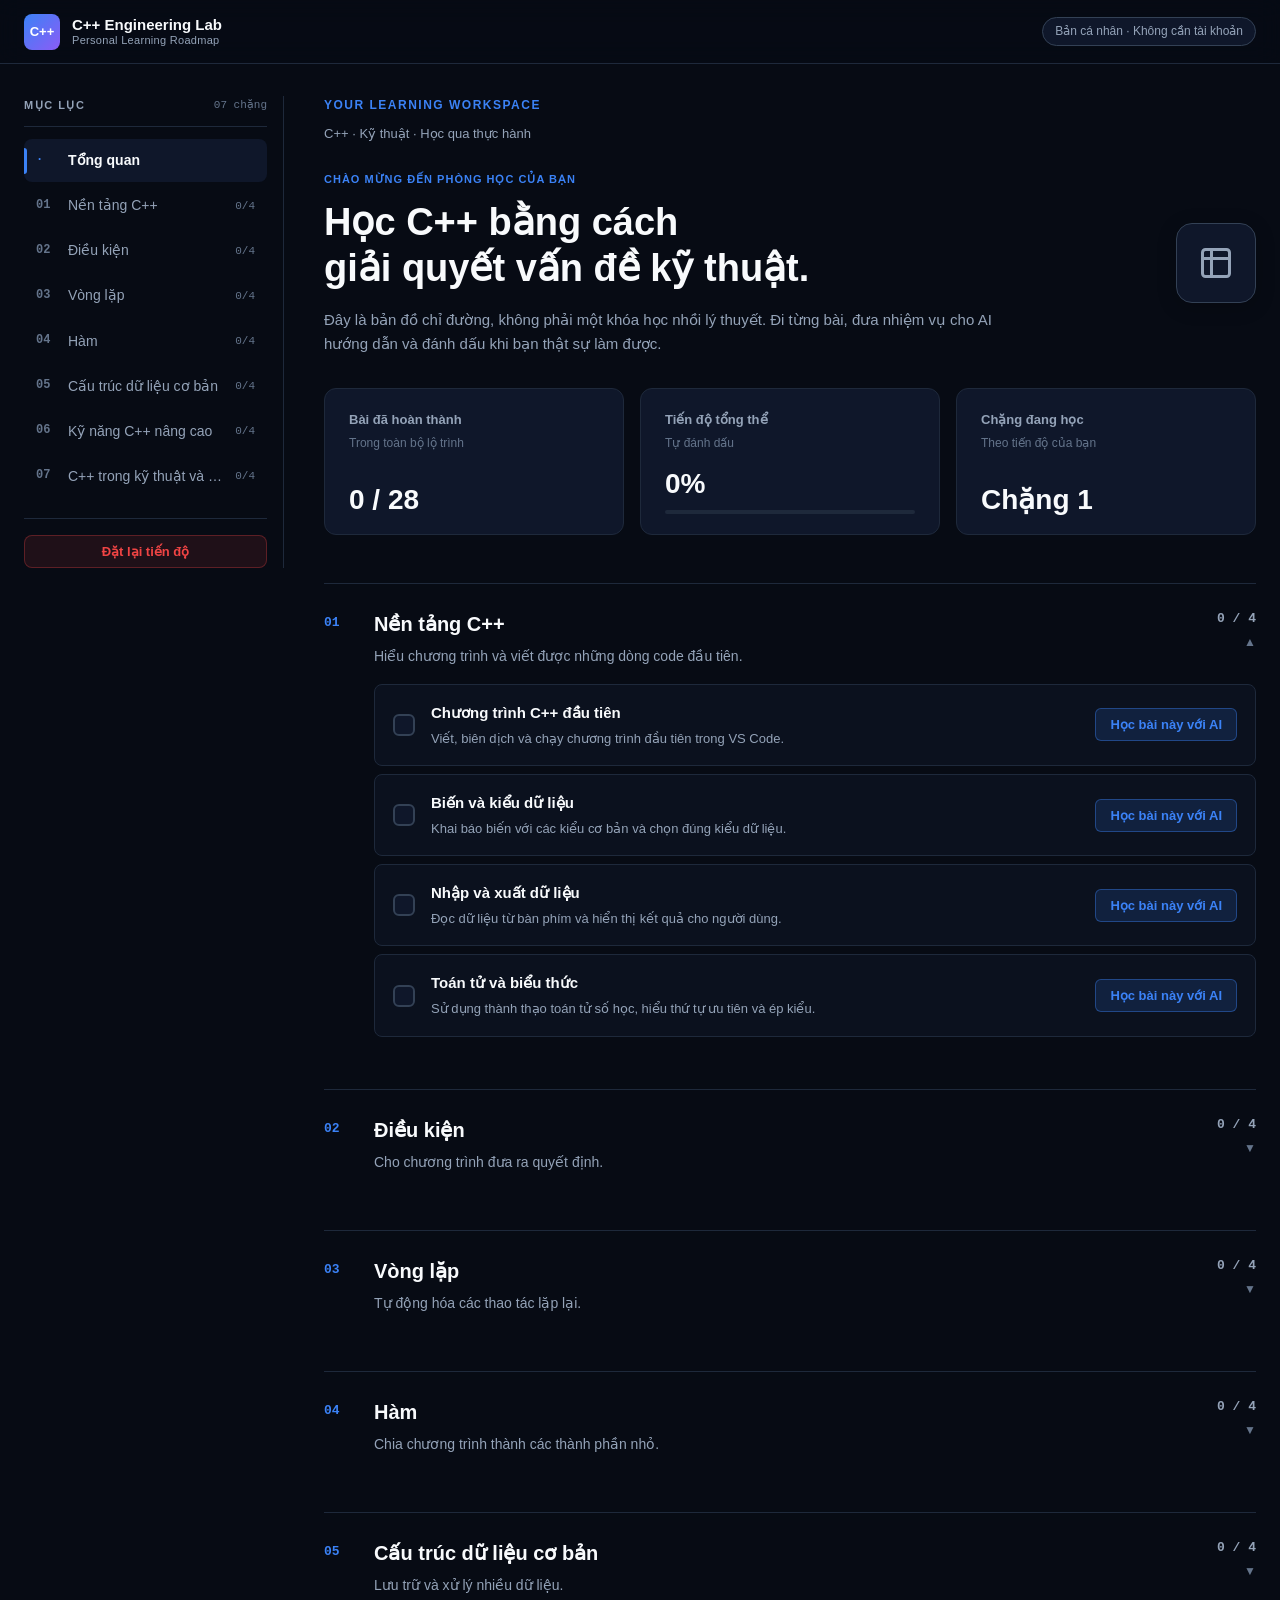
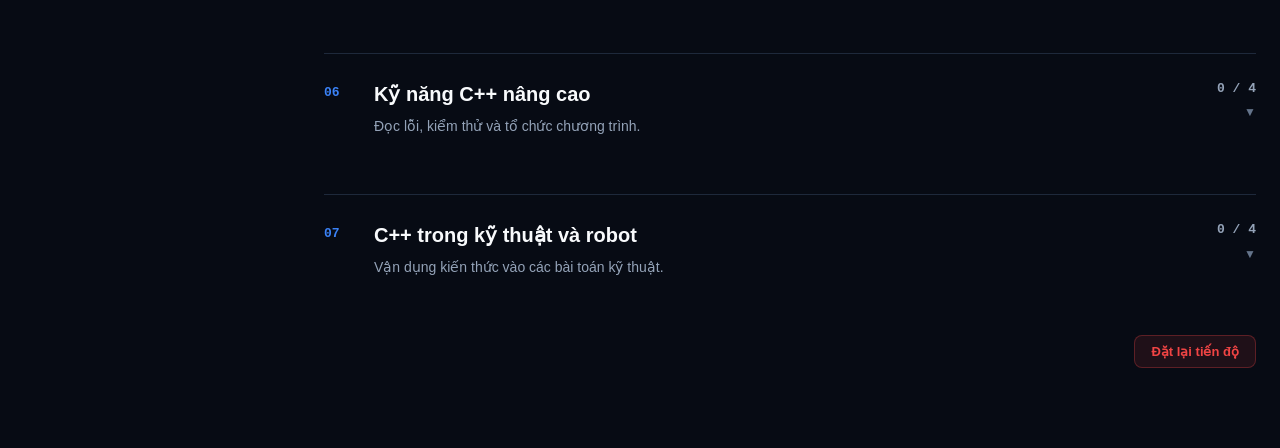
==== commit df249c44: "V3" ====
--- a/Study_C++/index.html
+++ b/Study_C++/index.html
@@ -4,36 +4,34 @@
 <meta charset="UTF-8" />
 <meta name="viewport" content="width=device-width, initial-scale=1.0" />
 <title>C++ Engineering Lab — Lộ trình học C++</title>
-<meta name="description" content="Lộ trình học C++ cá nhân từ nền tảng đến ứng dụng kỹ thuật." />
 
 <style>
 /* ============================================================
-   THEME — Dark only (Đã tăng độ tương phản)
+   THEME — Dark Navy Workspace
    ============================================================ */
 :root {
-  --bg: #0b1120;           /* Nền tối hơn, sâu hơn */
-  --bg-elevated: #111827;
-  --card: #1e293b;         /* Thẻ sáng hơn để tách biệt */
-  --card-hover: #27354f;
-  --border: #2e3c56;
-  --border-strong: #475569;
+  --bg: #070b14;           /* Nền xanh đen cực tối */
+  --bg-elevated: #0b111e;
+  --card: #0f172a;         /* Màu thẻ */
+  --card-hover: #162036;
+  --border: #1e293b;       /* Viền thẻ xanh xám */
+  --border-strong: #334155;
   
-  /* Chữ được làm sáng và rõ hơn */
-  --text: #f8fafc;         
-  --text-muted: #a1aebf;   
-  --text-dim: #738096;     
+  --text: #f8fafc;         /* Trắng sáng */
+  --text-muted: #94a3b8;   /* Xám xanh */
+  --text-dim: #64748b;
   
-  --accent: #60a5fa;
-  --accent-2: #a78bfa;
-  --accent-glow: rgba(96, 165, 250, 0.15);
-  --accent-line: rgba(96, 165, 250, 0.4);
-  --success: #34d399;
-  --success-bg: rgba(52, 211, 153, 0.12);
-  --danger: #f87171;
-  --danger-bg: rgba(248, 113, 113, 0.12);
+  --accent: #3b82f6;       /* Xanh dương chủ đạo */
+  --accent-2: #8b5cf6;
+  --accent-glow: rgba(59, 130, 246, 0.15);
+  --accent-line: rgba(59, 130, 246, 0.4);
+  --success: #10b981;
+  --success-bg: rgba(16, 185, 129, 0.1);
+  --danger: #ef4444;
+  --danger-bg: rgba(239, 68, 68, 0.1);
+  
   --radius: 12px;
   --radius-sm: 8px;
-  --shadow: 0 4px 24px rgba(0, 0, 0, 0.5);
   --header-h: 64px;
 }
 
@@ -47,10 +45,6 @@
   line-height: 1.65;
   min-height: 100vh;
   font-variant-numeric: tabular-nums;
-  background-image:
-    radial-gradient(ellipse 900px 500px at 20% -50px, rgba(96, 165, 250, 0.08), transparent),
-    radial-gradient(ellipse 900px 500px at 80% -50px, rgba(167, 139, 250, 0.06), transparent);
-  background-repeat: no-repeat;
 }
 
 /* ============================================================
@@ -61,7 +55,7 @@
   top: 0;
   z-index: 100;
   height: var(--header-h);
-  background: rgba(11, 17, 32, 0.85);
+  background: rgba(7, 11, 20, 0.85);
   backdrop-filter: blur(12px);
   -webkit-backdrop-filter: blur(12px);
   border-bottom: 1px solid var(--border);
@@ -74,49 +68,26 @@
   display: flex;
   align-items: center;
   justify-content: space-between;
-  gap: 20px;
-}
-.brand { display: flex; align-items: center; gap: 12px; min-width: 0; }
+}
+.brand { display: flex; align-items: center; gap: 12px; }
 .brand-mark {
-  width: 38px; height: 38px;
+  width: 36px; height: 36px;
   display: flex; align-items: center; justify-content: center;
-  border-radius: 9px;
+  border-radius: 8px;
   background: linear-gradient(135deg, var(--accent), var(--accent-2));
   color: #fff; font-weight: 800; font-size: 13px;
-  letter-spacing: -0.5px;
-  flex-shrink: 0;
-  box-shadow: 0 4px 14px var(--accent-glow);
-}
-.brand-text { display: flex; flex-direction: column; line-height: 1.2; min-width: 0; }
-.brand-name { font-weight: 700; font-size: 15px; color: var(--text); white-space: nowrap; overflow: hidden; text-overflow: ellipsis; }
+}
+.brand-text { display: flex; flex-direction: column; line-height: 1.2; }
+.brand-name { font-weight: 700; font-size: 15px; }
 .brand-sub { font-size: 11px; color: var(--text-muted); letter-spacing: 0.3px; }
 
-.header-mini-progress {
-  display: flex; align-items: center; gap: 12px;
-  padding: 6px 14px;
+.header-badge {
+  font-size: 12px;
+  color: var(--text-muted);
+  border: 1px solid var(--border-strong);
+  padding: 4px 12px;
+  border-radius: 999px;
   background: var(--card);
-  border: 1px solid var(--border);
-  border-radius: 999px;
-  flex-shrink: 0;
-}
-.header-mini-progress-text {
-  font-size: 12px; font-weight: 700;
-  color: var(--accent);
-  font-family: "SF Mono", Menlo, Consolas, monospace;
-  white-space: nowrap;
-}
-.header-mini-progress-bar {
-  width: 80px; height: 6px;
-  background: var(--bg);
-  border-radius: 999px;
-  overflow: hidden;
-  border: 1px solid var(--border);
-}
-.header-mini-progress-fill {
-  height: 100%; width: 0%;
-  background: linear-gradient(90deg, var(--accent), var(--accent-2));
-  border-radius: 999px;
-  transition: width 0.4s ease;
 }
 
 /* ============================================================
@@ -133,7 +104,7 @@
 }
 
 /* ============================================================
-   SIDEBAR / TOC (ĐÃ SỬA LỖI VIỀN XANH)
+   SIDEBAR / TOC
    ============================================================ */
 .toc {
   position: sticky;
@@ -145,549 +116,225 @@
   scrollbar-width: thin;
   scrollbar-color: var(--border-strong) transparent;
 }
-.toc::-webkit-scrollbar { width: 6px; }
-.toc::-webkit-scrollbar-track { background: transparent; }
-.toc::-webkit-scrollbar-thumb { background: var(--border-strong); border-radius: 3px; }
+.toc::-webkit-scrollbar { width: 4px; }
+.toc::-webkit-scrollbar-thumb { background: var(--border-strong); border-radius: 4px; }
 
 .toc-head {
   display: flex; align-items: center; justify-content: space-between;
-  margin-bottom: 12px;
-  padding-bottom: 12px;
+  margin-bottom: 12px; padding-bottom: 12px;
   border-bottom: 1px solid var(--border);
 }
-.toc-title {
-  font-size: 12px;
-  font-weight: 700;
-  text-transform: uppercase;
-  letter-spacing: 1.5px;
-  color: var(--text-muted);
-}
-.toc-count {
-  font-size: 11px;
-  color: var(--text-dim);
-  font-family: "SF Mono", Menlo, Consolas, monospace;
-}
+.toc-title { font-size: 11px; font-weight: 700; text-transform: uppercase; letter-spacing: 1.5px; color: var(--text-muted); }
+.toc-count { font-size: 11px; color: var(--text-dim); font-family: monospace; }
 
 .toc-nav { display: flex; flex-direction: column; gap: 2px; }
-
-/* Sửa lại toàn bộ nút mục lục */
 .toc-link {
   display: flex; align-items: center; gap: 12px;
-  padding: 10px 12px;
-  border-radius: 8px;
-  color: var(--text-muted);
-  text-decoration: none;
-  font-size: 14px; /* Tăng kích thước chữ */
-  transition: all 0.15s ease;
-  position: relative;
-}
-.toc-link:hover {
-  color: var(--text);
-  background: var(--card);
-}
-
-/* Hiệu ứng thanh dọc bên trái thay vì viền xanh bao quanh */
+  padding: 10px 12px; border-radius: 8px;
+  color: var(--text-muted); text-decoration: none; font-size: 14px;
+  transition: all 0.15s ease; position: relative;
+}
+.toc-link:hover { color: var(--text); background: var(--card); }
 .toc-link::before {
-  content: "";
-  position: absolute;
-  left: 0;
-  top: 20%;
-  height: 60%;
-  width: 3px;
-  background: transparent;
-  border-radius: 0 4px 4px 0;
-  transition: background 0.15s;
-}
-
-.toc-link.active {
-  color: var(--text);
-  background: var(--card);
-  font-weight: 600;
-}
-.toc-link.active::before {
-  background: var(--accent);
-}
+  content: ""; position: absolute; left: 0; top: 20%; height: 60%; width: 3px;
+  background: transparent; border-radius: 0 4px 4px 0; transition: background 0.15s;
+}
+.toc-link.active { color: var(--text); background: var(--card); font-weight: 600; }
+.toc-link.active::before { background: var(--accent); }
 .toc-link.active .toc-num { color: var(--accent); }
-
-.toc-num {
-  font-family: "SF Mono", Menlo, Consolas, monospace;
-  font-size: 12px;
-  font-weight: 700;
-  color: var(--text-dim);
-  flex-shrink: 0;
-  min-width: 20px;
-}
-.toc-name {
-  flex: 1;
-  min-width: 0;
-  overflow: hidden;
-  text-overflow: ellipsis;
-  white-space: nowrap;
-}
-.toc-progress {
-  font-family: "SF Mono", Menlo, Consolas, monospace;
-  font-size: 11px;
-  color: var(--text-dim);
-  flex-shrink: 0;
-}
+.toc-num { font-family: monospace; font-size: 12px; font-weight: 700; color: var(--text-dim); min-width: 20px; }
+.toc-name { flex: 1; overflow: hidden; text-overflow: ellipsis; white-space: nowrap; }
+.toc-progress { font-family: monospace; font-size: 11px; color: var(--text-dim); }
 .toc-link.active .toc-progress { color: var(--accent); }
-
-.toc-footer {
-  margin-top: 20px;
-  padding-top: 16px;
-  border-top: 1px solid var(--border);
-}
+.toc-footer { margin-top: 20px; padding-top: 16px; border-top: 1px solid var(--border); }
 
 /* ============================================================
    MAIN CONTENT
    ============================================================ */
 .main-content { min-width: 0; }
-.overview { margin-bottom: 56px; }
-
-.hero-badge {
-  display: inline-block;
-  padding: 6px 14px;
-  border-radius: 999px;
-  background: var(--accent-glow);
-  color: var(--accent);
-  font-size: 11px;
-  font-weight: 700;
-  letter-spacing: 1px;
-  text-transform: uppercase;
-  border: 1px solid var(--accent-line);
-  margin-bottom: 18px;
+
+/* Workspace Header */
+.workspace-header {
+  display: flex; justify-content: space-between; align-items: flex-end;
+  margin-bottom: 24px;
+}
+.workspace-title {
+  font-size: 12px; font-weight: 800; color: var(--accent);
+  text-transform: uppercase; letter-spacing: 1.5px; margin-bottom: 4px; display: block;
+}
+.workspace-sub {
+  font-size: 13px; color: var(--text-muted);
+}
+
+/* Hero Section */
+.hero {
+  display: flex; justify-content: space-between; align-items: center;
+  gap: 24px; margin-bottom: 32px;
+}
+.hero-text { max-width: 680px; }
+.hero-tag {
+  font-size: 11px; font-weight: 700; color: var(--accent);
+  text-transform: uppercase; letter-spacing: 1px; margin-bottom: 12px; display: block;
 }
 .hero h1 {
-  font-size: clamp(28px, 4vw, 42px);
-  font-weight: 800;
-  letter-spacing: -0.8px;
-  line-height: 1.2;
-  margin-bottom: 16px;
-  background: linear-gradient(135deg, var(--text) 40%, var(--accent) 100%);
-  -webkit-background-clip: text;
-  -webkit-text-fill-color: transparent;
-  background-clip: text;
-}
-.hero-desc {
-  max-width: 640px;
-  color: var(--text-muted);
-  font-size: 15px;
-  margin-bottom: 28px;
-  line-height: 1.7;
-}
-.hero-stats {
-  display: flex;
-  gap: 40px;
-  flex-wrap: wrap;
-  padding: 20px 0;
-  border-top: 1px solid var(--border);
-  border-bottom: 1px solid var(--border);
-}
-.stat { display: flex; flex-direction: column; gap: 4px; }
-.stat-value {
-  font-size: 28px;
-  font-weight: 800;
-  color: var(--accent);
-  font-family: "SF Mono", Menlo, Consolas, monospace;
-  line-height: 1;
-}
-.stat-label {
-  font-size: 12px;
-  color: var(--text-muted);
-  text-transform: uppercase;
-  letter-spacing: 1.2px;
-}
-
-/* Progress card */
-.progress-card {
-  margin-top: 24px;
-  background: var(--card);
-  border: 1px solid var(--border);
-  border-radius: var(--radius);
-  padding: 24px;
-  box-shadow: var(--shadow);
-}
-.progress-head {
-  display: flex; align-items: flex-start; justify-content: space-between;
-  gap: 16px; margin-bottom: 16px; flex-wrap: wrap;
-}
-.progress-head h2 { font-size: 16px; margin-bottom: 4px; font-weight: 700; color: var(--text); }
-.progress-head p { color: var(--text-muted); font-size: 14px; }
-.progress-percent {
-  font-size: 32px;
-  font-weight: 800;
-  color: var(--accent);
-  font-family: "SF Mono", Menlo, Consolas, monospace;
-  line-height: 1;
-}
-.progress-bar {
-  height: 8px;
-  background: var(--bg);
-  border-radius: 999px;
-  overflow: hidden;
-  border: 1px solid var(--border);
-  margin-bottom: 16px;
-}
-.progress-fill {
-  height: 100%; width: 0%;
-  background: linear-gradient(90deg, var(--accent), var(--accent-2));
-  border-radius: 999px;
+  font-size: clamp(28px, 4vw, 38px); font-weight: 800; line-height: 1.2;
+  margin-bottom: 16px; color: var(--text);
+}
+.hero p {
+  font-size: 15px; color: var(--text-muted); line-height: 1.6;
+}
+.hero-icon {
+  width: 80px; height: 80px; border-radius: 16px;
+  background: var(--card); border: 1px solid var(--border-strong);
+  display: flex; align-items: center; justify-content: center;
+  flex-shrink: 0; box-shadow: 0 4px 20px rgba(0,0,0,0.2);
+}
+.hero-icon svg { width: 36px; height: 36px; stroke: var(--text-muted); stroke-width: 2; fill: none; }
+
+/* Stats Cards */
+.stats-row {
+  display: grid; grid-template-columns: repeat(3, 1fr); gap: 16px;
+  margin-bottom: 48px;
+}
+.stat-card {
+  background: var(--card); border: 1px solid var(--border);
+  border-radius: var(--radius); padding: 20px 24px;
+  display: flex; flex-direction: column;
+}
+.stat-label { font-size: 13px; font-weight: 600; color: var(--text-muted); margin-bottom: 4px; }
+.stat-sub { font-size: 12px; color: var(--text-dim); margin-bottom: 16px; }
+.stat-value { font-size: 28px; font-weight: 800; color: var(--text); line-height: 1; margin-top: auto; }
+
+/* Custom Progress Bar inside Card 2 */
+.stat-progress-bar {
+  height: 4px; background: var(--border); border-radius: 99px; margin-top: 12px; overflow: hidden;
+}
+.stat-progress-fill {
+  height: 100%; width: 0%; background: var(--accent); border-radius: 99px;
   transition: width 0.4s ease;
 }
-.progress-actions { display: flex; justify-content: flex-end; }
 
 /* Buttons */
 .btn {
-  padding: 10px 16px;
-  border-radius: var(--radius-sm);
-  font-weight: 600;
-  font-size: 13.5px;
-  cursor: pointer;
-  border: 1px solid transparent;
-  transition: all 0.15s;
-  font-family: inherit;
-}
-.btn-danger {
-  background: var(--danger-bg);
-  color: var(--danger);
-  border: 1px solid rgba(248, 113, 113, 0.4);
-}
-.btn-danger:hover { background: rgba(248, 113, 113, 0.2); }
+  padding: 8px 16px; border-radius: var(--radius-sm); font-weight: 600; font-size: 13px;
+  cursor: pointer; border: 1px solid transparent; transition: all 0.15s; font-family: inherit;
+}
+.btn-danger { background: var(--danger-bg); color: var(--danger); border: 1px solid rgba(239,68,68,0.3); }
+.btn-danger:hover { background: rgba(239,68,68,0.2); }
 .btn-primary {
-  background: linear-gradient(135deg, var(--accent), var(--accent-2));
-  color: #fff;
-  border: none;
-  padding: 12px 20px;
-  font-size: 14.5px;
-  box-shadow: 0 4px 12px var(--accent-glow);
-}
-.btn-primary:hover { transform: translateY(-1px); box-shadow: 0 6px 18px var(--accent-glow); }
-.btn-primary.copied { background: var(--success); box-shadow: none; transform: none; }
+  background: var(--accent); color: #fff; border: none; padding: 10px 20px; font-size: 14px;
+}
+.btn-primary:hover { filter: brightness(1.1); }
+.btn-primary.copied { background: var(--success); }
 .btn-secondary {
-  background: var(--card);
-  color: var(--text);
-  border: 1px solid var(--border);
-  padding: 12px 20px;
-  font-size: 14.5px;
+  background: var(--card); color: var(--text); border: 1px solid var(--border);
+  padding: 10px 20px; font-size: 14px;
 }
 .btn-secondary:hover { background: var(--card-hover); }
 
 /* ============================================================
    STAGE SECTIONS
    ============================================================ */
-.stage-section {
-  scroll-margin-top: calc(var(--header-h) + 20px);
-  margin-bottom: 48px;
-}
-
+.stage-section { scroll-margin-top: calc(var(--header-h) + 20px); margin-bottom: 40px; }
 .stage-header {
-  display: flex;
-  align-items: flex-start;
-  gap: 18px;
-  padding: 24px 0 16px;
-  border-top: 1px solid var(--border);
-  cursor: pointer;
-  user-select: none;
-  transition: opacity 0.15s;
-}
-.stage-header:hover { opacity: 0.9; }
-
-.stage-num {
-  font-family: "SF Mono", Menlo, Consolas, monospace;
-  font-size: 13px;
-  font-weight: 700;
-  color: var(--accent);
-  letter-spacing: 0.5px;
-  padding-top: 4px;
-  flex-shrink: 0;
-  min-width: 32px;
-}
-.stage-info { flex: 1; min-width: 0; }
-.stage-info h2 {
-  font-size: 22px;
-  font-weight: 700;
-  letter-spacing: -0.3px;
-  margin-bottom: 6px;
-  line-height: 1.3;
-  color: var(--text);
-}
-.stage-info p {
-  font-size: 14px;
-  color: var(--text-muted);
-  max-width: 620px;
-}
-.stage-meta {
-  display: flex;
-  flex-direction: column;
-  align-items: flex-end;
-  gap: 6px;
-  flex-shrink: 0;
-}
-.stage-progress {
-  font-family: "SF Mono", Menlo, Consolas, monospace;
-  font-size: 13px;
-  font-weight: 700;
-  color: var(--text-muted);
-}
+  display: flex; align-items: flex-start; gap: 18px; padding: 24px 0 16px;
+  border-top: 1px solid var(--border); cursor: pointer; user-select: none;
+}
+.stage-header:hover .stage-info h2 { color: var(--accent); }
+.stage-num { font-family: monospace; font-size: 13px; font-weight: 700; color: var(--accent); padding-top: 4px; min-width: 32px; }
+.stage-info { flex: 1; }
+.stage-info h2 { font-size: 20px; font-weight: 700; margin-bottom: 4px; transition: color 0.15s; }
+.stage-info p { font-size: 14px; color: var(--text-muted); max-width: 620px; }
+.stage-meta { display: flex; flex-direction: column; align-items: flex-end; gap: 4px; }
+.stage-progress { font-family: monospace; font-size: 13px; font-weight: 700; color: var(--text-muted); }
 .stage-progress.done { color: var(--success); }
-.stage-chevron {
-  font-size: 12px;
-  color: var(--text-dim);
-  transition: transform 0.2s;
-}
-
-.stage-body {
-  display: none;
-  padding-left: 50px;
-}
+.stage-chevron { font-size: 12px; color: var(--text-dim); transition: transform 0.2s; }
+
+.stage-body { display: none; padding-left: 50px; }
 .stage-body.open { display: block; animation: fadeIn 0.25s ease; }
-
-@keyframes fadeIn {
-  from { opacity: 0; transform: translateY(-4px); }
-  to   { opacity: 1; transform: translateY(0); }
-}
-
-/* Lesson items */
-.lessons-list {
-  display: flex;
-  flex-direction: column;
-  gap: 10px;
-  padding-bottom: 12px;
-}
-
+@keyframes fadeIn { from { opacity: 0; transform: translateY(-4px); } to { opacity: 1; transform: translateY(0); } }
+
+/* Lesson Items */
+.lessons-list { display: flex; flex-direction: column; gap: 8px; padding-bottom: 12px; }
 .lesson {
-  display: flex;
-  align-items: center;
-  gap: 16px;
-  padding: 16px 18px;
-  background: var(--bg-elevated);
-  border: 1px solid var(--border);
-  border-radius: var(--radius-sm);
-  transition: all 0.15s;
+  display: flex; align-items: center; gap: 16px; padding: 16px 18px;
+  background: var(--bg-elevated); border: 1px solid var(--border);
+  border-radius: var(--radius-sm); transition: all 0.15s;
 }
 .lesson:hover { border-color: var(--border-strong); }
-.lesson.completed {
-  background: var(--success-bg);
-  border-color: rgba(52, 211, 153, 0.3);
-}
-.lesson.completed .lesson-info h3 {
-  text-decoration: line-through;
-  color: var(--text-muted);
-}
-
-.lesson-check {
-  display: flex;
-  align-items: center;
-  cursor: pointer;
-  flex-shrink: 0;
-  position: relative;
-  width: 22px;
-  height: 22px;
-}
-.lesson-check input {
-  position: absolute;
-  opacity: 0;
-  width: 100%;
-  height: 100%;
-  margin: 0;
-  cursor: pointer;
-}
+.lesson.completed { background: var(--success-bg); border-color: rgba(16,185,129,0.3); }
+.lesson.completed .lesson-info h3 { text-decoration: line-through; color: var(--text-muted); }
+
+.lesson-check { display: flex; align-items: center; cursor: pointer; position: relative; width: 22px; height: 22px; flex-shrink: 0; }
+.lesson-check input { position: absolute; opacity: 0; width: 100%; height: 100%; cursor: pointer; }
 .checkmark {
-  width: 22px;
-  height: 22px;
-  border: 2px solid var(--border-strong);
-  border-radius: 6px;
-  display: flex;
-  align-items: center;
-  justify-content: center;
-  background: var(--card);
-  transition: all 0.15s;
-  pointer-events: none;
+  width: 22px; height: 22px; border: 2px solid var(--border-strong); border-radius: 6px;
+  display: flex; align-items: center; justify-content: center; background: var(--card);
+  transition: all 0.15s; pointer-events: none;
 }
 .checkmark::after {
-  content: "";
-  width: 4px;
-  height: 9px;
-  border: solid #fff;
-  border-width: 0 2px 2px 0;
-  transform: rotate(45deg) scale(0);
-  transition: transform 0.15s;
-  margin-top: -2px;
-}
-.lesson-check input:checked + .checkmark {
-  background: var(--success);
-  border-color: var(--success);
-}
-.lesson-check input:checked + .checkmark::after {
-  transform: rotate(45deg) scale(1);
-}
+  content: ""; width: 4px; height: 9px; border: solid #fff; border-width: 0 2px 2px 0;
+  transform: rotate(45deg) scale(0); transition: transform 0.15s; margin-top: -2px;
+}
+.lesson-check input:checked + .checkmark { background: var(--success); border-color: var(--success); }
+.lesson-check input:checked + .checkmark::after { transform: rotate(45deg) scale(1); }
 
 .lesson-info { flex: 1; min-width: 0; }
-.lesson-info h3 {
-  font-size: 15px;
-  font-weight: 600;
-  margin-bottom: 4px;
-  line-height: 1.4;
-  color: var(--text);
-}
-.lesson-info p {
-  font-size: 13px;
-  color: var(--text-muted);
-  line-height: 1.5;
-}
+.lesson-info h3 { font-size: 15px; font-weight: 600; margin-bottom: 2px; color: var(--text); }
+.lesson-info p { font-size: 13px; color: var(--text-muted); }
 
 .lesson-btn {
-  flex-shrink: 0;
-  padding: 8px 14px;
-  border-radius: 6px;
-  border: 1px solid var(--accent-line);
-  background: var(--accent-glow);
-  color: var(--accent);
-  font-size: 13px;
-  font-weight: 600;
-  cursor: pointer;
-  transition: all 0.15s;
-  font-family: inherit;
-  white-space: nowrap;
-}
-.lesson-btn:hover {
-  background: rgba(96, 165, 250, 0.25);
-  border-color: var(--accent);
-}
+  flex-shrink: 0; padding: 8px 14px; border-radius: 6px;
+  border: 1px solid var(--accent-line); background: var(--accent-glow);
+  color: var(--accent); font-size: 13px; font-weight: 600; cursor: pointer;
+  transition: all 0.15s; font-family: inherit;
+}
+.lesson-btn:hover { background: rgba(59,130,246,0.25); border-color: var(--accent); }
 
 /* ============================================================
    MODAL
    ============================================================ */
-.modal {
-  display: none;
-  position: fixed;
-  inset: 0;
-  z-index: 1000;
-  background: rgba(0, 0, 0, 0.8);
-  padding: 20px;
-  align-items: center;
-  justify-content: center;
-  backdrop-filter: blur(6px);
-}
+.modal { display: none; position: fixed; inset: 0; z-index: 1000; background: rgba(0,0,0,0.8); padding: 20px; align-items: center; justify-content: center; backdrop-filter: blur(4px); }
 .modal.open { display: flex; }
-
 .modal-content {
-  background: var(--bg-elevated);
-  border: 1px solid var(--border);
-  border-radius: var(--radius);
-  width: 100%;
-  max-width: 840px;
-  max-height: 92vh;
-  display: flex;
-  flex-direction: column;
-  padding: 24px;
-  box-shadow: var(--shadow);
-  animation: fadeIn 0.2s ease;
-}
-.modal-header {
-  display: flex; align-items: center; justify-content: space-between;
-  gap: 16px; margin-bottom: 8px;
-}
+  background: var(--bg-elevated); border: 1px solid var(--border); border-radius: var(--radius);
+  width: 100%; max-width: 820px; max-height: 92vh; display: flex; flex-direction: column;
+  padding: 24px; animation: fadeIn 0.2s ease;
+}
+.modal-header { display: flex; align-items: center; justify-content: space-between; gap: 16px; margin-bottom: 8px; }
 .modal-header h3 { font-size: 18px; font-weight: 700; color: var(--text); }
-.modal-close {
-  background: none; border: none; color: var(--text-muted);
-  font-size: 28px; line-height: 1; cursor: pointer;
-  padding: 0 8px; border-radius: 6px; transition: all 0.15s;
-  font-family: inherit;
-}
-.modal-close:hover { color: var(--text); background: var(--card); }
-.modal-hint {
-  font-size: 13px;
-  color: var(--text-muted);
-  margin-bottom: 16px;
-}
+.modal-close { background: none; border: none; color: var(--text-muted); font-size: 28px; cursor: pointer; }
+.modal-hint { font-size: 13px; color: var(--text-muted); margin-bottom: 16px; }
 .prompt-textarea {
-  flex: 1;
-  min-height: 340px;
-  max-height: 55vh;
-  width: 100%;
-  resize: vertical;
-  padding: 16px;
-  background: var(--bg);
-  border: 1px solid var(--border);
-  border-radius: var(--radius-sm);
-  color: var(--text);
-  font-family: "SF Mono", Menlo, Consolas, "Courier New", monospace;
-  font-size: 13px;
-  line-height: 1.6;
-  outline: none;
+  flex: 1; min-height: 320px; max-height: 55vh; width: 100%; resize: vertical;
+  padding: 16px; background: var(--bg); border: 1px solid var(--border); border-radius: var(--radius-sm);
+  color: var(--text); font-family: monospace; font-size: 13px; line-height: 1.6; outline: none;
 }
 .prompt-textarea:focus { border-color: var(--accent); }
-.modal-actions {
-  display: flex; gap: 12px; justify-content: flex-end;
-  margin-top: 16px; flex-wrap: wrap;
-}
-
-/* ============================================================
-   FOOTER
-   ============================================================ */
-.site-footer {
-  border-top: 1px solid var(--border);
-  padding: 32px 24px;
-  text-align: center;
-  color: var(--text-muted);
-  font-size: 13.5px;
-}
-.footer-muted {
-  font-size: 12px;
-  margin-top: 6px;
-  color: var(--text-dim);
-}
+.modal-actions { display: flex; gap: 12px; justify-content: flex-end; margin-top: 16px; }
 
 /* ============================================================
    RESPONSIVE
    ============================================================ */
 @media (max-width: 960px) {
-  .app-layout {
-    grid-template-columns: 1fr;
-    gap: 24px;
-    padding: 24px 16px 60px;
-  }
-  .toc {
-    position: static;
-    max-height: none;
-    overflow: visible;
-    border-right: none;
-    border-bottom: 1px solid var(--border);
-    padding-right: 0;
-    padding-bottom: 20px;
-  }
-  .toc-nav {
-    display: grid;
-    grid-template-columns: repeat(2, 1fr);
-    gap: 6px;
-  }
-  .toc-link { padding: 8px 10px; font-size: 13px; }
-  .toc-name { font-size: 13px; }
+  .app-layout { grid-template-columns: 1fr; gap: 24px; padding: 24px 16px 60px; }
+  .toc { position: static; max-height: none; border-right: none; border-bottom: 1px solid var(--border); padding-right: 0; padding-bottom: 20px; }
+  .toc-nav { display: grid; grid-template-columns: repeat(2, 1fr); gap: 6px; }
   .toc-progress { display: none; }
   .toc-footer { display: none; }
-
-  .stage-info h2 { font-size: 20px; }
   .stage-body { padding-left: 0; }
-  .stage-header { gap: 12px; padding: 20px 0 12px; }
+  .stats-row { grid-template-columns: 1fr; }
+  .hero { flex-direction: column; align-items: flex-start; }
+  .hero-icon { display: none; }
 }
 
 @media (max-width: 640px) {
-  .header-mini-progress-bar { display: none; }
-  .brand-sub { display: none; }
+  .header-badge { display: none; }
   .toc-nav { grid-template-columns: 1fr; }
-  .lesson {
-    flex-wrap: wrap;
-    align-items: flex-start;
-    padding: 14px;
-  }
+  .lesson { flex-wrap: wrap; padding: 14px; }
   .lesson-info { flex-basis: calc(100% - 38px); }
   .lesson-btn { width: 100%; margin-top: 8px; text-align: center; }
   .modal-content { padding: 16px; }
-  .prompt-textarea { min-height: 240px; }
-  .progress-card { padding: 20px; }
-  .hero h1 { font-size: 26px; }
-  .hero-desc { font-size: 14.5px; }
 }
 </style>
 </head>
@@ -703,12 +350,7 @@
         <span class="brand-sub">Personal Learning Roadmap</span>
       </div>
     </div>
-    <div class="header-mini-progress">
-      <span class="header-mini-progress-text" id="header-progress-text">0 / 28</span>
-      <div class="header-mini-progress-bar">
-        <div class="header-mini-progress-fill" id="header-progress-fill"></div>
-      </div>
-    </div>
+    <div class="header-badge">Bản cá nhân · Không cần tài khoản</div>
   </div>
 </header>
 
@@ -727,52 +369,67 @@
 
   <!-- MAIN -->
   <main class="main-content">
-    <section id="overview" class="overview">
-      <div class="hero">
-        <span class="hero-badge">Roadmap · C++ Engineering</span>
-        <h1>Học C++ để giải quyết<br/>những vấn đề kỹ thuật.</h1>
-        <p class="hero-desc">
-          Một lộ trình có cấu trúc từ nền tảng C++ đến ứng dụng cảm biến, động cơ và robot.
-          AI đảm nhiệm việc giảng dạy, VS Code là nơi thực hành, website này theo dõi tiến độ của bạn.
-        </p>
-        <div class="hero-stats">
-          <div class="stat"><span class="stat-value">07</span><span class="stat-label">Chặng</span></div>
-          <div class="stat"><span class="stat-value">28</span><span class="stat-label">Bài học</span></div>
-          <div class="stat"><span class="stat-value">100%</span><span class="stat-label">Thực hành</span></div>
+    
+    <!-- NEW HERO SECTION -->
+    <div class="workspace-header">
+      <div>
+        <span class="workspace-title">YOUR LEARNING WORKSPACE</span>
+        <span class="workspace-sub">C++ · Kỹ thuật · Học qua thực hành</span>
+      </div>
+    </div>
+
+    <div class="hero" id="overview">
+      <div class="hero-text">
+        <span class="hero-tag">CHÀO MỪNG ĐẾN PHÒNG HỌC CỦA BẠN</span>
+        <h1>Học C++ bằng cách<br>giải quyết vấn đề kỹ thuật.</h1>
+        <p>Đây là bản đồ chỉ đường, không phải một khóa học nhồi lý thuyết. Đi từng bài, đưa nhiệm vụ cho AI hướng dẫn và đánh dấu khi bạn thật sự làm được.</p>
+      </div>
+      <div class="hero-icon">
+        <!-- Icon 4 ô vuông -->
+        <svg viewBox="0 0 24 24">
+          <path d="M9 3H5a2 2 0 0 0-2 2v4m6-6h10a2 2 0 0 1 2 2v4M9 3v18m0 0h10a2 2 0 0 0 2-2V9M9 21H5a2 2 0 0 1-2-2V9m0 0h18" stroke-linecap="round" stroke-linejoin="round"/>
+        </svg>
+      </div>
+    </div>
+
+    <!-- NEW STATS CARDS -->
+    <div class="stats-row">
+      <div class="stat-card">
+        <div class="stat-label">Bài đã hoàn thành</div>
+        <div class="stat-sub">Trong toàn bộ lộ trình</div>
+        <div class="stat-value" id="stat-done">0 / 28</div>
+      </div>
+      <div class="stat-card">
+        <div class="stat-label">Tiến độ tổng thể</div>
+        <div class="stat-sub">Tự đánh dấu</div>
+        <div class="stat-value" id="stat-pct">0%</div>
+        <div class="stat-progress-bar">
+          <div class="stat-progress-fill" id="stat-progress-fill"></div>
         </div>
       </div>
-
-      <div class="progress-card">
-        <div class="progress-head">
-          <div>
-            <h2>Tiến độ tổng thể</h2>
-            <p id="progress-text">0/28 bài đã hoàn thành</p>
-          </div>
-          <div class="progress-percent" id="progress-percent">0%</div>
-        </div>
-        <div class="progress-bar">
-          <div class="progress-fill" id="progress-fill"></div>
-        </div>
-        <div class="progress-actions">
-          <button id="reset-btn" class="btn btn-danger">Đặt lại tiến độ</button>
-        </div>
+      <div class="stat-card">
+        <div class="stat-label">Chặng đang học</div>
+        <div class="stat-sub">Theo tiến độ của bạn</div>
+        <div class="stat-value" id="stat-current-stage">Chặng 1</div>
       </div>
-    </section>
-
+    </div>
+
+    <!-- ROADMAP -->
     <div id="stages-container"></div>
+    
+    <!-- Nút reset dưới đáy cho mobile -->
+    <div style="margin-top: 32px; display: flex; justify-content: flex-end;">
+      <button id="reset-btn" class="btn btn-danger">Đặt lại tiến độ</button>
+    </div>
+
   </main>
 </div>
 
-<footer class="site-footer">
-  <p>C++ Engineering Lab — Website cá nhân quản lý lộ trình học C++.</p>
-  <p class="footer-muted">Tiến độ được lưu trên trình duyệt của bạn. Không có máy chủ, không có tài khoản.</p>
-</footer>
-
-<div id="ai-modal" class="modal" role="dialog" aria-modal="true" aria-labelledby="modal-title">
+<div id="ai-modal" class="modal" role="dialog" aria-modal="true">
   <div class="modal-content">
     <div class="modal-header">
       <h3 id="modal-title">Học bài với AI</h3>
-      <button id="modal-close" class="modal-close" aria-label="Đóng">&times;</button>
+      <button id="modal-close" class="modal-close">&times;</button>
     </div>
     <p class="modal-hint">Bạn có thể chỉnh sửa prompt bên dưới trước khi sao chép. Sau đó dán vào ChatGPT, DeepSeek hoặc AI bạn muốn dùng.</p>
     <textarea id="prompt-text" class="prompt-textarea" spellcheck="false"></textarea>
@@ -787,8 +444,7 @@
 /* DỮ LIỆU LỘ TRÌNH */
 const ROADMAP = [
   {
-    id: 'stage-1', title: 'Nền tảng C++',
-    description: 'Hiểu chương trình và viết được những dòng code đầu tiên.',
+    id: 'stage-1', title: 'Nền tảng C++', description: 'Hiểu chương trình và viết được những dòng code đầu tiên.',
     lessons: [
       { id: 'bai-1', title: 'Chương trình C++ đầu tiên', desc: 'Viết, biên dịch và chạy chương trình đầu tiên trong VS Code.', goal: 'Hiểu cấu trúc tối thiểu của một chương trình C++, biết cách biên dịch và chạy trong VS Code.', concepts: ['Cấu trúc #include <iostream>','Hàm int main()','Lệnh std::cout để in ra màn hình','Dấu chấm phẩy và return 0'], practice: 'Viết chương trình in ra 3 dòng: tên của bạn, một dòng trống, và câu "Mục tiêu: trở thành kỹ sư C++."' },
       { id: 'bai-2', title: 'Biến và kiểu dữ liệu', desc: 'Khai báo biến với các kiểu cơ bản và chọn đúng kiểu dữ liệu.', goal: 'Biết khai báo biến với các kiểu cơ bản, phân biệt kiểu số nguyên, số thực, ký tự, logic và chuỗi.', concepts: ['int cho số nguyên','double cho số thực','char cho ký tự','bool cho giá trị đúng/sai','std::string cho chuỗi ký tự','Quy tắc đặt tên biến'], practice: 'Khai báo các biến: double nhietDo = 36.5; int soCamBien = 8; bool ketNoi = true; std::string tenThietBi = "ESP32"; sau đó in tất cả ra màn hình.' },
@@ -797,8 +453,7 @@
     ]
   },
   {
-    id: 'stage-2', title: 'Điều kiện',
-    description: 'Cho chương trình đưa ra quyết định.',
+    id: 'stage-2', title: 'Điều kiện', description: 'Cho chương trình đưa ra quyết định.',
     lessons: [
       { id: 'bai-5', title: 'if và else', desc: 'Ra quyết định trong chương trình dựa trên điều kiện.', goal: 'Viết được cấu trúc if / else if / else để rẽ nhánh chương trình theo điều kiện.', concepts: ['Cú pháp if (điều_kiện) { ... }','else if để kiểm tra nhiều trường hợp','else cho trường hợp còn lại','Khối lệnh với dấu ngoặc nhọn'], practice: 'Nhập phần trăm pin (0–100). In "Đầy" nếu > 80, "Ổn" nếu từ 20 đến 80, "Yếu" nếu < 20.' },
       { id: 'bai-6', title: 'Toán tử so sánh và logic', desc: 'Kết hợp nhiều điều kiện với &&, ||, !.', goal: 'Sử dụng thành thạo toán tử so sánh và toán tử logic để diễn đạt điều kiện phức tạp.', concepts: ['So sánh: ==, !=, <, >, <=, >=','Logic: && (và), || (hoặc), ! (phủ định)','Kết hợp nhiều điều kiện','Ngắn mạch trong biểu thức logic'], practice: 'Nhập nhiệt độ (°C), dòng điện (A), mã lỗi (0 hoặc 1). In "Động cơ được phép chạy" nếu nhiệt độ < 60 VÀ dòng điện < 5 VÀ mã lỗi == 0. Ngược lại in "Động cơ bị khóa".' },
@@ -807,8 +462,7 @@
     ]
   },
   {
-    id: 'stage-3', title: 'Vòng lặp',
-    description: 'Tự động hóa các thao tác lặp lại.',
+    id: 'stage-3', title: 'Vòng lặp', description: 'Tự động hóa các thao tác lặp lại.',
     lessons: [
       { id: 'bai-9', title: 'Vòng lặp for', desc: 'Lặp lại công việc khi biết trước số lần.', goal: 'Viết vòng lặp for với biến đếm, điều kiện dừng và bước nhảy đúng.', concepts: ['Cú pháp for (khởi_tạo; điều_kiện; bước_nhảy)','Biến đếm và phạm vi','Lặp xuôi và lặp ngược'], practice: 'In bảng chuyển đổi nhiệt độ từ 0°C đến 100°C, mỗi 10°C một dòng, kèm giá trị quy đổi °F = °C × 9/5 + 32.' },
       { id: 'bai-10', title: 'Vòng lặp while', desc: 'Lặp theo điều kiện, không biết trước số lần.', goal: 'Sử dụng while và do-while khi số lần lặp không xác định trước.', concepts: ['Cú pháp while (điều_kiện)','do-while luôn chạy ít nhất một lần','Cập nhật biến điều kiện để tránh lặp vô hạn'], practice: 'Mô phỏng sạc pin: bắt đầu 0%, mỗi phút tăng 5%, dừng khi đạt 100%. In phần trăm mỗi phút cho đến khi đầy.' },
@@ -817,8 +471,7 @@
     ]
   },
   {
-    id: 'stage-4', title: 'Hàm',
-    description: 'Chia chương trình thành các thành phần nhỏ.',
+    id: 'stage-4', title: 'Hàm', description: 'Chia chương trình thành các thành phần nhỏ.',
     lessons: [
       { id: 'bai-13', title: 'Tạo và gọi hàm', desc: 'Chia chương trình thành các khối tái sử dụng.', goal: 'Biết khai báo hàm, gọi hàm và tổ chức code thành các khối nhỏ.', concepts: ['Cú pháp khai báo hàm','Hàm void không trả về giá trị','Gọi hàm trong main'], practice: 'Viết ba hàm: inLoiChao(), inDuongKe(), inThongBao(std::string). Gọi cả ba trong main để in một khung thông báo hoàn chỉnh.' },
       { id: 'bai-14', title: 'Tham số và giá trị trả về', desc: 'Truyền dữ liệu vào hàm và nhận kết quả trả về.', goal: 'Biết truyền tham số và trả về giá trị với kiểu dữ liệu phù hợp.', concepts: ['Tham số hình thức và đối số','Từ khóa return','Kiểu trả về phù hợp'], practice: 'Viết hàm double congSuat(double U, double I) trả về P = U × I, và hàm double dienTro(double U, double I) trả về R = U / I. Gọi và in kết quả.' },
@@ -827,8 +480,7 @@
     ]
   },
   {
-    id: 'stage-5', title: 'Cấu trúc dữ liệu cơ bản',
-    description: 'Lưu trữ và xử lý nhiều dữ liệu.',
+    id: 'stage-5', title: 'Cấu trúc dữ liệu cơ bản', description: 'Lưu trữ và xử lý nhiều dữ liệu.',
     lessons: [
       { id: 'bai-17', title: 'Mảng (Array)', desc: 'Lưu nhiều giá trị cùng loại và duyệt qua chúng.', goal: 'Khai báo mảng, truy cập phần tử theo chỉ số, duyệt mảng bằng vòng lặp.', concepts: ['Khai báo mảng: double a[10]','Chỉ số từ 0 đến n-1','Duyệt mảng bằng vòng lặp','sizeof để tính số phần tử'], practice: 'Khai báo mảng double nhietDo[10] và nhập 10 giá trị từ bàn phím. In tất cả giá trị và đếm xem có bao nhiêu giá trị vượt quá 50°C.' },
       { id: 'bai-18', title: 'Chuỗi (String)', desc: 'Xử lý văn bản: nối, so sánh, đếm ký tự.', goal: 'Sử dụng std::string để lưu và xử lý văn bản: độ dài, truy cập ký tự, nối chuỗi.', concepts: ['Khai báo std::string','Hàm .size() và .length()','Truy cập ký tự bằng chỉ số','Nối chuỗi bằng dấu +'], practice: 'Đọc tên thiết bị dạng chuỗi. In độ dài chuỗi, in từng ký tự trên một dòng, và đếm số nguyên âm (a, e, i, o, u).' },
@@ -837,8 +489,7 @@
     ]
   },
   {
-    id: 'stage-6', title: 'Kỹ năng C++ nâng cao',
-    description: 'Đọc lỗi, kiểm thử và tổ chức chương trình.',
+    id: 'stage-6', title: 'Kỹ năng C++ nâng cao', description: 'Đọc lỗi, kiểm thử và tổ chức chương trình.',
     lessons: [
       { id: 'bai-21', title: 'Đọc và sửa lỗi', desc: 'Đọc hiểu thông báo lỗi và sửa lỗi hiệu quả.', goal: 'Đọc thông báo lỗi biên dịch, xác định dòng gây lỗi và sửa đúng nguyên nhân.', concepts: ['Lỗi biên dịch và lỗi runtime','Đọc thông báo lỗi từ trên xuống và từ dưới lên','Print debug để kiểm tra giá trị biến','Các lỗi phổ biến: thiếu ;, sai kiểu, biến chưa khởi tạo'], practice: 'Cho một chương trình có 3 lỗi: thiếu dấu chấm phẩy, sai kiểu dữ liệu, biến chưa khởi tạo. Tìm và sửa từng lỗi, giải thích nguyên nhân của mỗi lỗi.' },
       { id: 'bai-22', title: 'Kiểm thử chương trình', desc: 'Kiểm tra chương trình hoạt động đúng ở nhiều trường hợp.', goal: 'Biết viết test case, kiểm tra giá trị biên và giá trị đặc biệt.', concepts: ['Test case và kết quả mong đợi','Giá trị biên (0, âm, rất lớn)','Kiểm tra đầu ra bằng mắt hoặc assert','Ghi chú kết quả kiểm thử'], practice: 'Viết hàm double trungBinh(double a, double b, double c). Viết 5 test case (gồm 0, số âm, số rất lớn), in kết quả từng test case và so sánh với kết quả mong đợi.' },
@@ -847,8 +498,7 @@
     ]
   },
   {
-    id: 'stage-7', title: 'C++ trong kỹ thuật và robot',
-    description: 'Vận dụng kiến thức vào các bài toán kỹ thuật.',
+    id: 'stage-7', title: 'C++ trong kỹ thuật và robot', description: 'Vận dụng kiến thức vào các bài toán kỹ thuật.',
     lessons: [
       { id: 'bai-25', title: 'Mô phỏng dữ liệu cảm biến', desc: 'Tạo dữ liệu giả lập để kiểm tra logic chương trình.', goal: 'Biết sinh dữ liệu ngẫu nhiên để mô phỏng cảm biến và kiểm tra thuật toán trước khi có phần cứng thật.', concepts: ['Hàm rand() và srand()','Sinh số ngẫu nhiên trong khoảng','Mô phỏng nhiễu cảm biến','Kiểm tra logic trên dữ liệu giả lập'], practice: 'Viết chương trình sinh 20 giá trị nhiệt độ ngẫu nhiên trong khoảng 20–100°C. In tất cả giá trị và đếm số giá trị vượt quá 70°C.' },
       { id: 'bai-26', title: 'Logic robot dò line', desc: 'Xây dựng logic điều khiển robot dò line đơn giản.', goal: 'Xây dựng bảng quyết định cho robot dò line dựa trên tổ hợp tín hiệu hai cảm biến.', concepts: ['Đọc tín hiệu cảm biến (0/1)','Bảng trạng thái quyết định','Điều khiển động cơ trái/phải','Xử lý trường hợp đặc biệt'], practice: 'Mô phỏng robot có 2 cảm biến (trái, phải). Đọc tổ hợp tín hiệu và in lệnh tương ứng: (0,0) đi thẳng, (0,1) rẽ phải, (1,0) rẽ trái, (1,1) dừng. Lặp lại cho 10 lần đọc.' },
@@ -962,7 +612,7 @@
     section.dataset.stageId = stage.id;
     section.innerHTML = `
       <div class="stage-header" role="button" tabindex="0" aria-expanded="false">
-        <span class="stage-num">§ ${num}</span>
+        <span class="stage-num">${num}</span>
         <div class="stage-info">
           <h2>${escapeHtml(stage.title)}</h2>
           <p>${escapeHtml(stage.description)}</p>
@@ -1071,12 +721,25 @@
   const done = completedCount();
   const pct = total === 0 ? 0 : Math.round((done / total) * 100);
 
-  document.getElementById('header-progress-text').textContent = `${done} / ${total}`;
-  document.getElementById('header-progress-fill').style.width = `${pct}%`;
-  document.getElementById('progress-text').textContent = `${done}/${total} bài đã hoàn thành`;
-  document.getElementById('progress-percent').textContent = `${pct}%`;
-  document.getElementById('progress-fill').style.width = `${pct}%`;
-
+  // Cập nhật các thẻ Stats mới
+  document.getElementById('stat-done').textContent = `${done} / ${total}`;
+  document.getElementById('stat-pct').textContent = `${pct}%`;
+  document.getElementById('stat-progress-fill').style.width = `${pct}%`;
+
+  // Xác định chặng đang học
+  let currentStageName = "Chặng 1";
+  for (let i = 0; i < ROADMAP.length; i++) {
+    const stage = ROADMAP[i];
+    const stageDone = stage.lessons.filter(l => progress[l.id]).length;
+    if (stageDone < stage.lessons.length) {
+      currentStageName = `Chặng ${i + 1}`;
+      break;
+    }
+  }
+  if (done === total && total > 0) currentStageName = "Hoàn thành";
+  document.getElementById('stat-current-stage').textContent = currentStageName;
+
+  // Cập nhật tiến độ từng chặng (cho sidebar và section)
   ROADMAP.forEach(stage => {
     const sd = stage.lessons.filter(l => progress[l.id]).length;
     const st = stage.lessons.length;
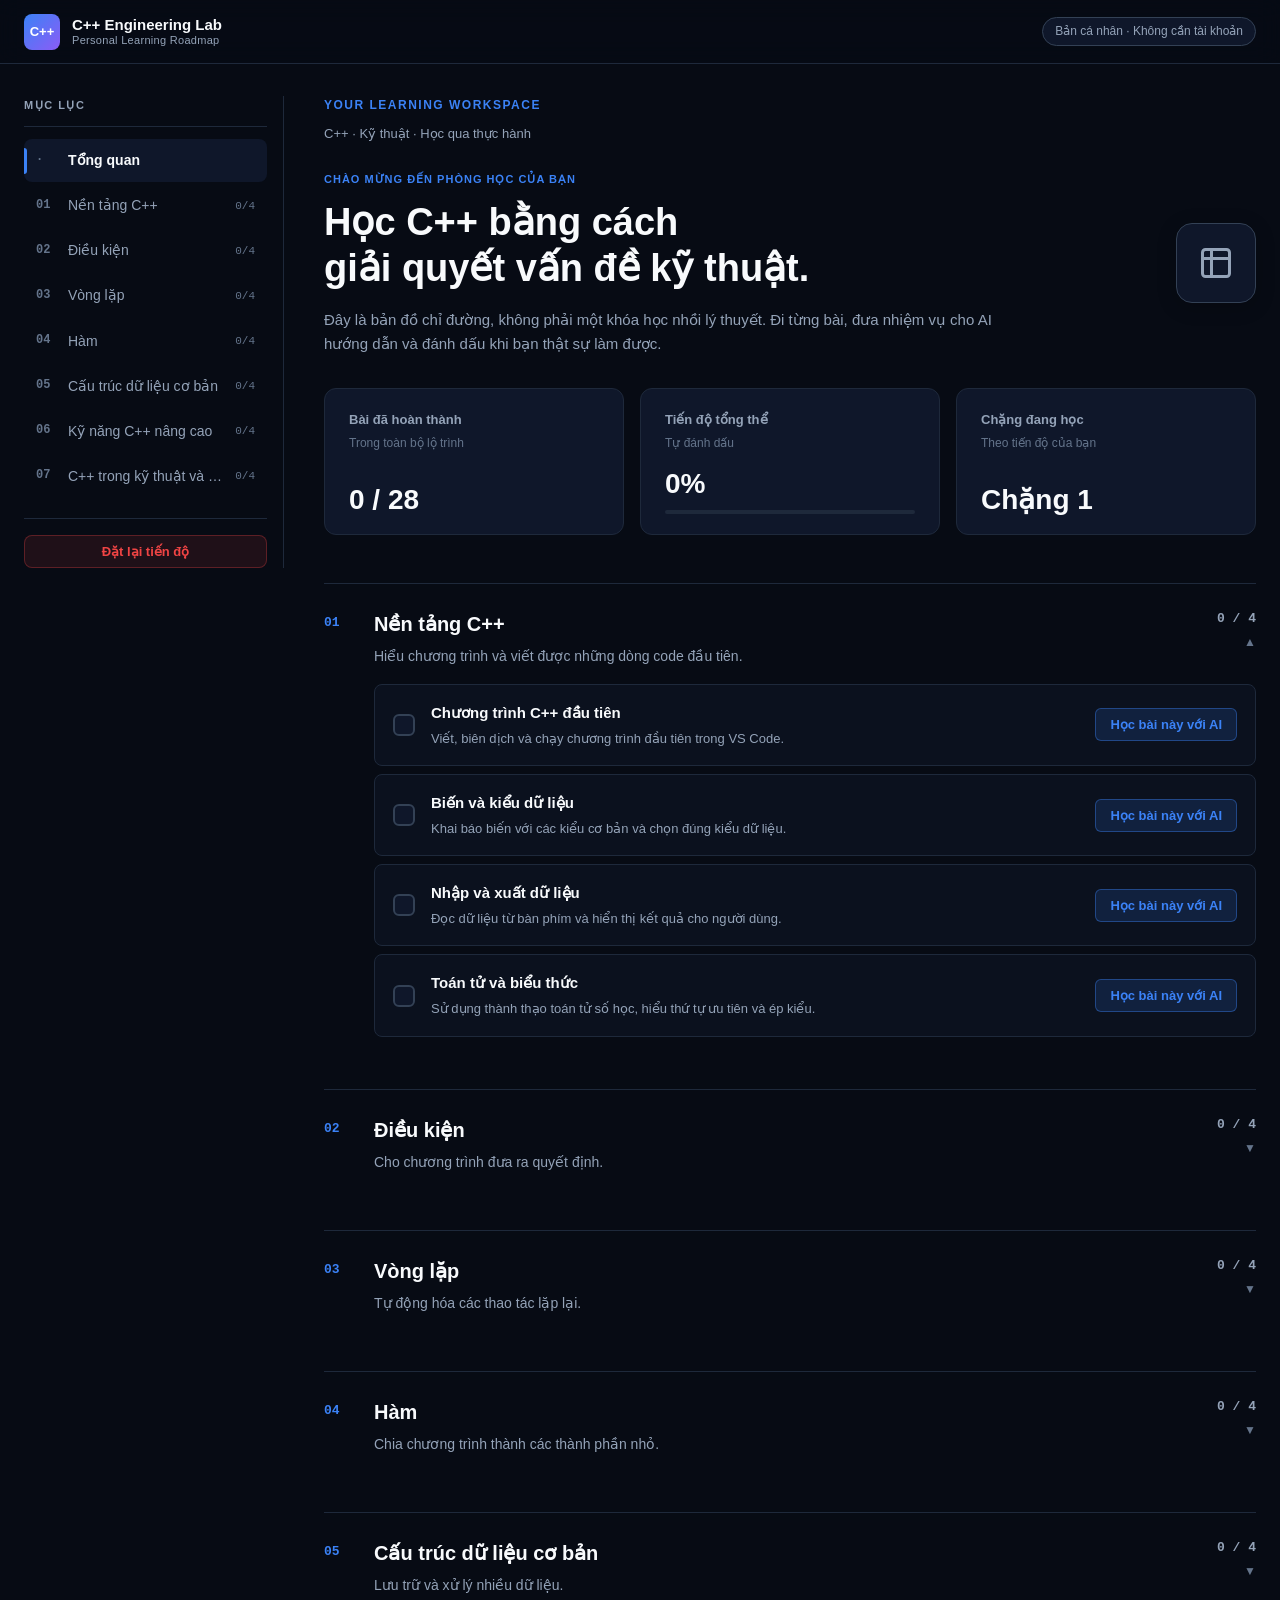
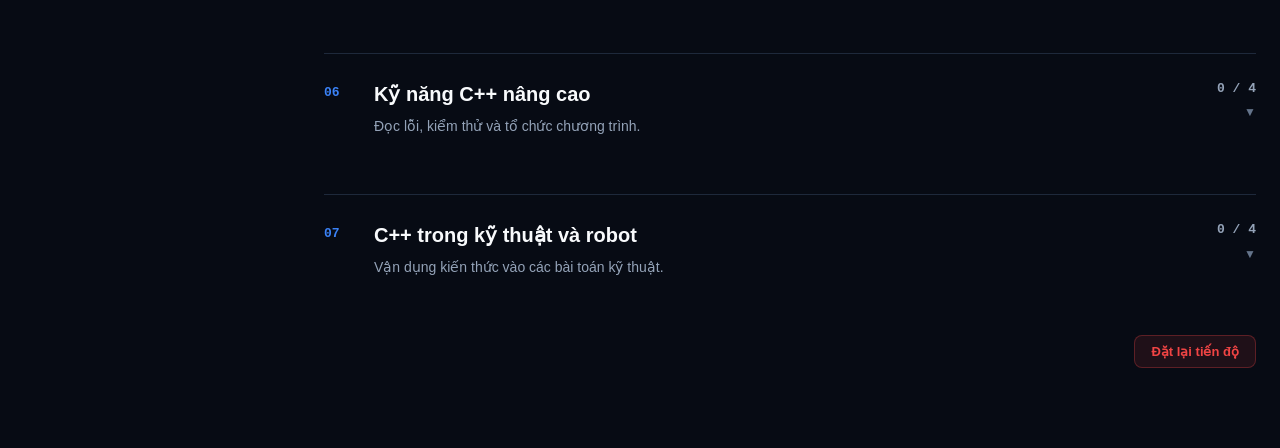
==== commit aa427315: "V3.2" ====
--- a/Study_C++/index.html
+++ b/Study_C++/index.html
@@ -10,18 +10,16 @@
    THEME — Dark Navy Workspace
    ============================================================ */
 :root {
-  --bg: #070b14;           /* Nền xanh đen cực tối */
+  --bg: #070b14;
   --bg-elevated: #0b111e;
-  --card: #0f172a;         /* Màu thẻ */
+  --card: #0f172a;
   --card-hover: #162036;
-  --border: #1e293b;       /* Viền thẻ xanh xám */
+  --border: #1e293b;
   --border-strong: #334155;
-  
-  --text: #f8fafc;         /* Trắng sáng */
-  --text-muted: #94a3b8;   /* Xám xanh */
+  --text: #f8fafc;
+  --text-muted: #94a3b8;
   --text-dim: #64748b;
-  
-  --accent: #3b82f6;       /* Xanh dương chủ đạo */
+  --accent: #3b82f6;
   --accent-2: #8b5cf6;
   --accent-glow: rgba(59, 130, 246, 0.15);
   --accent-line: rgba(59, 130, 246, 0.4);
@@ -29,7 +27,6 @@
   --success-bg: rgba(16, 185, 129, 0.1);
   --danger: #ef4444;
   --danger-bg: rgba(239, 68, 68, 0.1);
-  
   --radius: 12px;
   --radius-sm: 8px;
   --header-h: 64px;
@@ -47,92 +44,52 @@
   font-variant-numeric: tabular-nums;
 }
 
-/* ============================================================
-   HEADER
-   ============================================================ */
+/* HEADER */
 .site-header {
-  position: sticky;
-  top: 0;
-  z-index: 100;
-  height: var(--header-h);
-  background: rgba(7, 11, 20, 0.85);
-  backdrop-filter: blur(12px);
-  -webkit-backdrop-filter: blur(12px);
+  position: sticky; top: 0; z-index: 100; height: var(--header-h);
+  background: rgba(7, 11, 20, 0.85); backdrop-filter: blur(12px);
   border-bottom: 1px solid var(--border);
 }
 .header-inner {
-  max-width: 1360px;
-  margin: 0 auto;
-  padding: 0 24px;
-  height: 100%;
-  display: flex;
-  align-items: center;
-  justify-content: space-between;
+  max-width: 1360px; margin: 0 auto; padding: 0 24px; height: 100%;
+  display: flex; align-items: center; justify-content: space-between;
 }
 .brand { display: flex; align-items: center; gap: 12px; }
 .brand-mark {
-  width: 36px; height: 36px;
-  display: flex; align-items: center; justify-content: center;
-  border-radius: 8px;
-  background: linear-gradient(135deg, var(--accent), var(--accent-2));
+  width: 36px; height: 36px; display: flex; align-items: center; justify-content: center;
+  border-radius: 8px; background: linear-gradient(135deg, var(--accent), var(--accent-2));
   color: #fff; font-weight: 800; font-size: 13px;
 }
 .brand-text { display: flex; flex-direction: column; line-height: 1.2; }
 .brand-name { font-weight: 700; font-size: 15px; }
 .brand-sub { font-size: 11px; color: var(--text-muted); letter-spacing: 0.3px; }
-
 .header-badge {
-  font-size: 12px;
-  color: var(--text-muted);
-  border: 1px solid var(--border-strong);
-  padding: 4px 12px;
-  border-radius: 999px;
-  background: var(--card);
-}
-
-/* ============================================================
-   LAYOUT
-   ============================================================ */
+  font-size: 12px; color: var(--text-muted); border: 1px solid var(--border-strong);
+  padding: 4px 12px; border-radius: 999px; background: var(--card);
+}
+
+/* LAYOUT */
 .app-layout {
-  max-width: 1360px;
-  margin: 0 auto;
-  padding: 32px 24px 80px;
-  display: grid;
-  grid-template-columns: 260px 1fr;
-  gap: 40px;
-  align-items: start;
-}
-
-/* ============================================================
-   SIDEBAR / TOC
-   ============================================================ */
+  max-width: 1360px; margin: 0 auto; padding: 32px 24px 80px;
+  display: grid; grid-template-columns: 260px 1fr; gap: 40px; align-items: start;
+}
+
+/* SIDEBAR */
 .toc {
-  position: sticky;
-  top: calc(var(--header-h) + 24px);
-  max-height: calc(100vh - var(--header-h) - 48px);
-  overflow-y: auto;
-  border-right: 1px solid var(--border);
-  padding-right: 16px;
-  scrollbar-width: thin;
-  scrollbar-color: var(--border-strong) transparent;
-}
-.toc::-webkit-scrollbar { width: 4px; }
-.toc::-webkit-scrollbar-thumb { background: var(--border-strong); border-radius: 4px; }
-
+  position: sticky; top: calc(var(--header-h) + 24px);
+  max-height: calc(100vh - var(--header-h) - 48px); overflow-y: auto;
+  border-right: 1px solid var(--border); padding-right: 16px;
+}
 .toc-head {
   display: flex; align-items: center; justify-content: space-between;
-  margin-bottom: 12px; padding-bottom: 12px;
-  border-bottom: 1px solid var(--border);
+  margin-bottom: 12px; padding-bottom: 12px; border-bottom: 1px solid var(--border);
 }
 .toc-title { font-size: 11px; font-weight: 700; text-transform: uppercase; letter-spacing: 1.5px; color: var(--text-muted); }
-.toc-count { font-size: 11px; color: var(--text-dim); font-family: monospace; }
-
 .toc-nav { display: flex; flex-direction: column; gap: 2px; }
 .toc-link {
-  display: flex; align-items: center; gap: 12px;
-  padding: 10px 12px; border-radius: 8px;
-  color: var(--text-muted); text-decoration: none; font-size: 14px;
-  transition: all 0.15s ease; position: relative;
+  display: flex; align-items: center; gap: 12px; padding: 10px 12px;
+  border-radius: 8px; color: var(--text-muted); text-decoration: none;
+  font-size: 14px; transition: all 0.15s ease; position: relative;
 }
 .toc-link:hover { color: var(--text); background: var(--card); }
 .toc-link::before {
@@ -141,105 +98,52 @@
 }
 .toc-link.active { color: var(--text); background: var(--card); font-weight: 600; }
 .toc-link.active::before { background: var(--accent); }
-.toc-link.active .toc-num { color: var(--accent); }
 .toc-num { font-family: monospace; font-size: 12px; font-weight: 700; color: var(--text-dim); min-width: 20px; }
 .toc-name { flex: 1; overflow: hidden; text-overflow: ellipsis; white-space: nowrap; }
 .toc-progress { font-family: monospace; font-size: 11px; color: var(--text-dim); }
-.toc-link.active .toc-progress { color: var(--accent); }
 .toc-footer { margin-top: 20px; padding-top: 16px; border-top: 1px solid var(--border); }
 
-/* ============================================================
-   MAIN CONTENT
-   ============================================================ */
+/* MAIN CONTENT */
 .main-content { min-width: 0; }
-
-/* Workspace Header */
-.workspace-header {
-  display: flex; justify-content: space-between; align-items: flex-end;
-  margin-bottom: 24px;
-}
-.workspace-title {
-  font-size: 12px; font-weight: 800; color: var(--accent);
-  text-transform: uppercase; letter-spacing: 1.5px; margin-bottom: 4px; display: block;
-}
-.workspace-sub {
-  font-size: 13px; color: var(--text-muted);
-}
-
-/* Hero Section */
-.hero {
-  display: flex; justify-content: space-between; align-items: center;
-  gap: 24px; margin-bottom: 32px;
-}
+.workspace-header { display: flex; justify-content: space-between; align-items: flex-end; margin-bottom: 24px; }
+.workspace-title { font-size: 12px; font-weight: 800; color: var(--accent); text-transform: uppercase; letter-spacing: 1.5px; margin-bottom: 4px; display: block; }
+.workspace-sub { font-size: 13px; color: var(--text-muted); }
+
+/* Hero */
+.hero { display: flex; justify-content: space-between; align-items: center; gap: 24px; margin-bottom: 32px; }
 .hero-text { max-width: 680px; }
-.hero-tag {
-  font-size: 11px; font-weight: 700; color: var(--accent);
-  text-transform: uppercase; letter-spacing: 1px; margin-bottom: 12px; display: block;
-}
-.hero h1 {
-  font-size: clamp(28px, 4vw, 38px); font-weight: 800; line-height: 1.2;
-  margin-bottom: 16px; color: var(--text);
-}
-.hero p {
-  font-size: 15px; color: var(--text-muted); line-height: 1.6;
-}
+.hero-tag { font-size: 11px; font-weight: 700; color: var(--accent); text-transform: uppercase; letter-spacing: 1px; margin-bottom: 12px; display: block; }
+.hero h1 { font-size: clamp(28px, 4vw, 38px); font-weight: 800; line-height: 1.2; margin-bottom: 16px; color: var(--text); }
+.hero p { font-size: 15px; color: var(--text-muted); line-height: 1.6; }
 .hero-icon {
-  width: 80px; height: 80px; border-radius: 16px;
-  background: var(--card); border: 1px solid var(--border-strong);
-  display: flex; align-items: center; justify-content: center;
+  width: 80px; height: 80px; border-radius: 16px; background: var(--card);
+  border: 1px solid var(--border-strong); display: flex; align-items: center; justify-content: center;
   flex-shrink: 0; box-shadow: 0 4px 20px rgba(0,0,0,0.2);
 }
 .hero-icon svg { width: 36px; height: 36px; stroke: var(--text-muted); stroke-width: 2; fill: none; }
 
-/* Stats Cards */
-.stats-row {
-  display: grid; grid-template-columns: repeat(3, 1fr); gap: 16px;
-  margin-bottom: 48px;
-}
-.stat-card {
-  background: var(--card); border: 1px solid var(--border);
-  border-radius: var(--radius); padding: 20px 24px;
-  display: flex; flex-direction: column;
-}
+/* Stats */
+.stats-row { display: grid; grid-template-columns: repeat(3, 1fr); gap: 16px; margin-bottom: 48px; }
+.stat-card { background: var(--card); border: 1px solid var(--border); border-radius: var(--radius); padding: 20px 24px; display: flex; flex-direction: column; }
 .stat-label { font-size: 13px; font-weight: 600; color: var(--text-muted); margin-bottom: 4px; }
 .stat-sub { font-size: 12px; color: var(--text-dim); margin-bottom: 16px; }
 .stat-value { font-size: 28px; font-weight: 800; color: var(--text); line-height: 1; margin-top: auto; }
-
-/* Custom Progress Bar inside Card 2 */
-.stat-progress-bar {
-  height: 4px; background: var(--border); border-radius: 99px; margin-top: 12px; overflow: hidden;
-}
-.stat-progress-fill {
-  height: 100%; width: 0%; background: var(--accent); border-radius: 99px;
-  transition: width 0.4s ease;
-}
+.stat-progress-bar { height: 4px; background: var(--border); border-radius: 99px; margin-top: 12px; overflow: hidden; }
+.stat-progress-fill { height: 100%; width: 0%; background: var(--accent); border-radius: 99px; transition: width 0.4s ease; }
 
 /* Buttons */
-.btn {
-  padding: 8px 16px; border-radius: var(--radius-sm); font-weight: 600; font-size: 13px;
-  cursor: pointer; border: 1px solid transparent; transition: all 0.15s; font-family: inherit;
-}
+.btn { padding: 8px 16px; border-radius: var(--radius-sm); font-weight: 600; font-size: 13px; cursor: pointer; border: 1px solid transparent; transition: all 0.15s; font-family: inherit; }
 .btn-danger { background: var(--danger-bg); color: var(--danger); border: 1px solid rgba(239,68,68,0.3); }
 .btn-danger:hover { background: rgba(239,68,68,0.2); }
-.btn-primary {
-  background: var(--accent); color: #fff; border: none; padding: 10px 20px; font-size: 14px;
-}
+.btn-primary { background: var(--accent); color: #fff; border: none; padding: 10px 20px; font-size: 14px; }
 .btn-primary:hover { filter: brightness(1.1); }
 .btn-primary.copied { background: var(--success); }
-.btn-secondary {
-  background: var(--card); color: var(--text); border: 1px solid var(--border);
-  padding: 10px 20px; font-size: 14px;
-}
+.btn-secondary { background: var(--card); color: var(--text); border: 1px solid var(--border); padding: 10px 20px; font-size: 14px; }
 .btn-secondary:hover { background: var(--card-hover); }
 
-/* ============================================================
-   STAGE SECTIONS
-   ============================================================ */
+/* Stages */
 .stage-section { scroll-margin-top: calc(var(--header-h) + 20px); margin-bottom: 40px; }
-.stage-header {
-  display: flex; align-items: flex-start; gap: 18px; padding: 24px 0 16px;
-  border-top: 1px solid var(--border); cursor: pointer; user-select: none;
-}
+.stage-header { display: flex; align-items: flex-start; gap: 18px; padding: 24px 0 16px; border-top: 1px solid var(--border); cursor: pointer; user-select: none; }
 .stage-header:hover .stage-info h2 { color: var(--accent); }
 .stage-num { font-family: monospace; font-size: 13px; font-weight: 700; color: var(--accent); padding-top: 4px; min-width: 32px; }
 .stage-info { flex: 1; }
@@ -249,98 +153,61 @@
 .stage-progress { font-family: monospace; font-size: 13px; font-weight: 700; color: var(--text-muted); }
 .stage-progress.done { color: var(--success); }
 .stage-chevron { font-size: 12px; color: var(--text-dim); transition: transform 0.2s; }
-
 .stage-body { display: none; padding-left: 50px; }
 .stage-body.open { display: block; animation: fadeIn 0.25s ease; }
 @keyframes fadeIn { from { opacity: 0; transform: translateY(-4px); } to { opacity: 1; transform: translateY(0); } }
 
-/* Lesson Items */
+/* Lessons */
 .lessons-list { display: flex; flex-direction: column; gap: 8px; padding-bottom: 12px; }
-.lesson {
-  display: flex; align-items: center; gap: 16px; padding: 16px 18px;
-  background: var(--bg-elevated); border: 1px solid var(--border);
-  border-radius: var(--radius-sm); transition: all 0.15s;
-}
+.lesson { display: flex; align-items: center; gap: 16px; padding: 16px 18px; background: var(--bg-elevated); border: 1px solid var(--border); border-radius: var(--radius-sm); transition: all 0.15s; }
 .lesson:hover { border-color: var(--border-strong); }
 .lesson.completed { background: var(--success-bg); border-color: rgba(16,185,129,0.3); }
 .lesson.completed .lesson-info h3 { text-decoration: line-through; color: var(--text-muted); }
-
 .lesson-check { display: flex; align-items: center; cursor: pointer; position: relative; width: 22px; height: 22px; flex-shrink: 0; }
 .lesson-check input { position: absolute; opacity: 0; width: 100%; height: 100%; cursor: pointer; }
-.checkmark {
-  width: 22px; height: 22px; border: 2px solid var(--border-strong); border-radius: 6px;
-  display: flex; align-items: center; justify-content: center; background: var(--card);
-  transition: all 0.15s; pointer-events: none;
-}
-.checkmark::after {
-  content: ""; width: 4px; height: 9px; border: solid #fff; border-width: 0 2px 2px 0;
-  transform: rotate(45deg) scale(0); transition: transform 0.15s; margin-top: -2px;
-}
+.checkmark { width: 22px; height: 22px; border: 2px solid var(--border-strong); border-radius: 6px; display: flex; align-items: center; justify-content: center; background: var(--card); transition: all 0.15s; pointer-events: none; }
+.checkmark::after { content: ""; width: 4px; height: 9px; border: solid #fff; border-width: 0 2px 2px 0; transform: rotate(45deg) scale(0); transition: transform 0.15s; margin-top: -2px; }
 .lesson-check input:checked + .checkmark { background: var(--success); border-color: var(--success); }
 .lesson-check input:checked + .checkmark::after { transform: rotate(45deg) scale(1); }
-
 .lesson-info { flex: 1; min-width: 0; }
 .lesson-info h3 { font-size: 15px; font-weight: 600; margin-bottom: 2px; color: var(--text); }
 .lesson-info p { font-size: 13px; color: var(--text-muted); }
-
-.lesson-btn {
-  flex-shrink: 0; padding: 8px 14px; border-radius: 6px;
-  border: 1px solid var(--accent-line); background: var(--accent-glow);
-  color: var(--accent); font-size: 13px; font-weight: 600; cursor: pointer;
-  transition: all 0.15s; font-family: inherit;
-}
+.lesson-btn { flex-shrink: 0; padding: 8px 14px; border-radius: 6px; border: 1px solid var(--accent-line); background: var(--accent-glow); color: var(--accent); font-size: 13px; font-weight: 600; cursor: pointer; transition: all 0.15s; font-family: inherit; }
 .lesson-btn:hover { background: rgba(59,130,246,0.25); border-color: var(--accent); }
 
-/* ============================================================
-   MODAL
-   ============================================================ */
+/* Modal */
 .modal { display: none; position: fixed; inset: 0; z-index: 1000; background: rgba(0,0,0,0.8); padding: 20px; align-items: center; justify-content: center; backdrop-filter: blur(4px); }
 .modal.open { display: flex; }
-.modal-content {
-  background: var(--bg-elevated); border: 1px solid var(--border); border-radius: var(--radius);
-  width: 100%; max-width: 820px; max-height: 92vh; display: flex; flex-direction: column;
-  padding: 24px; animation: fadeIn 0.2s ease;
-}
+.modal-content { background: var(--bg-elevated); border: 1px solid var(--border); border-radius: var(--radius); width: 100%; max-width: 820px; max-height: 92vh; display: flex; flex-direction: column; padding: 24px; animation: fadeIn 0.2s ease; }
 .modal-header { display: flex; align-items: center; justify-content: space-between; gap: 16px; margin-bottom: 8px; }
 .modal-header h3 { font-size: 18px; font-weight: 700; color: var(--text); }
 .modal-close { background: none; border: none; color: var(--text-muted); font-size: 28px; cursor: pointer; }
-.modal-hint { font-size: 13px; color: var(--text-muted); margin-bottom: 16px; }
-.prompt-textarea {
-  flex: 1; min-height: 320px; max-height: 55vh; width: 100%; resize: vertical;
-  padding: 16px; background: var(--bg); border: 1px solid var(--border); border-radius: var(--radius-sm);
-  color: var(--text); font-family: monospace; font-size: 13px; line-height: 1.6; outline: none;
-}
+.modal-hint { font-size: 13px; color: var(--text-muted); margin-bottom: 16px; line-height: 1.5; }
+.prompt-textarea { flex: 1; min-height: 320px; max-height: 55vh; width: 100%; resize: vertical; padding: 16px; background: var(--bg); border: 1px solid var(--border); border-radius: var(--radius-sm); color: var(--text); font-family: monospace; font-size: 13px; line-height: 1.6; outline: none; }
 .prompt-textarea:focus { border-color: var(--accent); }
 .modal-actions { display: flex; gap: 12px; justify-content: flex-end; margin-top: 16px; }
 
-/* ============================================================
-   RESPONSIVE
-   ============================================================ */
 @media (max-width: 960px) {
   .app-layout { grid-template-columns: 1fr; gap: 24px; padding: 24px 16px 60px; }
   .toc { position: static; max-height: none; border-right: none; border-bottom: 1px solid var(--border); padding-right: 0; padding-bottom: 20px; }
   .toc-nav { display: grid; grid-template-columns: repeat(2, 1fr); gap: 6px; }
-  .toc-progress { display: none; }
   .toc-footer { display: none; }
   .stage-body { padding-left: 0; }
   .stats-row { grid-template-columns: 1fr; }
   .hero { flex-direction: column; align-items: flex-start; }
   .hero-icon { display: none; }
 }
-
 @media (max-width: 640px) {
   .header-badge { display: none; }
   .toc-nav { grid-template-columns: 1fr; }
   .lesson { flex-wrap: wrap; padding: 14px; }
   .lesson-info { flex-basis: calc(100% - 38px); }
   .lesson-btn { width: 100%; margin-top: 8px; text-align: center; }
-  .modal-content { padding: 16px; }
 }
 </style>
 </head>
 <body>
 
-<!-- HEADER -->
 <header class="site-header">
   <div class="header-inner">
     <div class="brand">
@@ -355,11 +222,9 @@
 </header>
 
 <div class="app-layout">
-  <!-- SIDEBAR / TOC -->
   <aside class="toc">
     <div class="toc-head">
       <span class="toc-title">Mục lục</span>
-      <span class="toc-count">07 chặng</span>
     </div>
     <nav class="toc-nav" id="toc-nav"></nav>
     <div class="toc-footer">
@@ -367,10 +232,7 @@
     </div>
   </aside>
 
-  <!-- MAIN -->
   <main class="main-content">
-    
-    <!-- NEW HERO SECTION -->
     <div class="workspace-header">
       <div>
         <span class="workspace-title">YOUR LEARNING WORKSPACE</span>
@@ -385,14 +247,10 @@
         <p>Đây là bản đồ chỉ đường, không phải một khóa học nhồi lý thuyết. Đi từng bài, đưa nhiệm vụ cho AI hướng dẫn và đánh dấu khi bạn thật sự làm được.</p>
       </div>
       <div class="hero-icon">
-        <!-- Icon 4 ô vuông -->
-        <svg viewBox="0 0 24 24">
-          <path d="M9 3H5a2 2 0 0 0-2 2v4m6-6h10a2 2 0 0 1 2 2v4M9 3v18m0 0h10a2 2 0 0 0 2-2V9M9 21H5a2 2 0 0 1-2-2V9m0 0h18" stroke-linecap="round" stroke-linejoin="round"/>
-        </svg>
-      </div>
-    </div>
-
-    <!-- NEW STATS CARDS -->
+        <svg viewBox="0 0 24 24"><path d="M9 3H5a2 2 0 0 0-2 2v4m6-6h10a2 2 0 0 1 2 2v4M9 3v18m0 0h10a2 2 0 0 0 2-2V9M9 21H5a2 2 0 0 1-2-2V9m0 0h18" stroke-linecap="round" stroke-linejoin="round"/></svg>
+      </div>
+    </div>
+
     <div class="stats-row">
       <div class="stat-card">
         <div class="stat-label">Bài đã hoàn thành</div>
@@ -403,9 +261,7 @@
         <div class="stat-label">Tiến độ tổng thể</div>
         <div class="stat-sub">Tự đánh dấu</div>
         <div class="stat-value" id="stat-pct">0%</div>
-        <div class="stat-progress-bar">
-          <div class="stat-progress-fill" id="stat-progress-fill"></div>
-        </div>
+        <div class="stat-progress-bar"><div class="stat-progress-fill" id="stat-progress-fill"></div></div>
       </div>
       <div class="stat-card">
         <div class="stat-label">Chặng đang học</div>
@@ -414,14 +270,11 @@
       </div>
     </div>
 
-    <!-- ROADMAP -->
     <div id="stages-container"></div>
     
-    <!-- Nút reset dưới đáy cho mobile -->
     <div style="margin-top: 32px; display: flex; justify-content: flex-end;">
       <button id="reset-btn" class="btn btn-danger">Đặt lại tiến độ</button>
     </div>
-
   </main>
 </div>
 
@@ -431,7 +284,7 @@
       <h3 id="modal-title">Học bài với AI</h3>
       <button id="modal-close" class="modal-close">&times;</button>
     </div>
-    <p class="modal-hint">Bạn có thể chỉnh sửa prompt bên dưới trước khi sao chép. Sau đó dán vào ChatGPT, DeepSeek hoặc AI bạn muốn dùng.</p>
+    <p class="modal-hint"><strong>Prompt thông minh:</strong> Đã được thiết lập để AI dạy bạn theo từng bước. AI sẽ đưa lý thuyết ngắn, giao bài tập, và <strong>dừng lại</strong> chờ bạn code xong mới đi tiếp. Hãy copy và dán vào ChatGPT/DeepSeek.</p>
     <textarea id="prompt-text" class="prompt-textarea" spellcheck="false"></textarea>
     <div class="modal-actions">
       <button id="copy-btn" class="btn btn-primary">Sao chép prompt</button>
@@ -441,7 +294,7 @@
 </div>
 
 <script>
-/* DỮ LIỆU LỘ TRÌNH */
+/* DỮ LIỆU LỘ TRÌNH (GIỮ NGUYÊN) */
 const ROADMAP = [
   {
     id: 'stage-1', title: 'Nền tảng C++', description: 'Hiểu chương trình và viết được những dòng code đầu tiên.',
@@ -508,55 +361,67 @@
   }
 ];
 
+/* ============================================================
+   PROMPT TEMPLATE MỚI (ÉP AI CHIA NHỎ BƯỚC & DỪNG LẠI)
+   ============================================================ */
 const PROMPT_TEMPLATE = `# VAI TRÒ
 
-Bạn là giảng viên hướng dẫn C++ chuyên về ứng dụng kỹ thuật, có khả năng dạy người mới bắt đầu bằng phương pháp thực hành.
+Bạn là một Giảng viên C++ Kỹ thuật. Bạn đang hướng dẫn một học viên thực hành từng bước trên VS Code.
 
 # BỐI CẢNH NGƯỜI HỌC
 
-- Đang học C++ theo định hướng kỹ thuật.
-- Đã cài đặt VS Code và trình biên dịch C++.
-- Viết, biên dịch và chạy chương trình trực tiếp trong VS Code.
+- Đã cài VS Code và trình biên dịch C++.
 - Có kiến thức lập trình cơ bản nhưng không mặc định đã thành thạo C++.
-- Muốn học thông qua thực hành thay vì chỉ đọc lý thuyết.
-
-# THÔNG TIN BÀI HỌC
+- Muốn học thông qua thực hành, viết code trực tiếp.
+
+# THÔNG TIN BÀI HỌC HIỆN TẠI
 
 - Chặng: {STAGE_TITLE}
 - Tên bài: {LESSON_TITLE}
 - Mục tiêu bài học: {LESSON_GOAL}
-- Mô tả nội dung: {LESSON_DESC}
-- Kiến thức trọng tâm:
+- Kiến thức trọng tâm: 
 {LESSON_CONCEPTS}
-- Nhiệm vụ thực hành bắt buộc cuối bài: {LESSON_PRACTICE}
-- Các bài đã đánh dấu hoàn thành (chỉ mang tính tham khảo, không đồng nghĩa đã thành thạo):{COMPLETED}
-
-# NGUYÊN TẮC GIẢNG DẠY
-
-1. Không bắt đầu bằng bài kiểm tra đầu vào.
-2. Không yêu cầu người học kể lại kiến thức từ các cuộc trò chuyện trước.
-3. Không giả định rằng bài đã đánh dấu hoàn thành đồng nghĩa với việc đã thành thạo.
-4. Bắt đầu ngay bằng một vấn đề thực tế có thể giải quyết bằng C++.
-5. Giải thích lý thuyết ngắn gọn ngay khi cần sử dụng.
-6. Hướng dẫn theo trình tự: Ý tưởng → Ví dụ → Thực hành → Nhận xét → Mở rộng.
-7. Không đưa toàn bộ code hoàn chỉnh ngay từ đầu.
-8. Để người học tự suy nghĩ và viết code.
-9. Khi người học gặp khó khăn, đưa gợi ý theo từng mức độ.
-10. Khi sửa code, giải thích nguyên nhân lỗi và cách khắc phục.
-11. Ưu tiên ví dụ liên quan đến kỹ thuật, cảm biến, động cơ, robot và tính toán.
-12. Cuối bài phải có một thử thách thực hành tổng hợp.
+- Nhiệm vụ thực hành cuối bài: {LESSON_PRACTICE}
+- Các bài đã đánh dấu hoàn thành (chỉ để tham khảo, KHÔNG mặc định học viên đã nhớ hết):{COMPLETED}
+
+# GIỚI HẠN PHẠM VI KIẾN THỨC (CỰC KỲ QUAN TRỌNG)
+
+1. Bạn CHỈ ĐƯỢC PHÉP giảng dạy các "Kiến thức trọng tâm" đã liệt kê ở trên.
+2. TUYỆT ĐỐI KHÔNG dạy trước kiến thức của các bài sau (Ví dụ: bài này chưa dạy mảng/vector, hãy dùng biến rời; chưa dạy hàm, hãy viết trực tiếp trong main; chưa dạy vòng lặp, hãy dùng if/else).
+3. Không lan man lý thuyết sách vở. Chỉ giải thích vừa đủ để áp dụng cho bài tập.
+
+# QUY TRÌNH GIẢNG DẠY VI MÔ (MICRO-STEPS)
+
+Bạn phải hướng dẫn học viên đi qua đúng 3 bước dưới đây. Mỗi lần phản hồi, bạn CHỈ ĐƯỢC PHÉP thực hiện MỘT bước, sau đó phải DỪNG LẠI chờ học viên.
+
+[BƯỚC 1] Khái niệm tối thiểu & Code mẫu:
+- Giải thích ngắn gọn (dưới 150 chữ) khái niệm cốt lõi.
+- Viết 1 đoạn code mẫu siêu ngắn (5-10 dòng) liên quan đến kỹ thuật.
+- DỪNG LẠI. Yêu cầu học viên copy vào VS Code, chạy thử và báo lại kết quả.
+
+[BƯỚC 2] Thực hành có hướng dẫn:
+- Khi học viên báo đã chạy xong Bước 1, hãy giao 1 bài tập nhỏ (yêu cầu tự sửa/thêm 2-3 dòng code).
+- DỪNG LẠI. Chờ học viên gửi code của họ.
+
+[BƯỚC 3] Thử thách tổng hợp:
+- Khi học viên làm xong Bước 2, giao bài tập cuối cùng: {LESSON_PRACTICE}
+- Đưa ra 2-3 gợi ý (chỉ gợi ý ý tưởng, KHÔNG viết code giải sẵn).
+
+# QUY TẮC DỪNG (STOP CONDITIONS)
+
+- Dừng ngay lập tức sau khi đưa ra yêu cầu thực hành. KHÔNG tự mình viết tiếp code giải.
+- KHÔNG viết code hoàn chỉnh cho Bước 2 và Bước 3. Chỉ cung cấp pseudo-code hoặc giải thích logic.
+- Khi học viên báo lỗi, hãy chỉ ra dòng bị lỗi và giải thích nguyên nhân, KHÔNG viết lại toàn bộ file cho họ.
 
 # MÔI TRƯỜNG
 
-- Sử dụng VS Code.
+- Sử dụng VS Code, biên dịch bằng g++ hoặc extension C/C++.
 - Không hướng dẫn cài đặt lại môi trường.
-- Không sử dụng compiler online.
-- Không sử dụng giả lập hoặc máy chủ.
-- Không yêu cầu cài thêm công cụ nếu không thực sự cần thiết.
+- Không dùng compiler online.
 
 # BẮT ĐẦU
 
-Hãy bắt đầu ngay bằng bài học được cung cấp. Chỉ trình bày lượng kiến thức cần thiết cho bước đầu tiên, sau đó giao nhiệm vụ thực hành để người học tự viết chương trình.`;
+Hãy chào học viên và thực hiện [BƯỚC 1] ngay bây giờ.`;
 
 const STORAGE_KEY = 'cpp-lab-progress-v1';
 let progress = loadProgress();
@@ -591,7 +456,7 @@
   const completedText = (completedTitles && completedTitles.length) ? '\n' + completedTitles.map(t => '  - ' + t).join('\n') : ' Chưa có bài nào được đánh dấu.';
   const map = {
     '{STAGE_TITLE}': stage.title, '{LESSON_TITLE}': lesson.title, '{LESSON_GOAL}': lesson.goal,
-    '{LESSON_DESC}': lesson.desc, '{LESSON_CONCEPTS}': conceptsText, '{LESSON_PRACTICE}': lesson.practice, '{COMPLETED}': completedText
+    '{LESSON_CONCEPTS}': conceptsText, '{LESSON_PRACTICE}': lesson.practice, '{COMPLETED}': completedText
   };
   let r = PROMPT_TEMPLATE;
   Object.keys(map).forEach(k => { r = r.split(k).join(map[k]); });
@@ -721,12 +586,10 @@
   const done = completedCount();
   const pct = total === 0 ? 0 : Math.round((done / total) * 100);
 
-  // Cập nhật các thẻ Stats mới
   document.getElementById('stat-done').textContent = `${done} / ${total}`;
   document.getElementById('stat-pct').textContent = `${pct}%`;
   document.getElementById('stat-progress-fill').style.width = `${pct}%`;
 
-  // Xác định chặng đang học
   let currentStageName = "Chặng 1";
   for (let i = 0; i < ROADMAP.length; i++) {
     const stage = ROADMAP[i];
@@ -739,7 +602,6 @@
   if (done === total && total > 0) currentStageName = "Hoàn thành";
   document.getElementById('stat-current-stage').textContent = currentStageName;
 
-  // Cập nhật tiến độ từng chặng (cho sidebar và section)
   ROADMAP.forEach(stage => {
     const sd = stage.lessons.filter(l => progress[l.id]).length;
     const st = stage.lessons.length;
